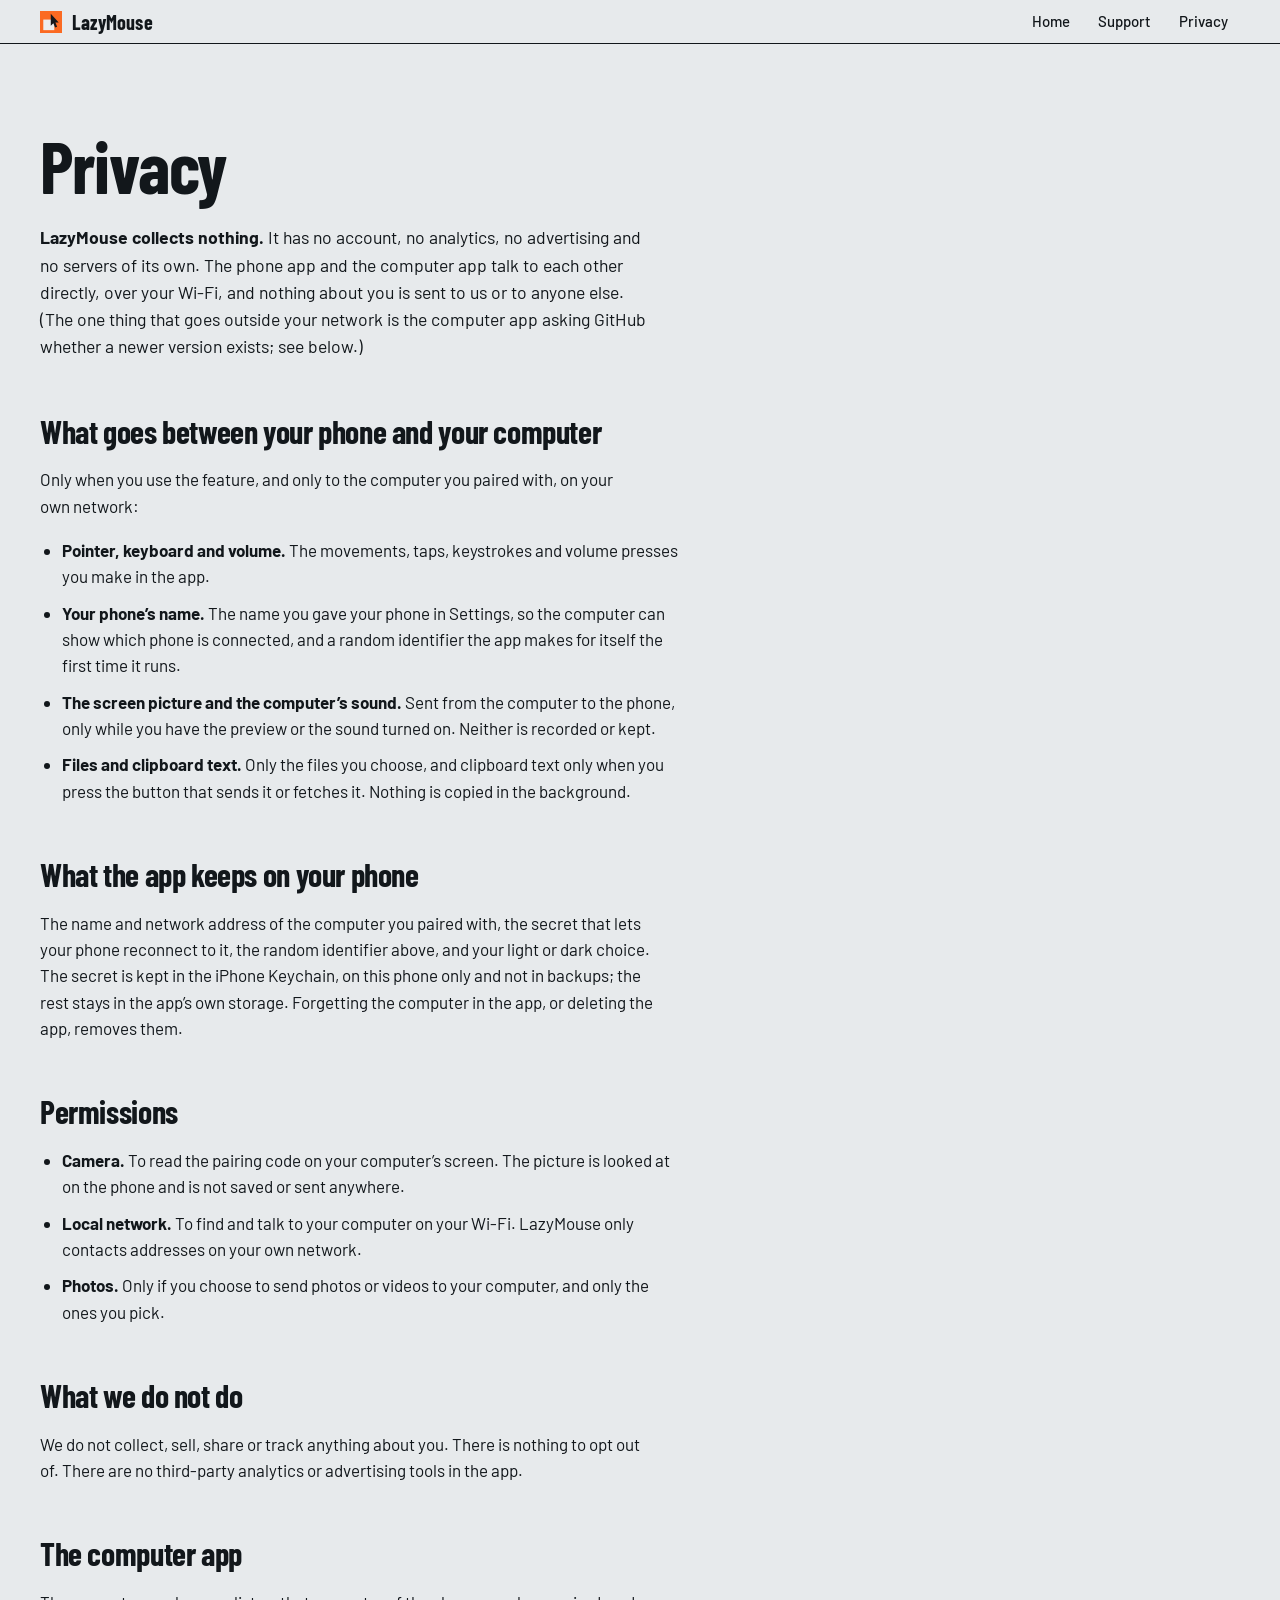
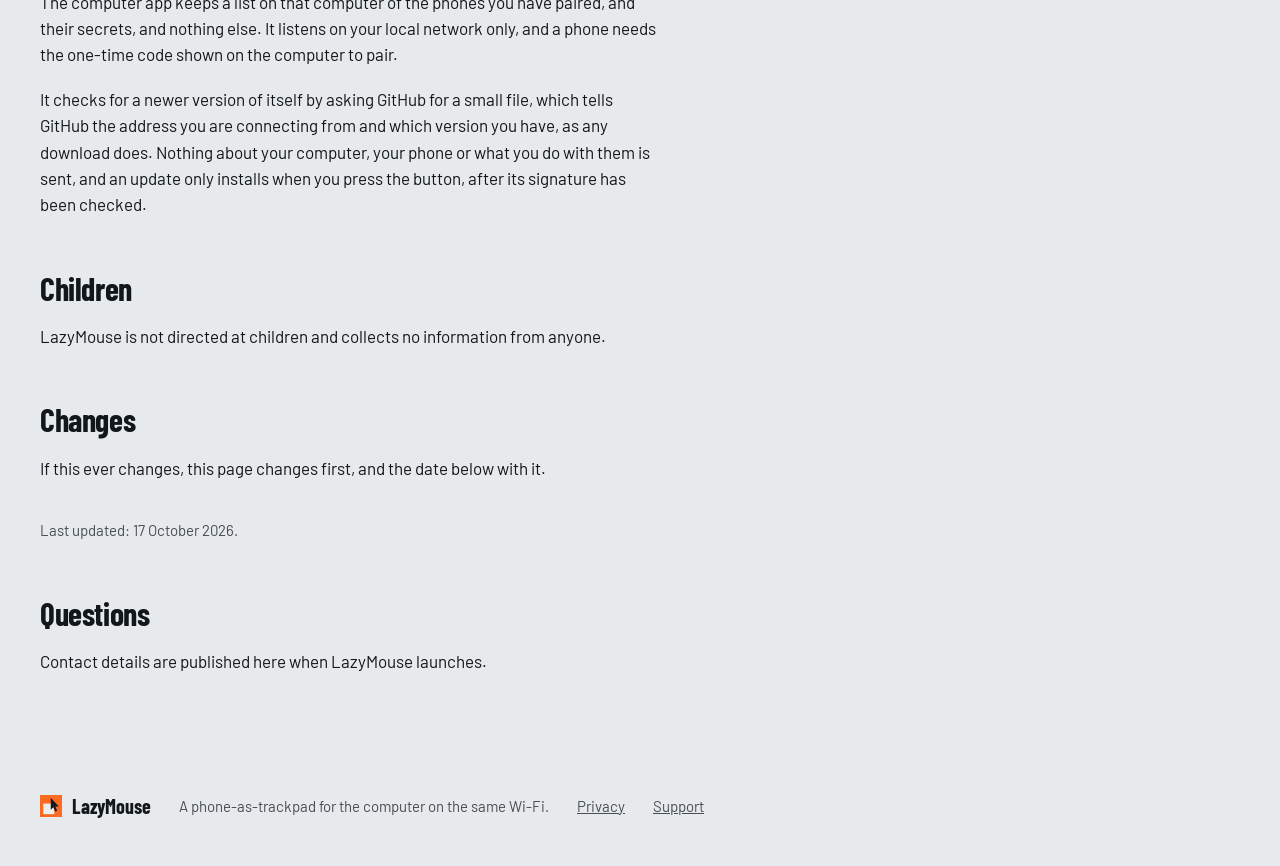
==== privacy.html @ 5359638d "lazymouse" ====
<!doctype html>
<html lang="en">
<head>
  <meta charset="utf-8">
  <meta name="viewport" content="width=device-width, initial-scale=1">
  <title>Privacy — LazyMouse</title>
  <meta name="description" content="LazyMouse collects nothing. What it sends, where it goes, and what it keeps on your phone.">
  <meta name="theme-color" content="#ecedee" media="(prefers-color-scheme: light)">
  <meta name="theme-color" content="#16181b" media="(prefers-color-scheme: dark)">
  <script>try{var t=new URLSearchParams(location.search).get("theme");if(t==="light")document.documentElement.dataset.theme="light"}catch(e){}</script>
  <link rel="icon" href="assets/logo.svg" type="image/svg+xml">
  <link rel="preconnect" href="https://fonts.googleapis.com">
  <link rel="preconnect" href="https://fonts.gstatic.com" crossorigin>
  <link rel="stylesheet" href="https://fonts.googleapis.com/css2?family=Barlow:wght@400;500;600&family=Barlow+Condensed:wght@600;700&display=swap">
  <link rel="stylesheet" href="styles.css">
</head>
<body id="top">
  <a class="skip" href="#main">Skip to content</a>
  <header class="strip" data-state="idle">
    <a class="brand" href="index.html"><img src="assets/logo.svg" alt="" width="22" height="22"><span>LazyMouse</span></a>
    <nav aria-label="Pages">
      <a href="index.html">Home</a>
      <a href="support.html">Support</a>
      <a href="privacy.html">Privacy</a>
    </nav>
  </header>
  <main id="main">
    <article class="sec wrap doc">
      <h1>Privacy</h1>
      <p class="honest"><b>LazyMouse collects nothing.</b> It has no account, no analytics, no advertising and no servers of its own. The phone app and the computer app talk to each other directly, over your Wi-Fi, and nothing about you is sent to us or to anyone else. (The one thing that goes outside your network is the computer app asking GitHub whether a newer version exists; see below.)</p>

      <h2>What goes between your phone and your computer</h2>
      <p>Only when you use the feature, and only to the computer you paired with, on your own network:</p>
      <ul>
        <li><b>Pointer, keyboard and volume.</b> The movements, taps, keystrokes and volume presses you make in the app.</li>
        <li><b>Your phone&rsquo;s name.</b> The name you gave your phone in Settings, so the computer can show which phone is connected, and a random identifier the app makes for itself the first time it runs.</li>
        <li><b>The screen picture and the computer&rsquo;s sound.</b> Sent from the computer to the phone, only while you have the preview or the sound turned on. Neither is recorded or kept.</li>
        <li><b>Files and clipboard text.</b> Only the files you choose, and clipboard text only when you press the button that sends it or fetches it. Nothing is copied in the background.</li>
      </ul>

      <h2>What the app keeps on your phone</h2>
      <p>The name and network address of the computer you paired with, the secret that lets your phone reconnect to it, the random identifier above, and your light or dark choice. The secret is kept in the iPhone Keychain, on this phone only and not in backups; the rest stays in the app&rsquo;s own storage. Forgetting the computer in the app, or deleting the app, removes them.</p>

      <h2>Permissions</h2>
      <ul>
        <li><b>Camera.</b> To read the pairing code on your computer&rsquo;s screen. The picture is looked at on the phone and is not saved or sent anywhere.</li>
        <li><b>Local network.</b> To find and talk to your computer on your Wi-Fi. LazyMouse only contacts addresses on your own network.</li>
        <li><b>Photos.</b> Only if you choose to send photos or videos to your computer, and only the ones you pick.</li>
      </ul>

      <h2>What we do not do</h2>
      <p>We do not collect, sell, share or track anything about you. There is nothing to opt out of. There are no third-party analytics or advertising tools in the app.</p>

      <h2>The computer app</h2>
      <p>The computer app keeps a list on that computer of the phones you have paired, and their secrets, and nothing else. It listens on your local network only, and a phone needs the one-time code shown on the computer to pair.</p>
      <p>It checks for a newer version of itself by asking GitHub for a small file, which tells GitHub the address you are connecting from and which version you have, as any download does. Nothing about your computer, your phone or what you do with them is sent, and an update only installs when you press the button, after its signature has been checked.</p>

      <h2>Children</h2>
      <p>LazyMouse is not directed at children and collects no information from anyone.</p>

      <h2>Changes</h2>
      <p>If this ever changes, this page changes first, and the date below with it.</p>
      <p class="reqs">Last updated: 17 October 2026.</p>

      <h2>Questions</h2>
      <p data-contact>Contact details are published here when LazyMouse launches.</p>
    </article>
  </main>
  <footer class="foot wrap">
    <a class="brand" href="index.html"><img src="assets/logo.svg" alt="" width="22" height="22"><span>LazyMouse</span></a>
    <p>A phone-as-trackpad for the computer on the same Wi-Fi.</p>
    <a href="privacy.html">Privacy</a>
    <a href="support.html">Support</a>
  </footer>
  <script src="config.js"></script>
  <script src="legal.js"></script>
</body>
</html>
---- styles.css ----
/* LazyMouse website.
 *
 * The same instrument plate as the apps: flat paper, black ink, hairline rules,
 * square corners, and one vermilion that means "the link is live". The top strip
 * is the status strip from the desktop app, and it does the same job here: its
 * fill reports the link state of the demo below it.
 *
 * Scene: someone on a laptop, deciding in half a minute whether this is a real
 * tool. So the page is built around things that can be touched (a pad that moves
 * a cursor, gestures that play, a modifier that cycles), each with a readout that
 * says what just happened, and a plain statement of what is and is not finished.
 *
 * Contrast against paper: ink 15:1, muted 7.6:1. Vermilion is never text on
 * paper (2.9:1); ink sits on top of it (6.4:1).
 */

:root {
  --paper: oklch(0.935 0.004 250);
  --plate: oklch(0.975 0.003 250);
  --ink: oklch(0.2 0.012 250);
  --muted: oklch(0.42 0.012 250);
  --rule: oklch(0.2 0.012 250);
  --rule-soft: oklch(0.8 0.006 250);
  --signal: oklch(0.7 0.19 45);
  --signal-deep: oklch(0.55 0.19 40);
  --on-signal: oklch(0.2 0.012 250);

  --inv-bg: oklch(0.2 0.012 250);
  --inv-fg: oklch(0.935 0.004 250);
  --inv-muted: oklch(0.76 0.008 250);
  --inv-rule: oklch(0.42 0.012 250);

  --gutter: clamp(16px, 4vw, 40px);
  --max: 1240px;
  --strip-h: 44px;
  --ease: cubic-bezier(0.25, 1, 0.5, 1);

  --display: "Barlow Condensed", Bahnschrift, "DIN Alternate", "Arial Narrow", sans-serif;
  --sans: Barlow, Bahnschrift, "DIN Alternate", system-ui, sans-serif;
  --mono: "Cascadia Mono", Consolas, ui-monospace, "SF Mono", Menlo, monospace;

  color-scheme: light dark;
}

@media (prefers-color-scheme: dark) {
  :root:not([data-theme="light"]) {
    --paper: oklch(0.2 0.012 250);
    --plate: oklch(0.245 0.012 250);
    --ink: oklch(0.935 0.004 250);
    --muted: oklch(0.76 0.008 250);
    --rule: oklch(0.935 0.004 250);
    --rule-soft: oklch(0.36 0.012 250);
    --signal-deep: oklch(0.75 0.17 45);

    --inv-bg: oklch(0.14 0.012 250);
    --inv-fg: oklch(0.935 0.004 250);
    --inv-muted: oklch(0.76 0.008 250);
    --inv-rule: oklch(0.36 0.012 250);
  }
}

* { box-sizing: border-box; }
html { scroll-behavior: smooth; scroll-padding-top: calc(var(--strip-h) + 16px); }
@media (prefers-reduced-motion: reduce) { html { scroll-behavior: auto; } }

body {
  margin: 0;
  overflow-x: clip;
  background: var(--paper);
  color: var(--ink);
  font: 400 17px/1.55 var(--sans);
  -webkit-font-smoothing: antialiased;
  text-rendering: optimizeLegibility;
}

a { color: inherit; }
img { display: block; }
code, pre, .code { font-family: var(--mono); }
code { font-size: 0.88em; background: var(--plate); border: 1px solid var(--rule-soft); padding: 0 0.3em; }
:focus-visible { outline: 2px solid var(--ink); outline-offset: 3px; }
.inverse :focus-visible { outline-color: var(--signal); }

.skip {
  position: absolute; left: 8px; top: -60px; z-index: 100;
  background: var(--ink); color: var(--paper); padding: 8px 12px;
}
.skip:focus { top: 8px; }

.wrap { width: 100%; max-width: calc(var(--max) + 2 * var(--gutter)); margin-inline: auto; padding-inline: var(--gutter); }

/* ---- the strip ---------------------------------------------------------- */

.strip {
  position: sticky; top: 0; z-index: 50;
  height: var(--strip-h);
  display: flex; align-items: center; gap: 24px;
  padding-inline: var(--gutter);
  background: var(--paper); color: var(--ink);
  border-bottom: 1px solid var(--rule);
  transition: background-color 0.25s var(--ease), color 0.25s var(--ease);
}
.strip[data-state="live"] { background: var(--signal); color: var(--on-signal); }
.strip .brand { display: flex; align-items: center; gap: 10px; font: 700 20px/1 var(--display); letter-spacing: 0.01em; text-decoration: none; }
.strip nav { display: flex; gap: 4px; margin-left: auto; }
.strip nav a { padding: 8px 12px; text-decoration: none; font-weight: 500; font-size: 15px; }
.strip nav a:hover { text-decoration: underline; text-underline-offset: 4px; }
.state { display: flex; align-items: center; gap: 8px; font: 500 13px/1 var(--sans); min-width: 6.2em; justify-content: flex-end; white-space: nowrap; }
@media (max-width: 480px) { .state { min-width: 0; } .strip .brand span { font-size: 18px; } }
.marker .m-fill { opacity: 0; }
.strip[data-state="live"] .m-fill { opacity: 1; }
.strip[data-state="live"] .m-ring { opacity: 0; }

@media (max-width: 720px) {
  .strip nav a:not(.nav-install) { display: none; }
  .strip { gap: 12px; }
}

/* ---- type --------------------------------------------------------------- */

h1, h2, h3 { margin: 0; font-family: var(--display); font-weight: 700; text-wrap: balance; }
h1 { font-size: clamp(3rem, 9.2vw, 6rem); line-height: 0.92; letter-spacing: -0.015em; }
h2 { font-size: clamp(2.25rem, 6vw, 4.25rem); line-height: 0.96; letter-spacing: -0.012em; }
h3 { font-size: 1.5rem; line-height: 1.1; letter-spacing: 0; font-weight: 600; }
.line { display: block; overflow: hidden; padding-bottom: 0.08em; margin-bottom: -0.08em; }
.line-in { display: block; }
p { margin: 0; }
.sec p, .sec li { max-width: 62ch; text-wrap: pretty; }

.btn {
  display: inline-flex; align-items: center; min-height: 48px; padding: 0 22px;
  border: 1px solid var(--rule); border-radius: 2px;
  font: 600 16px/1 var(--sans); text-decoration: none; color: var(--ink);
  transition: background-color 0.15s var(--ease), color 0.15s var(--ease), transform 0.15s var(--ease);
}
.btn:hover { background: var(--ink); color: var(--paper); }
.btn:active { transform: translateY(1px); }
.btn.primary { background: var(--signal); color: var(--on-signal); border-color: var(--on-signal); }
.btn.primary:hover { background: var(--ink); color: var(--paper); }

/* ---- hero --------------------------------------------------------------- */

.hero { padding-top: clamp(32px, 5vw, 64px); padding-bottom: clamp(48px, 8vw, 96px); }
.hero-head { display: grid; grid-template-columns: minmax(0, 1.5fr) minmax(0, 1fr); gap: clamp(24px, 5vw, 64px); align-items: end; }
.hero-side { padding-bottom: 0.5em; }
.lede { font-size: clamp(1.1rem, 1.6vw, 1.3rem); line-height: 1.45; max-width: 34ch; }
.actions { display: flex; flex-wrap: wrap; gap: 12px; margin-top: 24px; }
@media (max-width: 860px) { .hero-head { grid-template-columns: minmax(0, 1fr); } }

/* The rig: a pad and a screen, joined by the idea this product is about. */
.rig { margin: clamp(32px, 5vw, 56px) 0 0; border: 1px solid var(--rule); background: var(--plate); }
.rig-grid { display: grid; grid-template-columns: minmax(0, 1fr) minmax(0, 2fr); }
@media (max-width: 760px) { .rig-grid { grid-template-columns: minmax(0, 1fr); } }

.plate-label {
  position: absolute; left: 14px; top: 12px; z-index: 3;
  font: 500 12px/1 var(--sans); letter-spacing: 0.04em; text-transform: uppercase; color: var(--muted);
  pointer-events: none;
}

.pad {
  position: relative; min-height: 220px;
  border-right: 1px solid var(--rule); cursor: crosshair; touch-action: none;
  background: var(--paper);
  transition: background-color 0.12s var(--ease);
  outline-offset: -4px;
}
@media (max-width: 760px) { .pad { height: 150px; min-height: 0; border-right: 0; border-bottom: 1px solid var(--rule); } }
.pad.down { background: var(--plate); }
.rulers { position: absolute; inset: 0; width: 100%; height: 100%; pointer-events: none; color: var(--ink); }
.finger {
  position: absolute; left: 0; top: 0; width: 28px; height: 28px; margin: -14px 0 0 -14px;
  border: 2px solid var(--signal-deep); border-radius: 50%;
  background: color-mix(in oklch, var(--signal) 22%, transparent);
  pointer-events: none; opacity: 0; will-change: transform;
}

.screen { position: relative; aspect-ratio: 16 / 7.8; overflow: hidden; background: var(--paper); }
@media (max-width: 760px) { .screen { aspect-ratio: 16 / 10; } }
.win { position: absolute; border: 1px solid var(--rule); background: var(--plate); padding: 8px; display: grid; gap: 6px; align-content: start; }
.win i { display: block; height: 7px; width: 34%; background: var(--ink); }
.win b { display: block; height: 5px; background: var(--rule-soft); }
.win b.s { width: 60%; }
.win.w1 { left: 7%; top: 18%; width: 40%; height: 46%; }
.win.w2 { left: 52%; top: 13%; width: 38%; height: 36%; }
.win.w3 { left: 30%; top: 58%; width: 48%; height: 30%; }
#trail { position: absolute; inset: 0; width: 100%; height: 100%; pointer-events: none; }
.cursor { position: absolute; left: 0; top: 0; fill: var(--ink); stroke: var(--paper); stroke-width: 2.4; paint-order: stroke; pointer-events: none; will-change: transform; z-index: 4; }
.ghost { position: absolute; left: 0; top: 0; width: 18px; height: 18px; margin: -9px 0 0 -9px; border: 2px solid var(--signal-deep); border-radius: 50%; pointer-events: none; opacity: 0; will-change: transform; z-index: 3; }

.rig-bar { display: flex; flex-wrap: wrap; align-items: center; gap: 12px 28px; padding: 14px 16px; border-top: 1px solid var(--rule); }
.ctl { display: flex; align-items: center; }
.ctl-name { font: 500 12px/1 var(--sans); letter-spacing: 0.04em; text-transform: uppercase; color: var(--muted); margin-right: 10px; }
.ctl button {
  min-height: 40px; padding: 0 14px; background: transparent; color: var(--ink);
  border: 1px solid var(--rule); margin-left: -1px; border-radius: 0; cursor: pointer;
  font: 500 14px/1 var(--sans);
  transition: background-color 0.15s var(--ease), color 0.15s var(--ease);
}
.ctl button:first-of-type { margin-left: 0; border-radius: 2px 0 0 2px; }
.ctl button:last-of-type { border-radius: 0 2px 2px 0; }
.ctl button[aria-checked="true"] { background: var(--ink); color: var(--paper); }
.ctl button:hover:not([aria-checked="true"]) { background: var(--paper); }
.meter { display: flex; gap: 24px; margin: 0 0 0 auto; }
@media (max-width: 560px) { .meter { margin-left: 0; flex-basis: 100%; } .meter dd { min-width: 0 !important; } }
.meter div { display: flex; flex-direction: column-reverse; }
.meter dt { font: 500 12px/1.2 var(--sans); letter-spacing: 0.04em; text-transform: uppercase; color: var(--muted); }
.meter dd { margin: 0; font: 500 22px/1.1 var(--mono); font-variant-numeric: tabular-nums; min-width: 4.6em; }
.meter div:last-child dd { min-width: 2em; }
.rig-note { flex-basis: 100%; font-size: 14px; color: var(--muted); max-width: none; display: flex; flex-wrap: wrap; align-items: center; gap: 4px 8px; }
.key-finger, .key-cursor { display: inline-block; width: 12px; height: 12px; }
.key-finger { border: 2px solid var(--signal-deep); border-radius: 50%; }
.key-cursor { background: var(--ink); clip-path: polygon(0 0, 0 100%, 32% 78%, 100% 78%); }

/* ---- sections ----------------------------------------------------------- */

.sec { padding-block: clamp(64px, 10vw, 128px); }
.sec > h2, .sec .wrap > h2 { margin-bottom: clamp(28px, 4vw, 56px); }
#gestures, #kit, #install, #private, #pairing { position: relative; }
#gestures::before, #pairing::before, #kit::before, #private::before, #install::before {
  content: ""; position: absolute; left: var(--gutter); right: var(--gutter); top: 0; border-top: 1px solid var(--rule);
}

/* gestures */
.gest { border: 1px solid var(--rule); background: var(--plate); display: grid; grid-template-columns: minmax(0, 0.8fr) minmax(0, 2fr); }
@media (max-width: 900px) { .gest { grid-template-columns: minmax(0, 1fr); } }
.tabs { display: flex; flex-direction: column; border-right: 1px solid var(--rule); }
@media (max-width: 900px) { .tabs { flex-direction: row; overflow-x: auto; border-right: 0; border-bottom: 1px solid var(--rule); scrollbar-width: none; } .tabs::-webkit-scrollbar { display: none; } }
.tabs button {
  text-align: left; padding: 16px 18px; background: transparent; color: var(--ink); border: 0; border-bottom: 1px solid var(--rule-soft);
  font: 600 18px/1.15 var(--display); letter-spacing: 0.01em; cursor: pointer; min-height: 64px; flex: 1;
  display: flex; flex-direction: column; justify-content: center; gap: 4px;
  transition: background-color 0.15s var(--ease), color 0.15s var(--ease);
}
.tabs button:last-child { border-bottom: 0; }
.tabs button span { font: 400 14px/1.2 var(--sans); color: var(--muted); }
.tabs button[aria-selected="true"] { background: var(--signal); color: var(--on-signal); }
.tabs button[aria-selected="true"] span { color: var(--on-signal); }
.tabs button:hover:not([aria-selected="true"]) { background: var(--paper); }
@media (max-width: 900px) { .tabs { mask-image: linear-gradient(90deg, #000 85%, transparent); } .tabs button { flex: 0 0 auto; min-width: 150px; border-bottom: 0; border-right: 1px solid var(--rule-soft); } }
.gest-body { display: grid; grid-template-columns: minmax(0, 0.9fr) minmax(0, 1.1fr); }
@media (max-width: 640px) { .gest-body { grid-template-columns: minmax(0, 1fr); } }
.pad.mini { aspect-ratio: 4 / 3.4; cursor: default; border-right: 1px solid var(--rule); }
@media (max-width: 640px) { .pad.mini { aspect-ratio: auto; height: 170px; border-right: 0; border-bottom: 1px solid var(--rule); } }
.pad.mini .finger { opacity: 0; }
.ring { position: absolute; inset: 6px; border: 2px solid var(--signal-deep); opacity: 0; pointer-events: none; transition: opacity 0.12s var(--ease); }
.pad.mini.held .ring { opacity: 1; }
.gest-text { padding: clamp(18px, 3vw, 32px); display: flex; flex-direction: column; gap: 14px; min-width: 0; }
.gest-text p { color: var(--muted); }
.code { margin: 0; font-size: 14px; line-height: 1.6; background: var(--paper); border: 1px solid var(--rule); padding: 14px 16px; overflow-x: auto; max-width: 100%; white-space: pre; }
.code .c { color: var(--muted); }
.code .k { color: var(--ink); font-weight: 600; }
.log { min-height: 7.6em; margin-top: auto; }
.log.short { min-height: 0; margin-top: 4px; }
.log .row { display: block; }
.log .row.new { background: var(--signal); color: var(--on-signal); }
.log .row.old { color: var(--muted); }

/* pairing */
.pair { display: grid; grid-template-columns: minmax(0, 1.3fr) minmax(0, 1fr); gap: clamp(28px, 6vw, 80px); align-items: start; }
@media (max-width: 900px) { .pair { grid-template-columns: minmax(0, 1fr); } }
.steps { list-style: none; margin: 0; padding: 0 0 0 44px; position: relative; counter-reset: s; }
.steps::before, .steps::after { content: ""; position: absolute; left: 14px; top: 8px; bottom: 8px; width: 2px; }
.steps::before { background: var(--rule-soft); }
.steps::after { background: var(--signal-deep); transform-origin: top; transform: scaleY(var(--p, 0)); }
.steps li { position: relative; padding-bottom: 40px; counter-increment: s; }
.steps li:last-child { padding-bottom: 0; }
.steps li::before {
  content: counter(s); position: absolute; left: -44px; top: -2px; z-index: 1;
  width: 30px; height: 30px; display: grid; place-items: center;
  background: var(--paper); border: 2px solid var(--rule); border-radius: 2px;
  font: 600 16px/1 var(--mono); transition: background-color 0.25s var(--ease);
}
.steps li.reached::before { background: var(--signal); color: var(--on-signal); }
.steps h3 { margin-bottom: 8px; }
.steps p { color: var(--muted); }
.qr { font-size: 15px; background: var(--plate); position: sticky; top: calc(var(--strip-h) + 24px); }

/* smoothness: inverted */
.inverse { background: var(--inv-bg); color: var(--inv-fg); }
.inverse h2 { color: var(--inv-fg); }
.inverse code { background: transparent; border-color: var(--inv-rule); }
.smooth { display: grid; grid-template-columns: minmax(0, 1fr) minmax(0, 1.1fr); gap: clamp(28px, 6vw, 80px); align-items: start; }
@media (max-width: 900px) { .smooth { grid-template-columns: minmax(0, 1fr); } }
.smooth-copy { display: grid; gap: 18px; color: var(--inv-muted); }
.smooth-copy p { max-width: 54ch; }
.smooth-copy .cost { color: var(--inv-fg); }
.bars { border: 1px solid var(--inv-rule); padding: clamp(16px, 3vw, 28px); display: grid; gap: 14px; }
.bars-title { font: 500 14px/1.3 var(--sans); color: var(--inv-muted); max-width: none; }
.bar { display: grid; grid-template-columns: 9.5em minmax(0, 1fr) 5.4em; gap: 14px; align-items: center; font-size: 15px; }
@media (max-width: 560px) { .bar { grid-template-columns: 1fr 4.2em; } .bar .track { grid-column: 1 / -1; order: 3; } }
.track { position: relative; height: 22px; border-left: 1px solid var(--inv-fg); background: repeating-linear-gradient(90deg, transparent 0 calc(100% / 8 - 1px), var(--inv-rule) calc(100% / 8 - 1px) calc(100% / 8)); }
.track i { position: absolute; left: calc(var(--from, 0) / 8 * 100%); top: 4px; bottom: 4px; width: calc((var(--to) - var(--from, 0)) / 8 * 100%); background: var(--signal); transform-origin: left; }
.bar.before .track i { background: transparent; border: 2px solid var(--signal); top: 3px; bottom: 3px; }
.bar-val { white-space: nowrap; font: 500 16px/1 var(--mono); font-variant-numeric: tabular-nums; text-align: right; }
.bars-foot { font-size: 14px; color: var(--inv-muted); max-width: none; margin-top: 6px; }
.limit { margin-top: clamp(32px, 5vw, 56px); padding-top: 20px; border-top: 1px solid var(--inv-rule); color: var(--inv-muted); max-width: 78ch; }
.limit b { color: var(--inv-fg); }

/* kit */
.kit { display: grid; grid-template-columns: repeat(12, minmax(0, 1fr)); gap: 0; border: 1px solid var(--rule); background: var(--plate); }
.kit article { padding: clamp(18px, 3vw, 32px); display: flex; flex-direction: column; gap: 14px; min-width: 0; }
.kit article p { color: var(--muted); }
.kit-a { grid-column: span 7; border-right: 1px solid var(--rule); }
.kit-b { grid-column: span 5; }
.kit .kit-c { grid-column: 1 / -1; border-top: 1px solid var(--rule); display: grid; flex-direction: row; grid-template-columns: minmax(0, 1fr) minmax(0, 260px); gap: clamp(20px, 4vw, 56px); align-items: center; }
.kit-c p { max-width: 62ch; margin-top: 12px; }
.kit-c .app { margin: 0; justify-self: end; }
.phone { position: relative; width: 100%; max-width: 260px; padding: 9px; border-radius: 38px; background: oklch(0.16 0.01 250); outline: 1px solid var(--rule-soft); }
.phone img { display: block; width: 100%; height: auto; border-radius: 30px; }
.phone .island { position: absolute; left: 50%; top: 19px; width: 64px; height: 18px; margin-left: -32px; border-radius: 9px; background: oklch(0.16 0.01 250); z-index: 1; }
.kit-c .app figcaption { font-size: 13px; color: var(--muted); margin-top: 10px; max-width: 260px; }
@media (max-width: 700px) { .kit .kit-c { grid-template-columns: minmax(0, 1fr); } .kit-c .app { justify-self: start; } }
@media (max-width: 900px) { .kit-a, .kit-b { grid-column: 1 / -1; border-right: 0; } .kit-b { border-top: 1px solid var(--rule); } }
.mods { display: flex; flex-wrap: wrap; align-items: center; gap: 0; }
.mods button {
  min-width: 84px; min-height: 52px; padding: 0 16px; margin-right: -1px; background: var(--paper); color: var(--ink);
  border: 1px solid var(--rule); border-radius: 0; cursor: pointer; font: 500 16px/1 var(--mono);
  transition: background-color 0.15s var(--ease), color 0.15s var(--ease), transform 0.15s var(--ease);
}
.mods button:active { transform: translateY(1px); }
.mods button[data-s="armed"] { background: var(--paper); box-shadow: inset 0 0 0 2px var(--signal-deep); }
.mods button[data-s="held"] { background: var(--signal); color: var(--on-signal); }
.mod-state { margin-left: 20px; color: var(--muted); font-size: 15px; }
.zoom { display: grid; gap: 12px; }
.zoom-screen { position: relative; aspect-ratio: 16 / 10; overflow: hidden; border: 1px solid var(--rule); background: var(--paper); }
.zoom-scene { position: absolute; inset: 0; transform-origin: var(--ox, 50%) var(--oy, 50%); will-change: transform; }
.zoom-scene .cursor { left: 52%; top: 36%; }
.zoom-ctl { display: flex; align-items: center; gap: 12px; font: 500 14px/1 var(--sans); }
.zoom-ctl input { flex: 1; accent-color: var(--signal-deep); min-height: 32px; }
.zoom-ctl output { font: 500 15px/1 var(--mono); min-width: 3em; text-align: right; }

/* facts */
.facts { display: grid; grid-template-columns: repeat(3, minmax(0, 1fr)); margin: 0; border: 1px solid var(--rule); background: var(--plate); }
@media (max-width: 720px) { .facts { grid-template-columns: minmax(0, 1fr); } .facts div { border-right: 0 !important; border-bottom: 1px solid var(--rule); } .facts div:last-child { border-bottom: 0; } }
.facts div { padding: clamp(16px, 2.5vw, 28px); border-right: 1px solid var(--rule); display: flex; flex-direction: column; gap: 8px; }
.facts div:last-child { border-right: 0; }
.facts dt { font: 500 13px/1.2 var(--sans); letter-spacing: 0.04em; text-transform: uppercase; color: var(--muted); }
.facts dd { margin: 0; font: 700 clamp(3rem, 6vw, 4.5rem)/0.9 var(--display); }
.facts dd small { font-size: 0.4em; font-weight: 600; margin-left: 2px; }
.facts p { font-size: 15px; color: var(--muted); }

/* install */
.honest { margin-bottom: 28px; font-size: 1.1rem; }
.two { display: grid; grid-template-columns: repeat(2, minmax(0, 1fr)); gap: 0; border: 1px solid var(--rule); background: var(--plate); }
@media (max-width: 760px) { .two { grid-template-columns: minmax(0, 1fr); } }
.card { padding: clamp(18px, 3vw, 32px); display: flex; flex-direction: column; gap: 14px; min-width: 0; }
.card + .card { border-left: 1px solid var(--rule); }
@media (max-width: 760px) { .card + .card { border-left: 0; border-top: 1px solid var(--rule); } }
.card .meta { color: var(--muted); font-size: 15px; margin-top: -8px; }
.card h3 { font-size: 2rem; }
.cmd { position: relative; }
.cmd .code { padding-right: 84px; min-height: 5.6em; }
.copy {
  position: absolute; top: 6px; right: 6px; min-height: 44px; min-width: 64px; padding: 0 12px; background: var(--plate); color: var(--ink);
  border: 1px solid var(--rule); border-radius: 2px; font: 500 13px/1 var(--sans); cursor: pointer;
}
.copy:hover { background: var(--ink); color: var(--paper); }

.foot { display: flex; flex-wrap: wrap; align-items: center; gap: 12px 28px; padding-block: 32px 48px; font-size: 15px; color: var(--muted); }
.foot .brand { display: flex; align-items: center; gap: 10px; font: 700 20px/1 var(--display); color: var(--ink); text-decoration: none; }
.foot p { max-width: none; }
.to-top { margin-left: auto; }

@media (prefers-reduced-motion: reduce) {
  * { transition-duration: 0.01ms !important; }
}

.hint {
  position: absolute; left: 50%; top: 50%; transform: translate(-50%, -50%); z-index: 2;
  font: 600 22px/1 var(--display); letter-spacing: 0.02em; color: var(--muted); pointer-events: none;
  padding: 10px 14px; border: 1px dashed var(--rule-soft);
  transition: opacity 0.3s var(--ease);
}
.pad.touched .hint { opacity: 0; }

.pause { margin-left: auto; min-height: 40px; padding: 0 14px; background: transparent; color: var(--ink); border: 1px solid var(--rule); border-radius: 2px; font: 500 14px/1 var(--sans); cursor: pointer; }
.pause:hover { background: var(--ink); color: var(--paper); }
.reqs { margin: 20px 0 0; color: var(--muted); font-size: 15px; }

.close { background: var(--signal); color: var(--on-signal); padding-block: clamp(72px, 12vw, 160px); border-block: 1px solid var(--on-signal); }
.close .wrap { display: grid; gap: clamp(24px, 4vw, 40px); }
.close h2 { font-size: clamp(3.5rem, 13vw, 10rem); line-height: 0.88; letter-spacing: -0.02em; margin: 0; }
.close p { max-width: 46ch; font-size: 1.15rem; }
.close .btn { background: var(--on-signal); color: var(--signal); border-color: var(--on-signal); justify-self: start; }
.close .btn:hover { background: transparent; color: var(--on-signal); }
.close :focus-visible { outline-color: var(--on-signal); }

/* install */
.dl { align-self: flex-start; font-size: 17px; min-height: 52px; padding: 0 26px; }
.dl-note { color: var(--muted); font-size: 15px; }
.beta-note { color: var(--muted); font-size: 15px; max-width: 44ch; }
/* Which computers it runs on, and which are coming: three ruled rows, the one
   that exists marked in the signal colour and the others said plainly. */
.platforms { list-style: none; margin: 0; padding: 0; border: 1px solid var(--rule); }
.platforms li { display: flex; justify-content: space-between; align-items: center; gap: 12px; padding: 10px 14px; font: 600 16px/1.2 var(--sans); }
.platforms li + li { border-top: 1px solid var(--rule-soft); }
.platforms .state { font: 500 12px/1 var(--mono); letter-spacing: 0.04em; text-transform: uppercase; color: var(--muted); }
.platforms .state.now { background: var(--signal); color: var(--on-signal); padding: 4px 8px; }
.card .build { border-top: 1px solid var(--rule-soft); padding-top: 14px; margin-top: auto; }
.card .build summary { cursor: pointer; font: 600 15px/1.3 var(--sans); min-height: 32px; display: flex; align-items: center; }
.card .build[open] summary { margin-bottom: 12px; }
.card .build p { margin-top: 12px; font-size: 15px; color: var(--muted); }

.btn.soon { cursor: default; background: transparent; color: var(--muted); border-style: dashed; }
.btn.soon:hover { background: transparent; color: var(--muted); }
.card .after { color: var(--muted); font-size: 15px; margin-top: auto; padding-top: 14px; border-top: 1px solid var(--rule-soft); }

/* store buttons: a plate with the mark in a vermilion tile, the label in two lines */
.store {
  display: grid; grid-template-columns: auto minmax(0, 1fr) auto; align-items: center; gap: 16px;
  width: 100%; max-width: 380px; min-height: 76px; padding: 8px 18px 8px 8px;
  background: var(--ink); color: var(--paper); border: 1px solid var(--ink); border-radius: 2px;
  text-decoration: none; transition: transform 0.15s var(--ease), background-color 0.15s var(--ease);
}
.store-ico { display: grid; place-items: center; width: 58px; height: 58px; background: var(--signal); color: var(--on-signal); }
.store-txt { display: flex; flex-direction: column; gap: 2px; min-width: 0; }
.store-txt small { font: 500 13px/1.1 var(--sans); letter-spacing: 0.02em; opacity: 0.85; }
.store-txt b { font: 700 26px/1 var(--display); letter-spacing: 0.005em; }
.store-go { display: flex; align-items: center; gap: 8px; }
.store-go svg { transition: transform 0.2s var(--ease); }
a.store:not(.soon):hover svg { transform: translateX(4px); }
a.store:not(.soon):active { transform: translateY(1px); }
.store.soon { background: transparent; color: var(--muted); border: 1px dashed var(--muted); cursor: default; }
.store.soon .store-ico { background: transparent; color: var(--muted); border: 1px dashed var(--muted); }
.store.soon .store-go svg { display: none; }
.store .tag { font: 600 12px/1 var(--sans); letter-spacing: 0.06em; text-transform: uppercase; padding: 6px 8px; border: 1px solid currentColor; }
.store:not(.soon) .tag { display: none; }
.card .store { align-self: flex-start; }
@media (max-width: 420px) { .store { gap: 12px; padding-right: 12px; } .store-txt b { font-size: 22px; } }

/* app icons in the install cards */
.card-head { display: flex; align-items: center; gap: 18px; }
.card-head h3 { margin: 0; }
.card-head .meta { margin-top: 2px !important; }
.app-ico, .glass { width: 84px; height: 84px; flex: none; }
.app-ico.flat { border-radius: 6%; }
.store-ico img { display: block; width: 100%; height: 100%; }
.store-ico:has(img) { background: transparent; border: 0; overflow: hidden; }
.store-ico:has(img[src$=".svg"]) { border-radius: 6%; }
.store.soon .store-ico:has(img) { opacity: 0.55; filter: grayscale(0.6); border: 0; }
.store-ico.glass-mini { border-radius: 22.37%; }

/* Liquid glass, as a hint only: the icon is untouched, and its edge catches the
   light -- a thin bright rim, a faint inner glow just inside it, and a darker
   lower lip. Nothing is laid over the artwork. */
.glass { position: relative; display: block; border-radius: 22.37%; overflow: hidden; isolation: isolate; }
.glass img { display: block; width: 100%; height: 100%; }
.glass::after, .glass-mini::after {
  content: ""; position: absolute; inset: 0; z-index: 1; pointer-events: none; border-radius: inherit;
  box-shadow:
    inset 0 0 0 1px rgb(255 255 255 / 0.42),
    inset 0 1.5px 2.5px rgb(255 255 255 / 0.4),
    inset 0 -1.5px 2px rgb(0 0 0 / 0.22);
}
.glass-mini { position: relative; }

/* Plain pages (privacy, support): one column of text, with the headings brought
   down from the hero scale so a policy reads as a document and not a poster. */
.doc { padding-block: clamp(40px, 7vw, 88px); display: grid; gap: 18px; justify-items: start; }
.doc h1 { font-size: clamp(2.6rem, 7vw, 4.5rem); margin-bottom: 8px; }
.doc h2 { font-size: clamp(1.5rem, 3vw, 2rem); line-height: 1.05; margin-top: clamp(20px, 3vw, 36px); margin-bottom: 0; }
.doc ul, .doc ol { margin: 0; padding-left: 1.3em; display: grid; gap: 10px; }
.doc p, .doc li { max-width: 62ch; }
.doc a { color: var(--ink); text-underline-offset: 3px; }
.doc .honest { margin-bottom: 0; }

/* The row of jumps at the top of a long plain page. */
.doc .jump { display: flex; flex-wrap: wrap; gap: 8px 10px; max-width: 70ch; }
.doc .jump a { display: inline-block; padding: 8px 12px; border: 1px solid var(--rule); text-decoration: none; font: 500 15px/1.1 var(--sans); background: var(--plate); }
.doc .jump a:hover { background: var(--signal); color: var(--on-signal); }
.doc h2[id] { scroll-margin-top: 80px; }
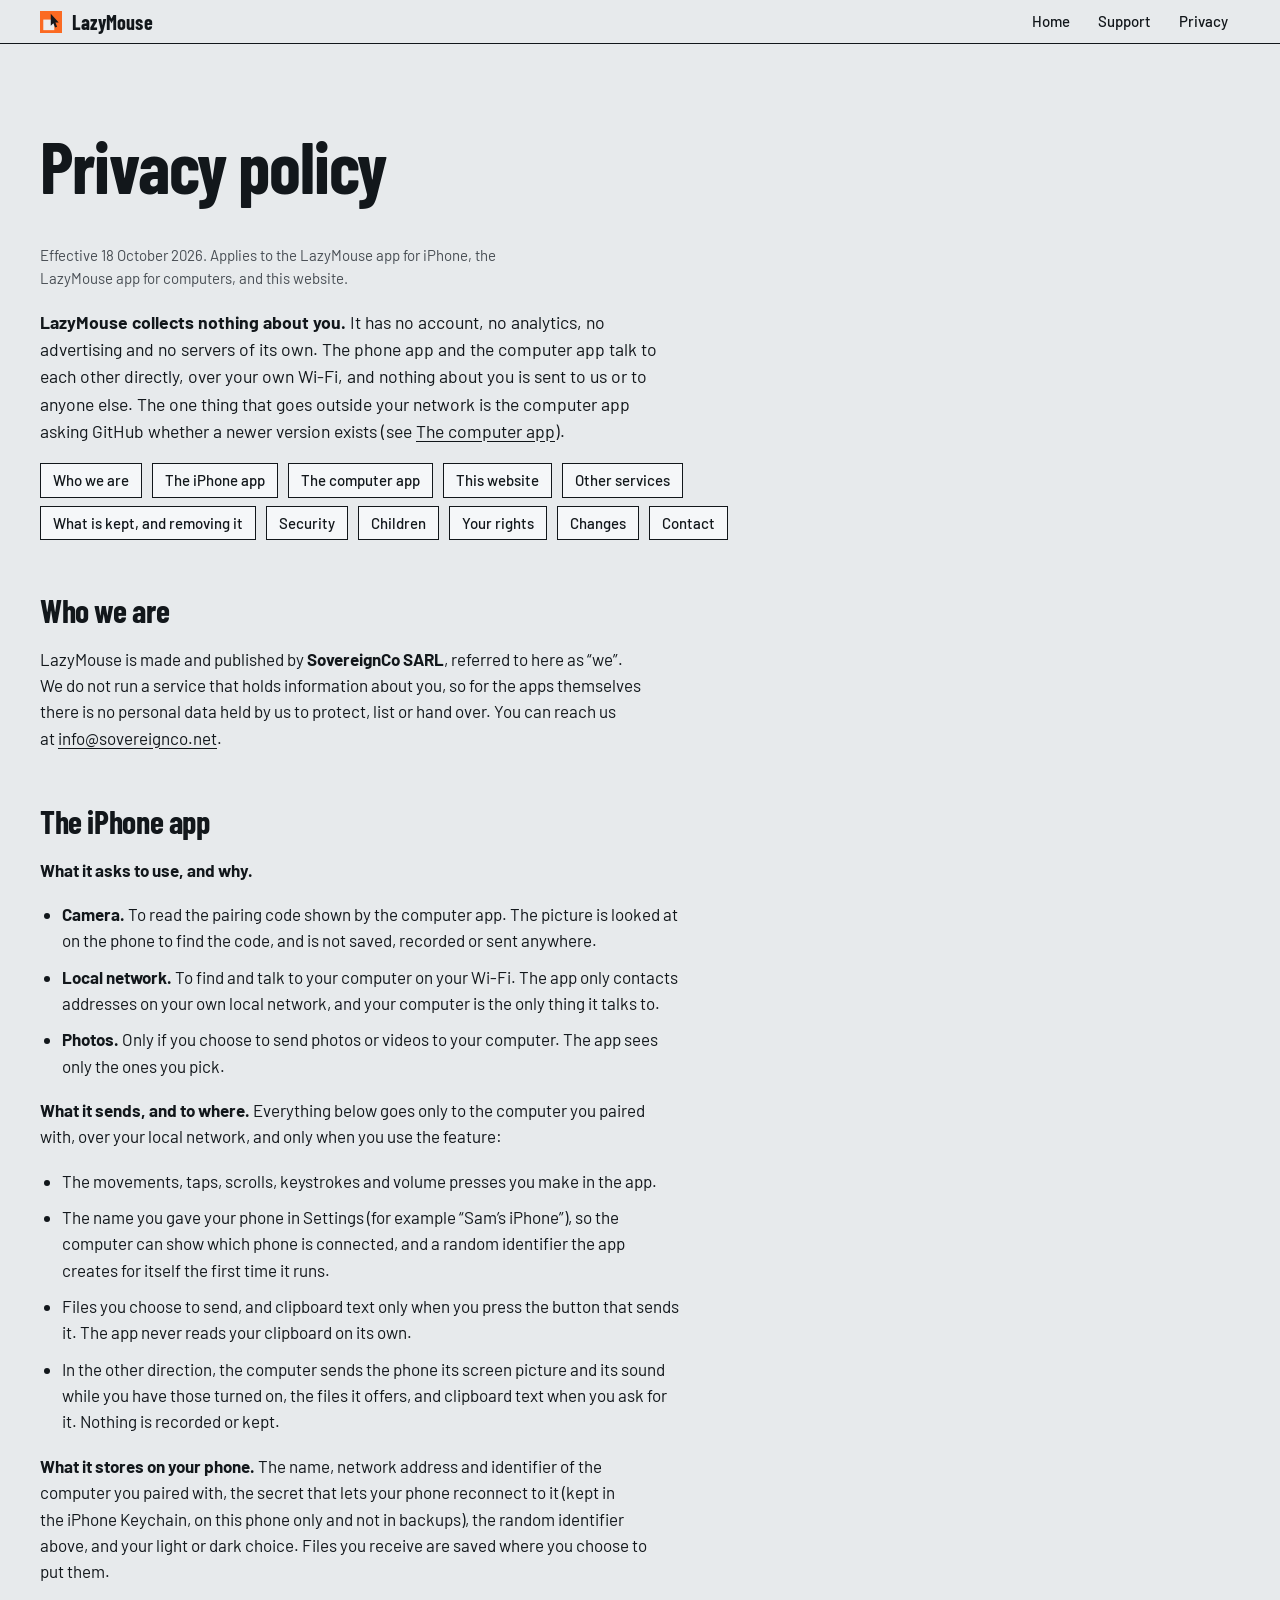
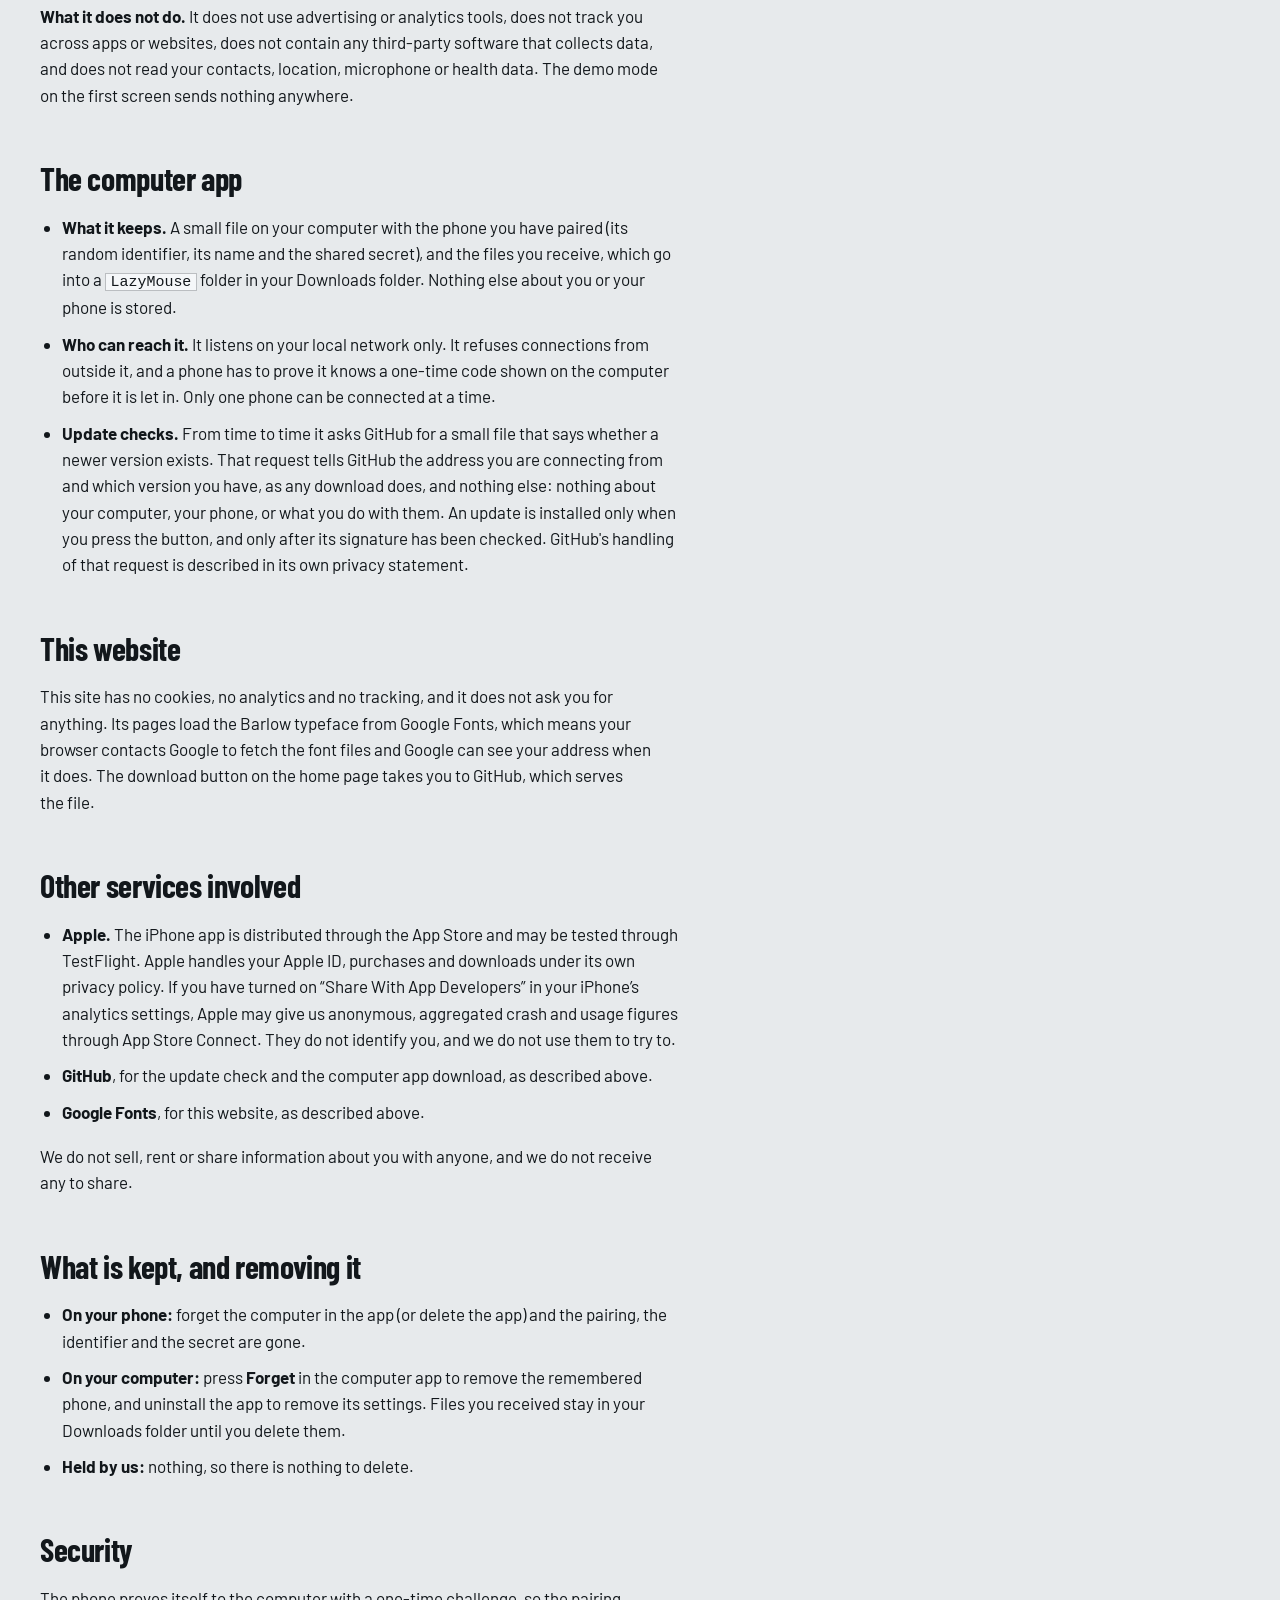
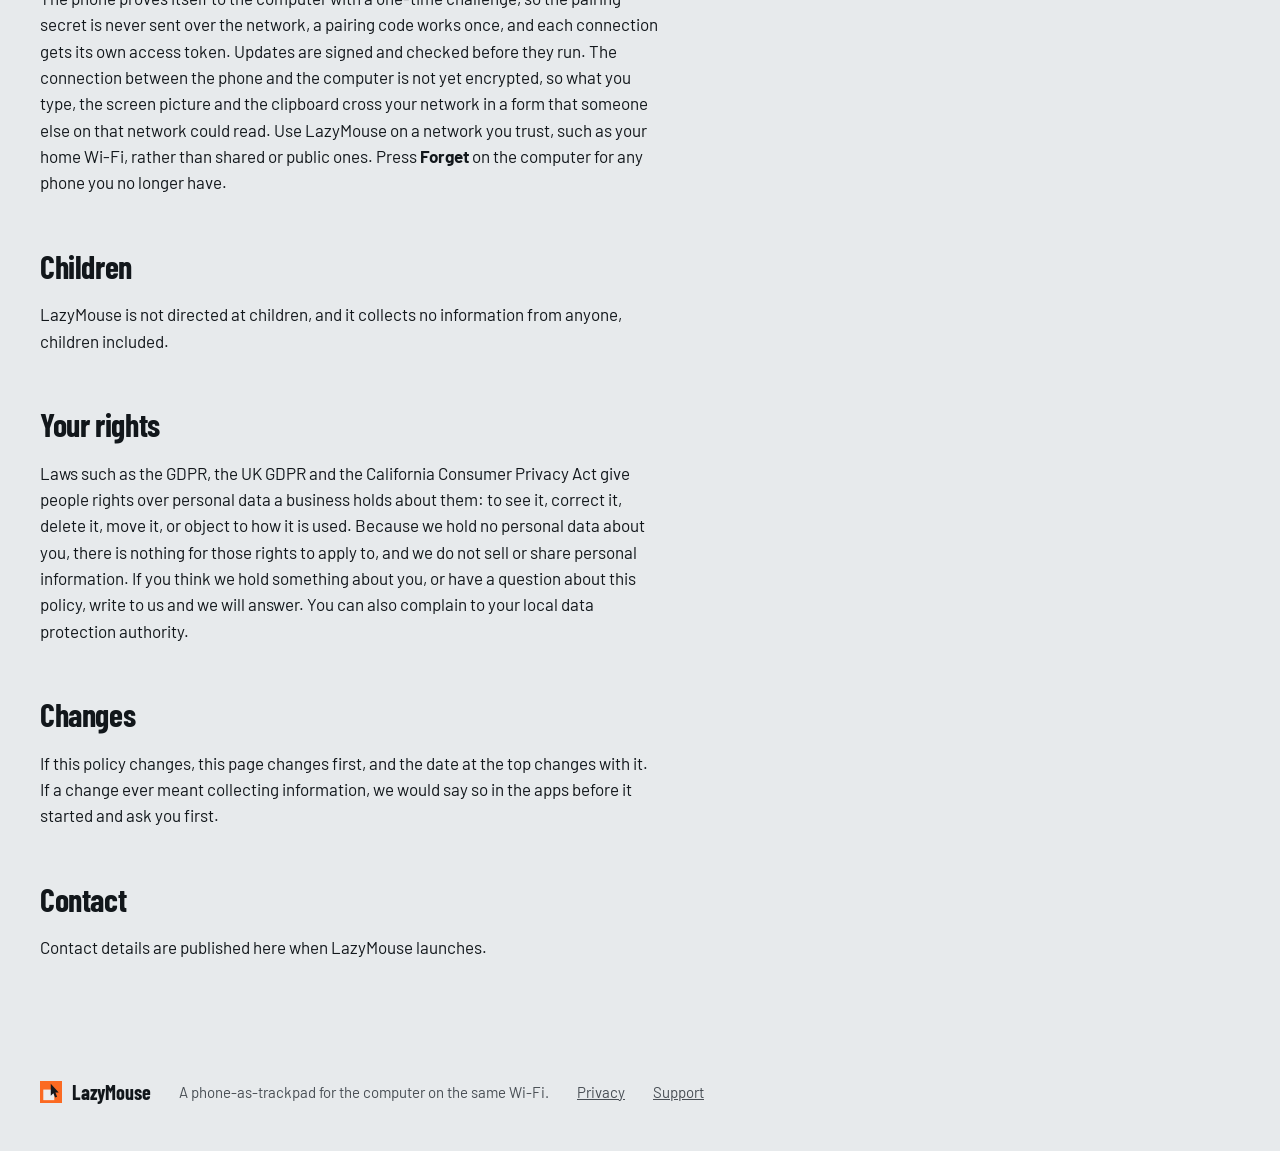
==== commit 999efa0b: "lazymouse" ====
--- a/privacy.html
+++ b/privacy.html
@@ -26,43 +26,82 @@
   </header>
   <main id="main">
     <article class="sec wrap doc">
-      <h1>Privacy</h1>
-      <p class="honest"><b>LazyMouse collects nothing.</b> It has no account, no analytics, no advertising and no servers of its own. The phone app and the computer app talk to each other directly, over your Wi-Fi, and nothing about you is sent to us or to anyone else. (The one thing that goes outside your network is the computer app asking GitHub whether a newer version exists; see below.)</p>
+      <h1>Privacy policy</h1>
+      <p class="reqs">Effective 18 October 2026. Applies to the LazyMouse app for iPhone, the LazyMouse app for computers, and this website.</p>
+      <p class="honest"><b>LazyMouse collects nothing about you.</b> It has no account, no analytics, no advertising and no servers of its own. The phone app and the computer app talk to each other directly, over your own Wi-Fi, and nothing about you is sent to us or to anyone else. The one thing that goes outside your network is the computer app asking GitHub whether a newer version exists (see <a href="#computer">The computer app</a>).</p>
 
-      <h2>What goes between your phone and your computer</h2>
-      <p>Only when you use the feature, and only to the computer you paired with, on your own network:</p>
+      <nav class="jump" aria-label="On this page">
+        <a href="#who">Who we are</a>
+        <a href="#phone">The iPhone app</a>
+        <a href="#computer">The computer app</a>
+        <a href="#website">This website</a>
+        <a href="#others">Other services</a>
+        <a href="#keep">What is kept, and removing it</a>
+        <a href="#security">Security</a>
+        <a href="#children">Children</a>
+        <a href="#rights">Your rights</a>
+        <a href="#changes">Changes</a>
+        <a href="#contact">Contact</a>
+      </nav>
+
+      <h2 id="who">Who we are</h2>
+      <p>LazyMouse is made and published by <b>SovereignCo SARL</b>, referred to here as &ldquo;we&rdquo;. We do not run a service that holds information about you, so for the apps themselves there is no personal data held by us to protect, list or hand over. You can reach us at <a href="mailto:info@sovereignco.net">info@sovereignco.net</a>.</p>
+
+      <h2 id="phone">The iPhone app</h2>
+      <p><b>What it asks to use, and why.</b></p>
       <ul>
-        <li><b>Pointer, keyboard and volume.</b> The movements, taps, keystrokes and volume presses you make in the app.</li>
-        <li><b>Your phone&rsquo;s name.</b> The name you gave your phone in Settings, so the computer can show which phone is connected, and a random identifier the app makes for itself the first time it runs.</li>
-        <li><b>The screen picture and the computer&rsquo;s sound.</b> Sent from the computer to the phone, only while you have the preview or the sound turned on. Neither is recorded or kept.</li>
-        <li><b>Files and clipboard text.</b> Only the files you choose, and clipboard text only when you press the button that sends it or fetches it. Nothing is copied in the background.</li>
+        <li><b>Camera.</b> To read the pairing code shown by the computer app. The picture is looked at on the phone to find the code, and is not saved, recorded or sent anywhere.</li>
+        <li><b>Local network.</b> To find and talk to your computer on your Wi-Fi. The app only contacts addresses on your own local network, and your computer is the only thing it talks to.</li>
+        <li><b>Photos.</b> Only if you choose to send photos or videos to your computer. The app sees only the ones you pick.</li>
+      </ul>
+      <p><b>What it sends, and to where.</b> Everything below goes only to the computer you paired with, over your local network, and only when you use the feature:</p>
+      <ul>
+        <li>The movements, taps, scrolls, keystrokes and volume presses you make in the app.</li>
+        <li>The name you gave your phone in Settings (for example &ldquo;Sam&rsquo;s iPhone&rdquo;), so the computer can show which phone is connected, and a random identifier the app creates for itself the first time it runs.</li>
+        <li>Files you choose to send, and clipboard text only when you press the button that sends it. The app never reads your clipboard on its own.</li>
+        <li>In the other direction, the computer sends the phone its screen picture and its sound while you have those turned on, the files it offers, and clipboard text when you ask for it. Nothing is recorded or kept.</li>
+      </ul>
+      <p><b>What it stores on your phone.</b> The name, network address and identifier of the computer you paired with, the secret that lets your phone reconnect to it (kept in the iPhone Keychain, on this phone only and not in backups), the random identifier above, and your light or dark choice. Files you receive are saved where you choose to put them.</p>
+      <p><b>What it does not do.</b> It does not use advertising or analytics tools, does not track you across apps or websites, does not contain any third-party software that collects data, and does not read your contacts, location, microphone or health data. The demo mode on the first screen sends nothing anywhere.</p>
+
+      <h2 id="computer">The computer app</h2>
+      <ul>
+        <li><b>What it keeps.</b> A small file on your computer with the phone you have paired (its random identifier, its name and the shared secret), and the files you receive, which go into a <code>LazyMouse</code> folder in your Downloads folder. Nothing else about you or your phone is stored.</li>
+        <li><b>Who can reach it.</b> It listens on your local network only. It refuses connections from outside it, and a phone has to prove it knows a one-time code shown on the computer before it is let in. Only one phone can be connected at a time.</li>
+        <li><b>Update checks.</b> From time to time it asks GitHub for a small file that says whether a newer version exists. That request tells GitHub the address you are connecting from and which version you have, as any download does, and nothing else: nothing about your computer, your phone, or what you do with them. An update is installed only when you press the button, and only after its signature has been checked. GitHub's handling of that request is described in its own privacy statement.</li>
       </ul>
 
-      <h2>What the app keeps on your phone</h2>
-      <p>The name and network address of the computer you paired with, the secret that lets your phone reconnect to it, the random identifier above, and your light or dark choice. The secret is kept in the iPhone Keychain, on this phone only and not in backups; the rest stays in the app&rsquo;s own storage. Forgetting the computer in the app, or deleting the app, removes them.</p>
+      <h2 id="website">This website</h2>
+      <p>This site has no cookies, no analytics and no tracking, and it does not ask you for anything. Its pages load the Barlow typeface from Google Fonts, which means your browser contacts Google to fetch the font files and Google can see your address when it does. The download button on the home page takes you to GitHub, which serves the file.</p>
 
-      <h2>Permissions</h2>
+      <h2 id="others">Other services involved</h2>
       <ul>
-        <li><b>Camera.</b> To read the pairing code on your computer&rsquo;s screen. The picture is looked at on the phone and is not saved or sent anywhere.</li>
-        <li><b>Local network.</b> To find and talk to your computer on your Wi-Fi. LazyMouse only contacts addresses on your own network.</li>
-        <li><b>Photos.</b> Only if you choose to send photos or videos to your computer, and only the ones you pick.</li>
+        <li><b>Apple.</b> The iPhone app is distributed through the App Store and may be tested through TestFlight. Apple handles your Apple ID, purchases and downloads under its own privacy policy. If you have turned on &ldquo;Share With App Developers&rdquo; in your iPhone&rsquo;s analytics settings, Apple may give us anonymous, aggregated crash and usage figures through App Store Connect. They do not identify you, and we do not use them to try to.</li>
+        <li><b>GitHub</b>, for the update check and the computer app download, as described above.</li>
+        <li><b>Google Fonts</b>, for this website, as described above.</li>
+      </ul>
+      <p>We do not sell, rent or share information about you with anyone, and we do not receive any to share.</p>
+
+      <h2 id="keep">What is kept, and removing it</h2>
+      <ul>
+        <li><b>On your phone:</b> forget the computer in the app (or delete the app) and the pairing, the identifier and the secret are gone.</li>
+        <li><b>On your computer:</b> press <b>Forget</b> in the computer app to remove the remembered phone, and uninstall the app to remove its settings. Files you received stay in your Downloads folder until you delete them.</li>
+        <li><b>Held by us:</b> nothing, so there is nothing to delete.</li>
       </ul>
 
-      <h2>What we do not do</h2>
-      <p>We do not collect, sell, share or track anything about you. There is nothing to opt out of. There are no third-party analytics or advertising tools in the app.</p>
+      <h2 id="security">Security</h2>
+      <p>The phone proves itself to the computer with a one-time challenge, so the pairing secret is never sent over the network, a pairing code works once, and each connection gets its own access token. Updates are signed and checked before they run. The connection between the phone and the computer is not yet encrypted, so what you type, the screen picture and the clipboard cross your network in a form that someone else on that network could read. Use LazyMouse on a network you trust, such as your home Wi-Fi, rather than shared or public ones. Press <b>Forget</b> on the computer for any phone you no longer have.</p>
 
-      <h2>The computer app</h2>
-      <p>The computer app keeps a list on that computer of the phones you have paired, and their secrets, and nothing else. It listens on your local network only, and a phone needs the one-time code shown on the computer to pair.</p>
-      <p>It checks for a newer version of itself by asking GitHub for a small file, which tells GitHub the address you are connecting from and which version you have, as any download does. Nothing about your computer, your phone or what you do with them is sent, and an update only installs when you press the button, after its signature has been checked.</p>
+      <h2 id="children">Children</h2>
+      <p>LazyMouse is not directed at children, and it collects no information from anyone, children included.</p>
 
-      <h2>Children</h2>
-      <p>LazyMouse is not directed at children and collects no information from anyone.</p>
+      <h2 id="rights">Your rights</h2>
+      <p>Laws such as the GDPR, the UK GDPR and the California Consumer Privacy Act give people rights over personal data a business holds about them: to see it, correct it, delete it, move it, or object to how it is used. Because we hold no personal data about you, there is nothing for those rights to apply to, and we do not sell or share personal information. If you think we hold something about you, or have a question about this policy, write to us and we will answer. You can also complain to your local data protection authority.</p>
 
-      <h2>Changes</h2>
-      <p>If this ever changes, this page changes first, and the date below with it.</p>
-      <p class="reqs">Last updated: 17 October 2026.</p>
+      <h2 id="changes">Changes</h2>
+      <p>If this policy changes, this page changes first, and the date at the top changes with it. If a change ever meant collecting information, we would say so in the apps before it started and ask you first.</p>
 
-      <h2>Questions</h2>
+      <h2 id="contact">Contact</h2>
       <p data-contact>Contact details are published here when LazyMouse launches.</p>
     </article>
   </main>
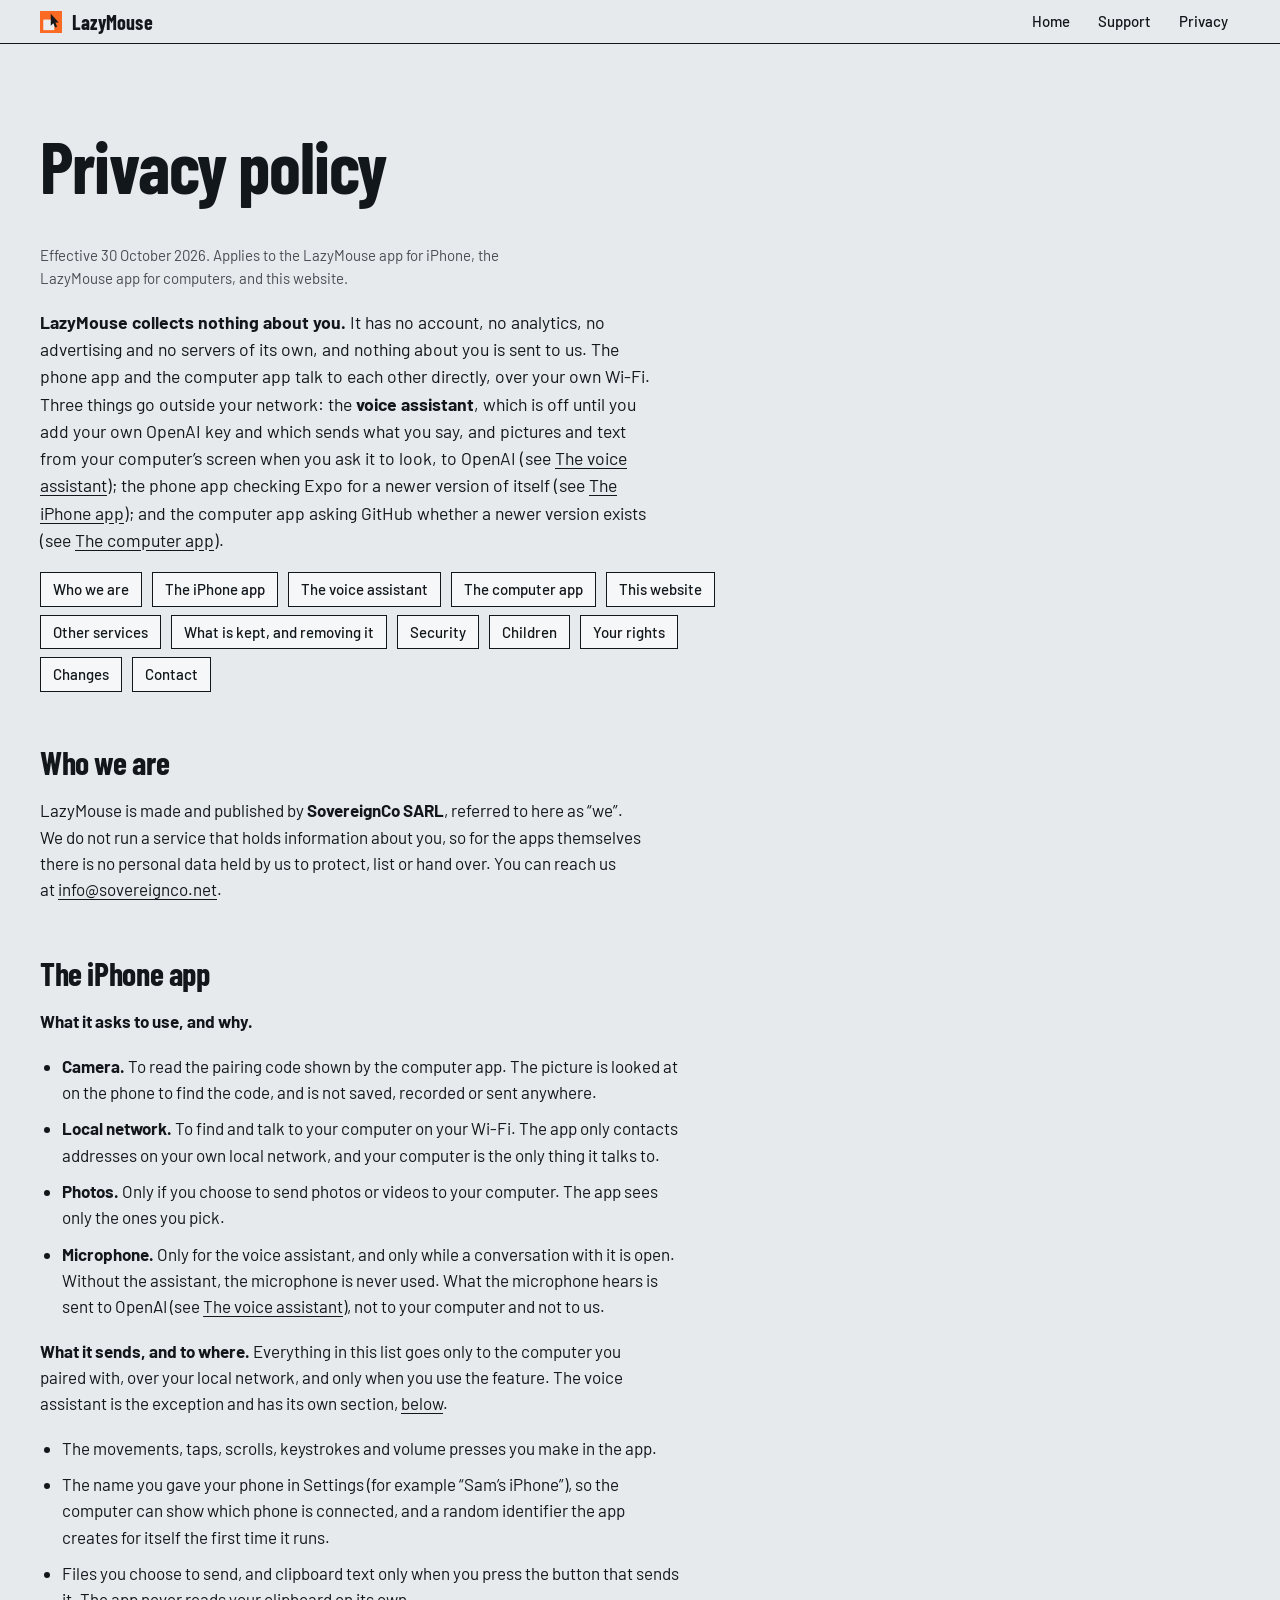
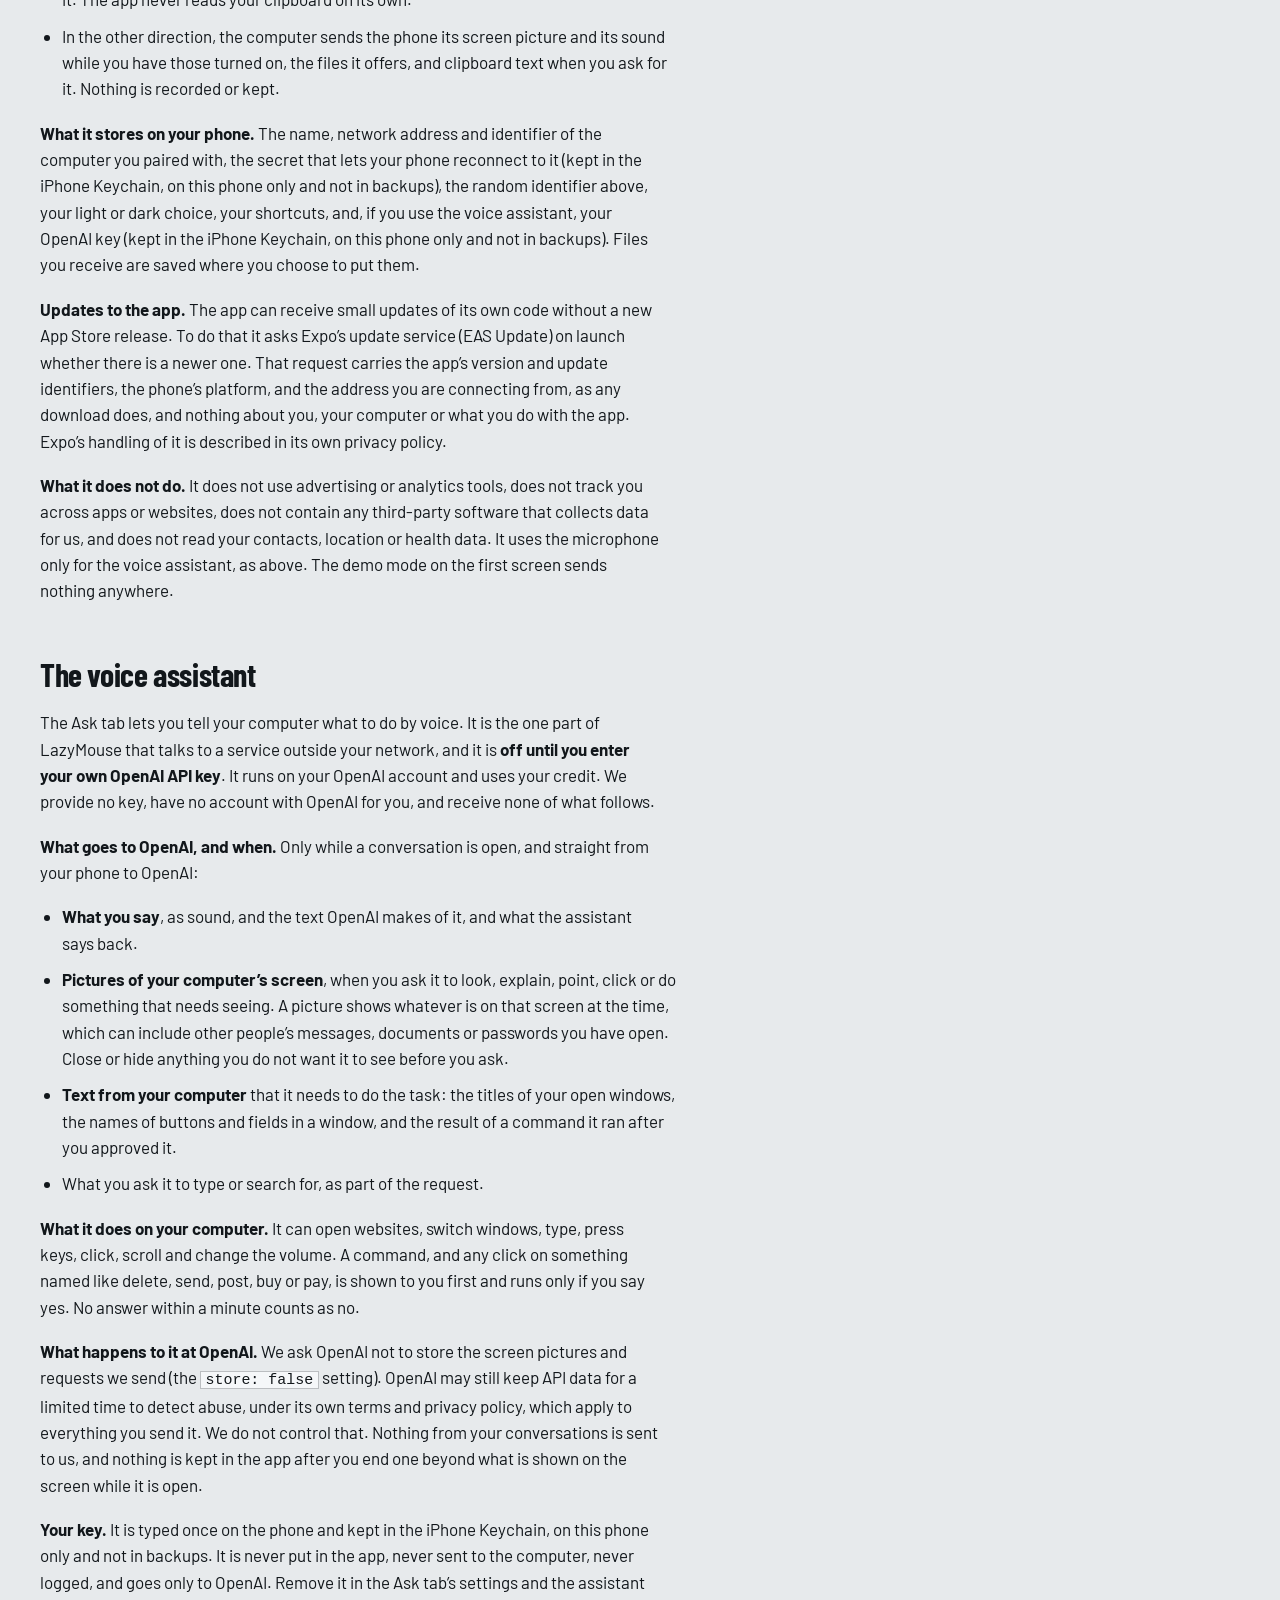
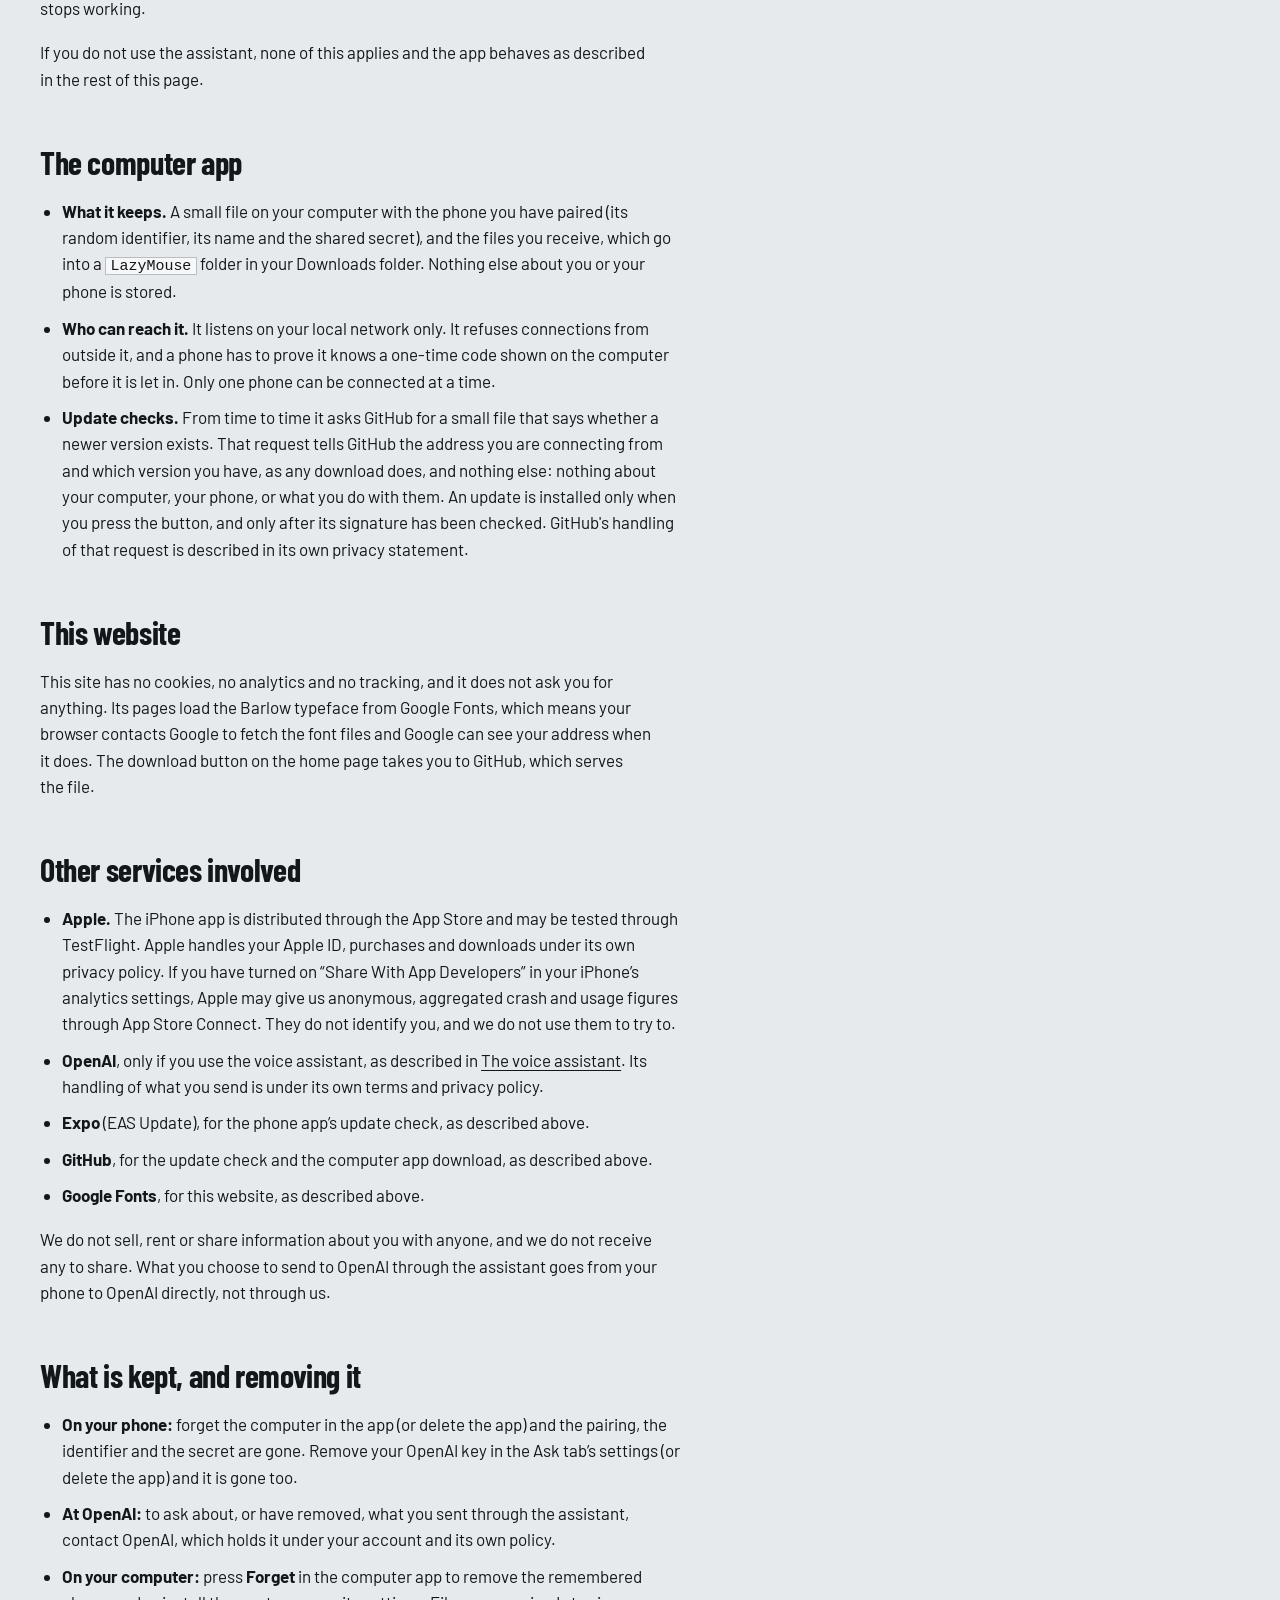
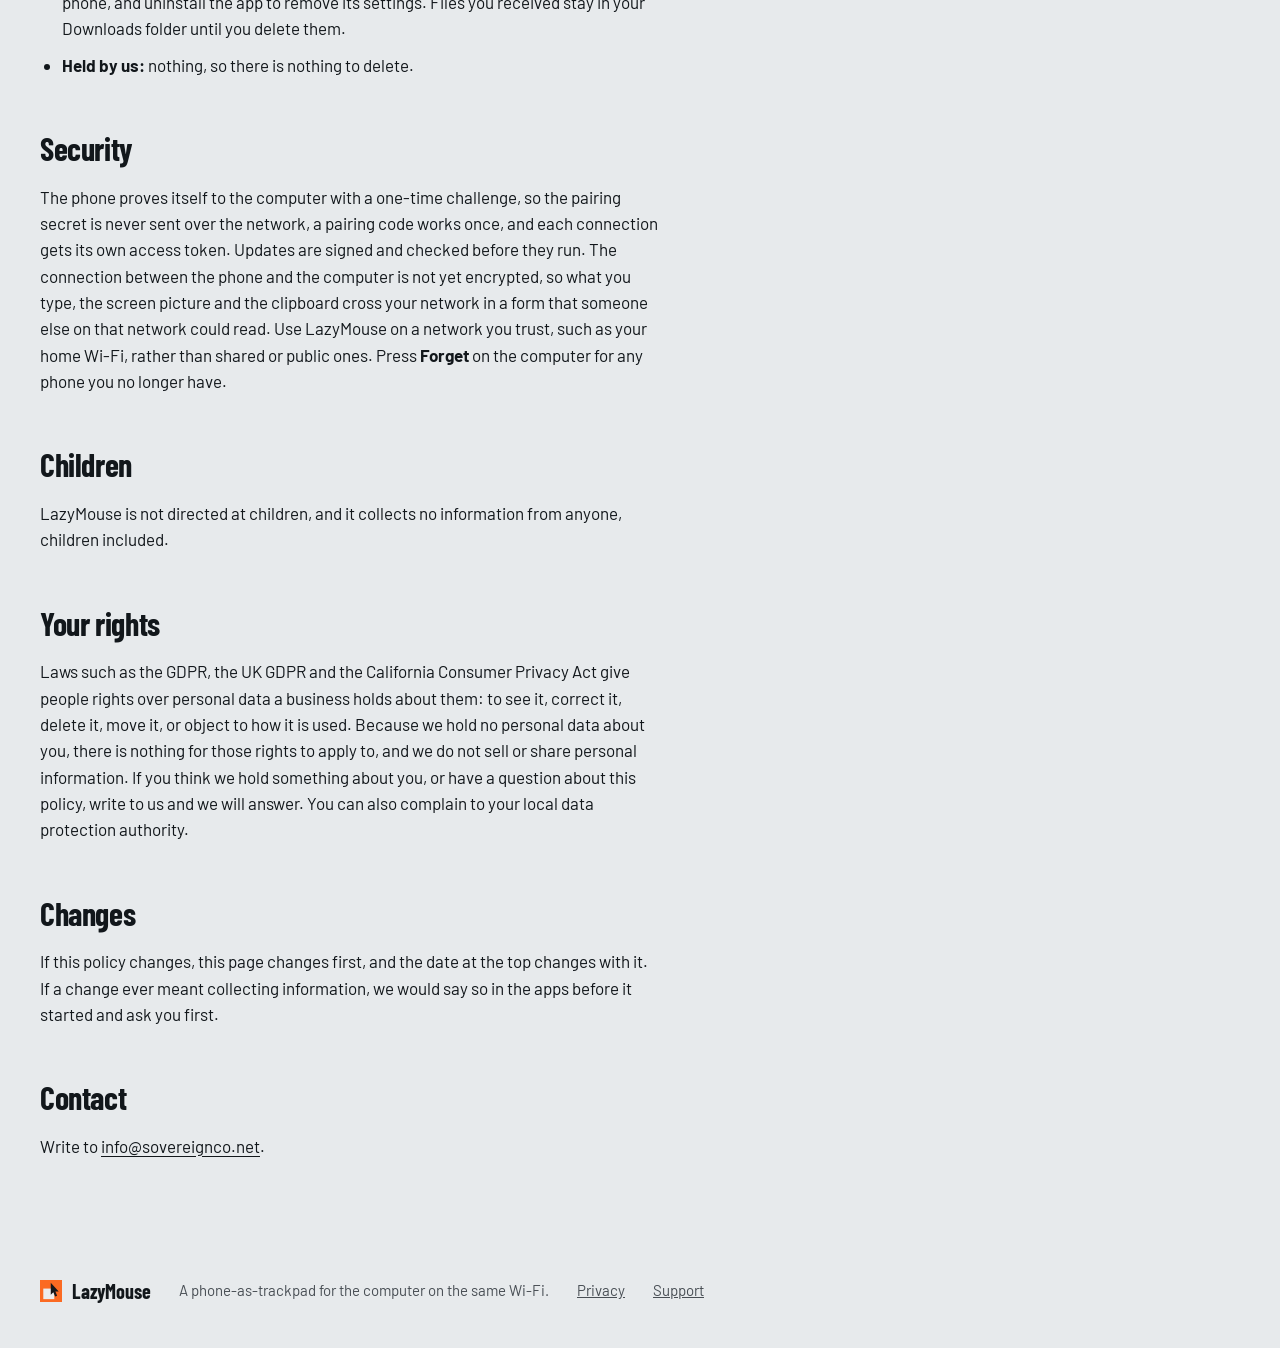
==== commit 20bb499c: "lazymouse" ====
--- a/privacy.html
+++ b/privacy.html
@@ -4,7 +4,7 @@
   <meta charset="utf-8">
   <meta name="viewport" content="width=device-width, initial-scale=1">
   <title>Privacy — LazyMouse</title>
-  <meta name="description" content="LazyMouse collects nothing. What it sends, where it goes, and what it keeps on your phone.">
+  <meta name="description" content="LazyMouse collects nothing about you. What it sends, where it goes (including to OpenAI if you use the voice assistant), and what it keeps on your phone.">
   <meta name="theme-color" content="#ecedee" media="(prefers-color-scheme: light)">
   <meta name="theme-color" content="#16181b" media="(prefers-color-scheme: dark)">
   <script>try{var t=new URLSearchParams(location.search).get("theme");if(t==="light")document.documentElement.dataset.theme="light"}catch(e){}</script>
@@ -27,12 +27,13 @@
   <main id="main">
     <article class="sec wrap doc">
       <h1>Privacy policy</h1>
-      <p class="reqs">Effective 18 October 2026. Applies to the LazyMouse app for iPhone, the LazyMouse app for computers, and this website.</p>
-      <p class="honest"><b>LazyMouse collects nothing about you.</b> It has no account, no analytics, no advertising and no servers of its own. The phone app and the computer app talk to each other directly, over your own Wi-Fi, and nothing about you is sent to us or to anyone else. The one thing that goes outside your network is the computer app asking GitHub whether a newer version exists (see <a href="#computer">The computer app</a>).</p>
+      <p class="reqs">Effective 30 October 2026. Applies to the LazyMouse app for iPhone, the LazyMouse app for computers, and this website.</p>
+      <p class="honest"><b>LazyMouse collects nothing about you.</b> It has no account, no analytics, no advertising and no servers of its own, and nothing about you is sent to us. The phone app and the computer app talk to each other directly, over your own Wi-Fi. Three things go outside your network: the <b>voice assistant</b>, which is off until you add your own OpenAI key and which sends what you say, and pictures and text from your computer&rsquo;s screen when you ask it to look, to OpenAI (see <a href="#assistant">The voice assistant</a>); the phone app checking Expo for a newer version of itself (see <a href="#phone">The iPhone app</a>); and the computer app asking GitHub whether a newer version exists (see <a href="#computer">The computer app</a>).</p>
 
       <nav class="jump" aria-label="On this page">
         <a href="#who">Who we are</a>
         <a href="#phone">The iPhone app</a>
+        <a href="#assistant">The voice assistant</a>
         <a href="#computer">The computer app</a>
         <a href="#website">This website</a>
         <a href="#others">Other services</a>
@@ -53,16 +54,32 @@
         <li><b>Camera.</b> To read the pairing code shown by the computer app. The picture is looked at on the phone to find the code, and is not saved, recorded or sent anywhere.</li>
         <li><b>Local network.</b> To find and talk to your computer on your Wi-Fi. The app only contacts addresses on your own local network, and your computer is the only thing it talks to.</li>
         <li><b>Photos.</b> Only if you choose to send photos or videos to your computer. The app sees only the ones you pick.</li>
+        <li><b>Microphone.</b> Only for the voice assistant, and only while a conversation with it is open. Without the assistant, the microphone is never used. What the microphone hears is sent to OpenAI (see <a href="#assistant">The voice assistant</a>), not to your computer and not to us.</li>
       </ul>
-      <p><b>What it sends, and to where.</b> Everything below goes only to the computer you paired with, over your local network, and only when you use the feature:</p>
+      <p><b>What it sends, and to where.</b> Everything in this list goes only to the computer you paired with, over your local network, and only when you use the feature. The voice assistant is the exception and has its own section, <a href="#assistant">below</a>.</p>
       <ul>
         <li>The movements, taps, scrolls, keystrokes and volume presses you make in the app.</li>
         <li>The name you gave your phone in Settings (for example &ldquo;Sam&rsquo;s iPhone&rdquo;), so the computer can show which phone is connected, and a random identifier the app creates for itself the first time it runs.</li>
         <li>Files you choose to send, and clipboard text only when you press the button that sends it. The app never reads your clipboard on its own.</li>
         <li>In the other direction, the computer sends the phone its screen picture and its sound while you have those turned on, the files it offers, and clipboard text when you ask for it. Nothing is recorded or kept.</li>
       </ul>
-      <p><b>What it stores on your phone.</b> The name, network address and identifier of the computer you paired with, the secret that lets your phone reconnect to it (kept in the iPhone Keychain, on this phone only and not in backups), the random identifier above, and your light or dark choice. Files you receive are saved where you choose to put them.</p>
-      <p><b>What it does not do.</b> It does not use advertising or analytics tools, does not track you across apps or websites, does not contain any third-party software that collects data, and does not read your contacts, location, microphone or health data. The demo mode on the first screen sends nothing anywhere.</p>
+      <p><b>What it stores on your phone.</b> The name, network address and identifier of the computer you paired with, the secret that lets your phone reconnect to it (kept in the iPhone Keychain, on this phone only and not in backups), the random identifier above, your light or dark choice, your shortcuts, and, if you use the voice assistant, your OpenAI key (kept in the iPhone Keychain, on this phone only and not in backups). Files you receive are saved where you choose to put them.</p>
+      <p><b>Updates to the app.</b> The app can receive small updates of its own code without a new App Store release. To do that it asks Expo&rsquo;s update service (EAS Update) on launch whether there is a newer one. That request carries the app&rsquo;s version and update identifiers, the phone&rsquo;s platform, and the address you are connecting from, as any download does, and nothing about you, your computer or what you do with the app. Expo&rsquo;s handling of it is described in its own privacy policy.</p>
+      <p><b>What it does not do.</b> It does not use advertising or analytics tools, does not track you across apps or websites, does not contain any third-party software that collects data for us, and does not read your contacts, location or health data. It uses the microphone only for the voice assistant, as above. The demo mode on the first screen sends nothing anywhere.</p>
+
+      <h2 id="assistant">The voice assistant</h2>
+      <p>The Ask tab lets you tell your computer what to do by voice. It is the one part of LazyMouse that talks to a service outside your network, and it is <b>off until you enter your own OpenAI API key</b>. It runs on your OpenAI account and uses your credit. We provide no key, have no account with OpenAI for you, and receive none of what follows.</p>
+      <p><b>What goes to OpenAI, and when.</b> Only while a conversation is open, and straight from your phone to OpenAI:</p>
+      <ul>
+        <li><b>What you say</b>, as sound, and the text OpenAI makes of it, and what the assistant says back.</li>
+        <li><b>Pictures of your computer&rsquo;s screen</b>, when you ask it to look, explain, point, click or do something that needs seeing. A picture shows whatever is on that screen at the time, which can include other people&rsquo;s messages, documents or passwords you have open. Close or hide anything you do not want it to see before you ask.</li>
+        <li><b>Text from your computer</b> that it needs to do the task: the titles of your open windows, the names of buttons and fields in a window, and the result of a command it ran after you approved it.</li>
+        <li>What you ask it to type or search for, as part of the request.</li>
+      </ul>
+      <p><b>What it does on your computer.</b> It can open websites, switch windows, type, press keys, click, scroll and change the volume. A command, and any click on something named like delete, send, post, buy or pay, is shown to you first and runs only if you say yes. No answer within a minute counts as no.</p>
+      <p><b>What happens to it at OpenAI.</b> We ask OpenAI not to store the screen pictures and requests we send (the <code>store: false</code> setting). OpenAI may still keep API data for a limited time to detect abuse, under its own terms and privacy policy, which apply to everything you send it. We do not control that. Nothing from your conversations is sent to us, and nothing is kept in the app after you end one beyond what is shown on the screen while it is open.</p>
+      <p><b>Your key.</b> It is typed once on the phone and kept in the iPhone Keychain, on this phone only and not in backups. It is never put in the app, never sent to the computer, never logged, and goes only to OpenAI. Remove it in the Ask tab&rsquo;s settings and the assistant stops working.</p>
+      <p>If you do not use the assistant, none of this applies and the app behaves as described in the rest of this page.</p>
 
       <h2 id="computer">The computer app</h2>
       <ul>
@@ -77,14 +94,17 @@
       <h2 id="others">Other services involved</h2>
       <ul>
         <li><b>Apple.</b> The iPhone app is distributed through the App Store and may be tested through TestFlight. Apple handles your Apple ID, purchases and downloads under its own privacy policy. If you have turned on &ldquo;Share With App Developers&rdquo; in your iPhone&rsquo;s analytics settings, Apple may give us anonymous, aggregated crash and usage figures through App Store Connect. They do not identify you, and we do not use them to try to.</li>
+        <li><b>OpenAI</b>, only if you use the voice assistant, as described in <a href="#assistant">The voice assistant</a>. Its handling of what you send is under its own terms and privacy policy.</li>
+        <li><b>Expo</b> (EAS Update), for the phone app&rsquo;s update check, as described above.</li>
         <li><b>GitHub</b>, for the update check and the computer app download, as described above.</li>
         <li><b>Google Fonts</b>, for this website, as described above.</li>
       </ul>
-      <p>We do not sell, rent or share information about you with anyone, and we do not receive any to share.</p>
+      <p>We do not sell, rent or share information about you with anyone, and we do not receive any to share. What you choose to send to OpenAI through the assistant goes from your phone to OpenAI directly, not through us.</p>
 
       <h2 id="keep">What is kept, and removing it</h2>
       <ul>
-        <li><b>On your phone:</b> forget the computer in the app (or delete the app) and the pairing, the identifier and the secret are gone.</li>
+        <li><b>On your phone:</b> forget the computer in the app (or delete the app) and the pairing, the identifier and the secret are gone. Remove your OpenAI key in the Ask tab&rsquo;s settings (or delete the app) and it is gone too.</li>
+        <li><b>At OpenAI:</b> to ask about, or have removed, what you sent through the assistant, contact OpenAI, which holds it under your account and its own policy.</li>
         <li><b>On your computer:</b> press <b>Forget</b> in the computer app to remove the remembered phone, and uninstall the app to remove its settings. Files you received stay in your Downloads folder until you delete them.</li>
         <li><b>Held by us:</b> nothing, so there is nothing to delete.</li>
       </ul>
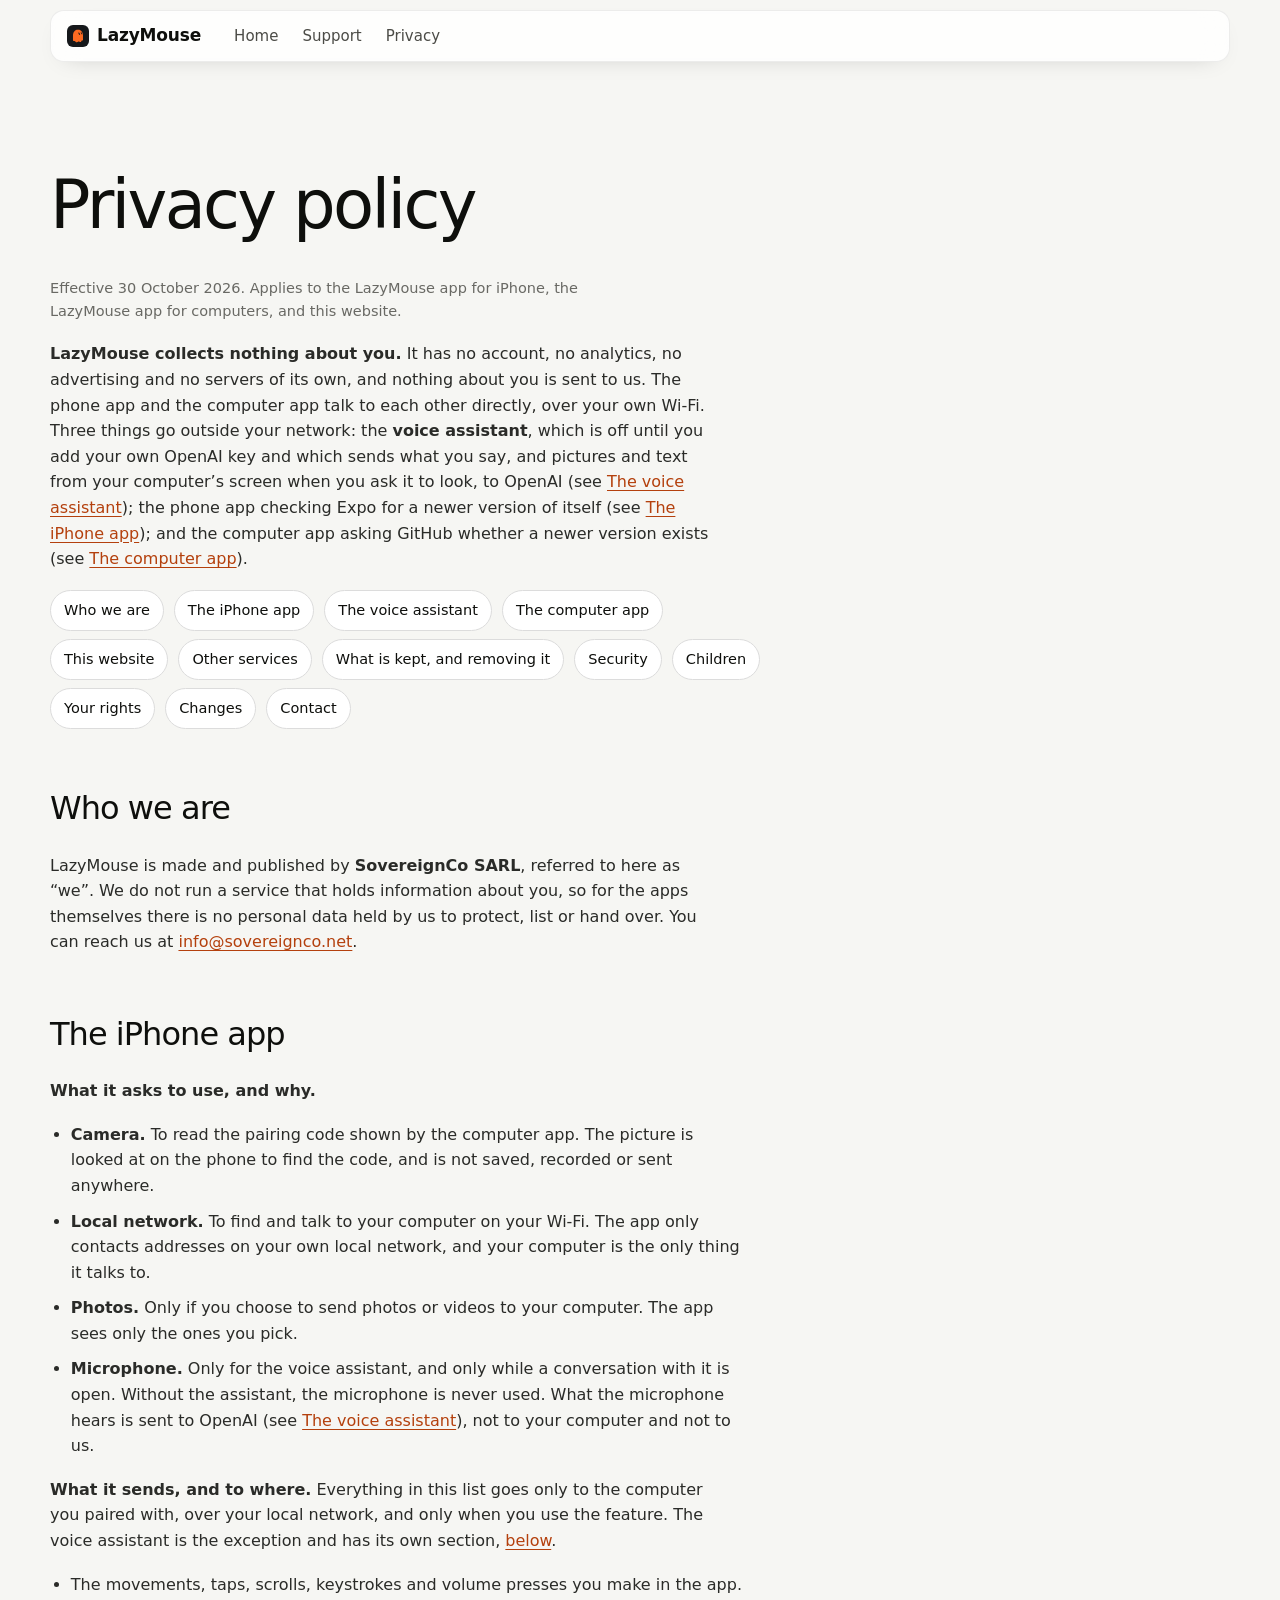
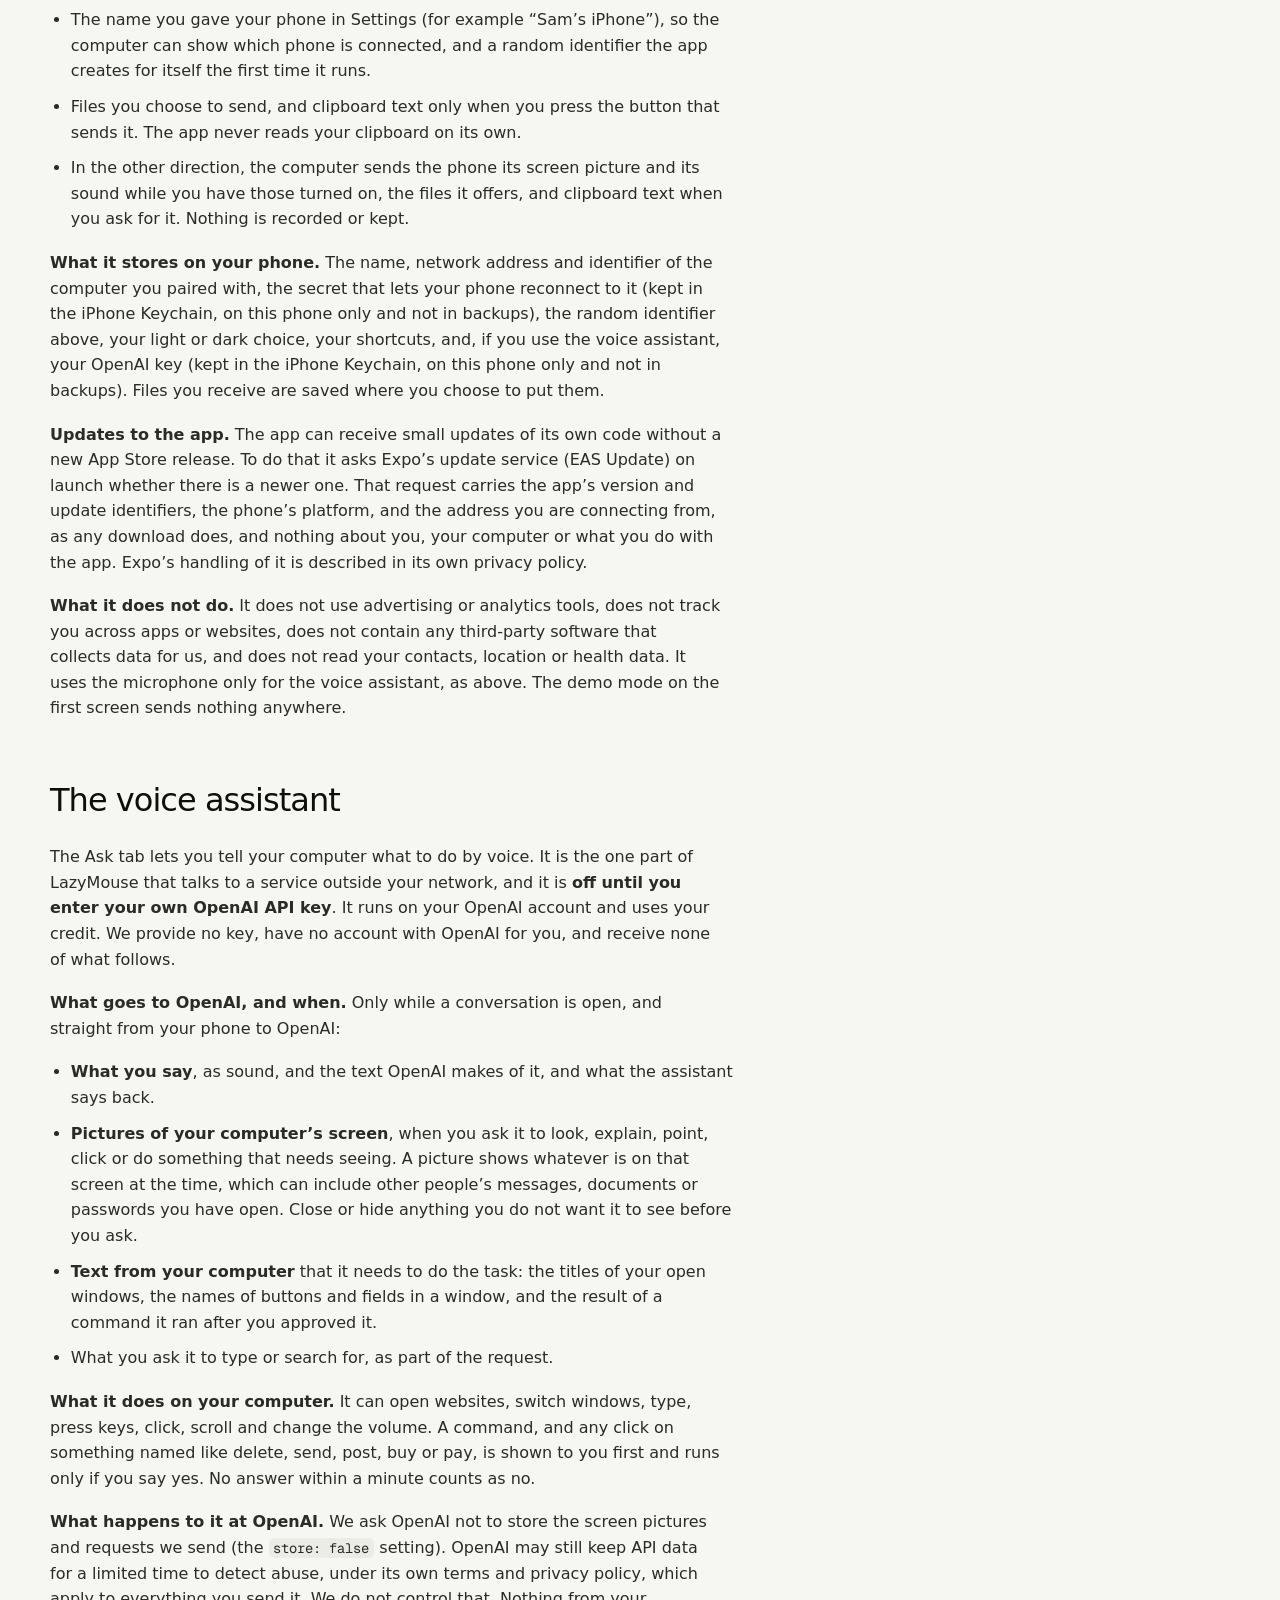
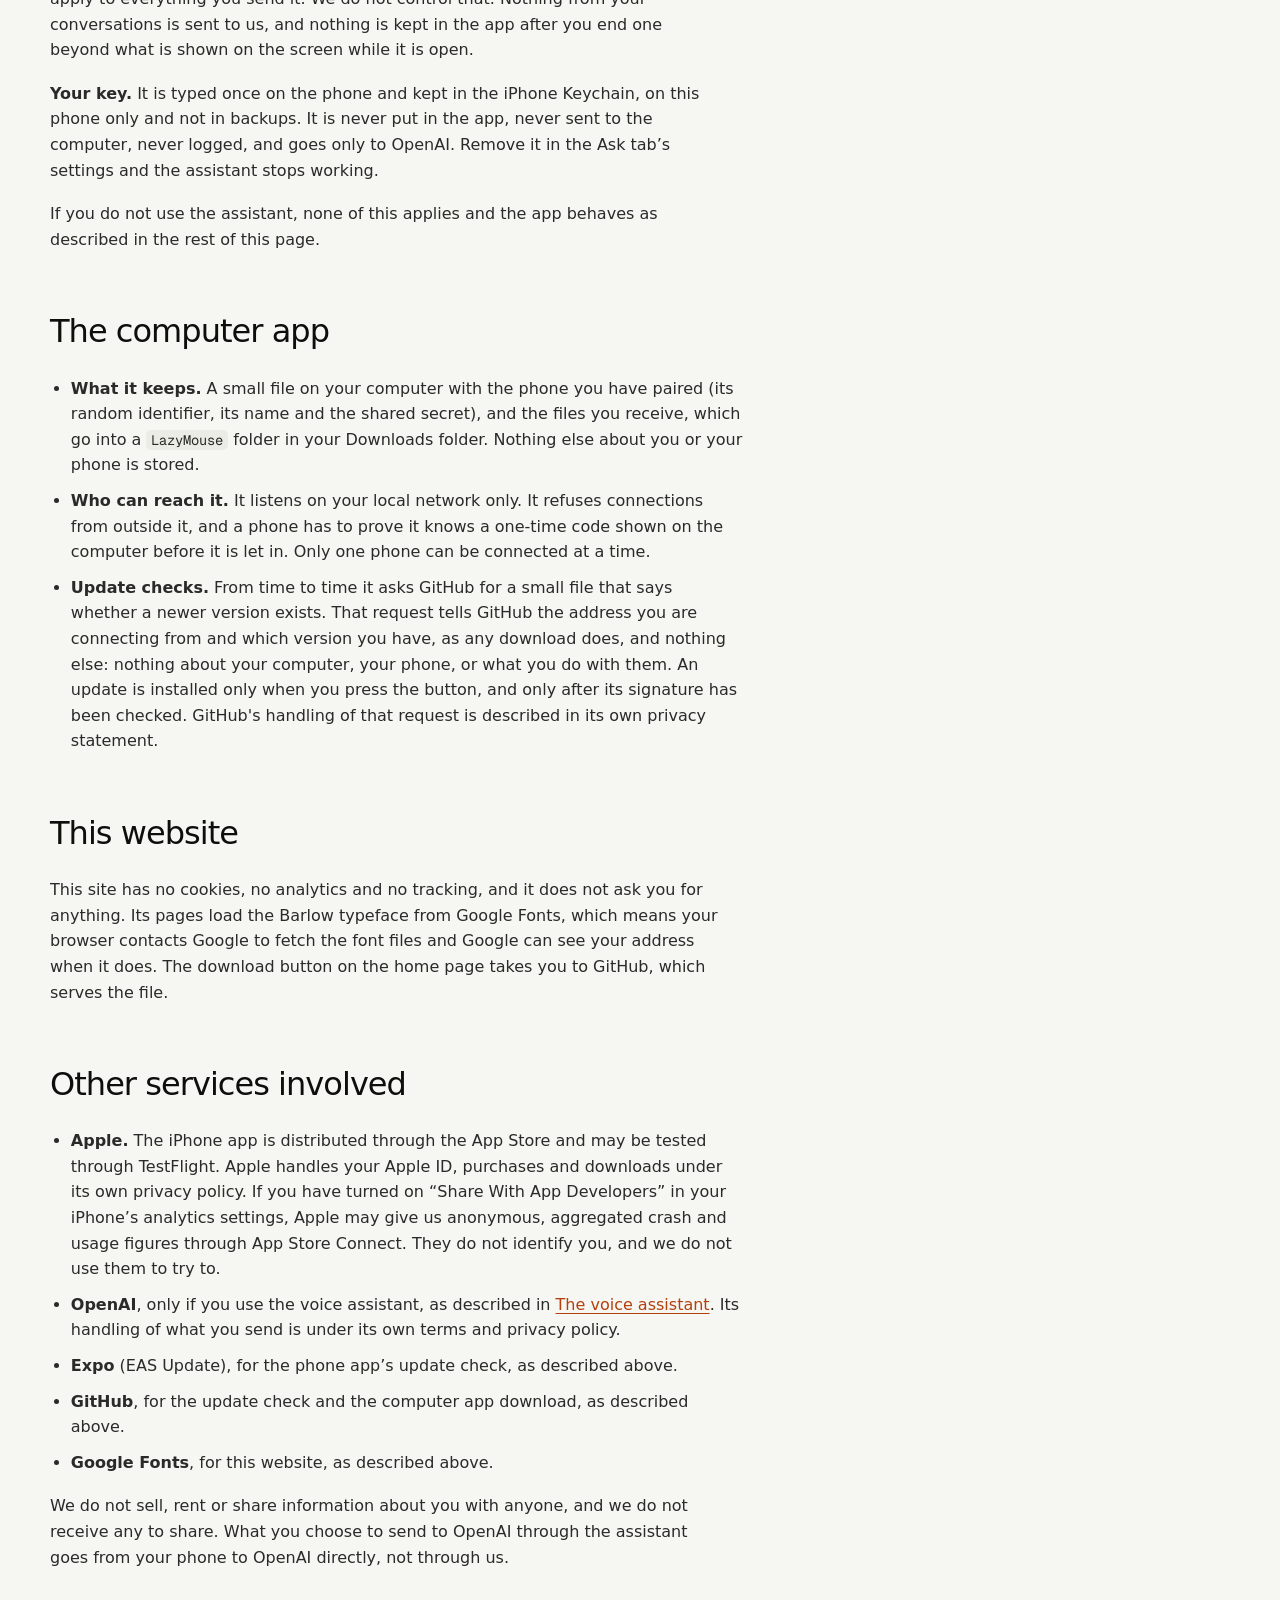
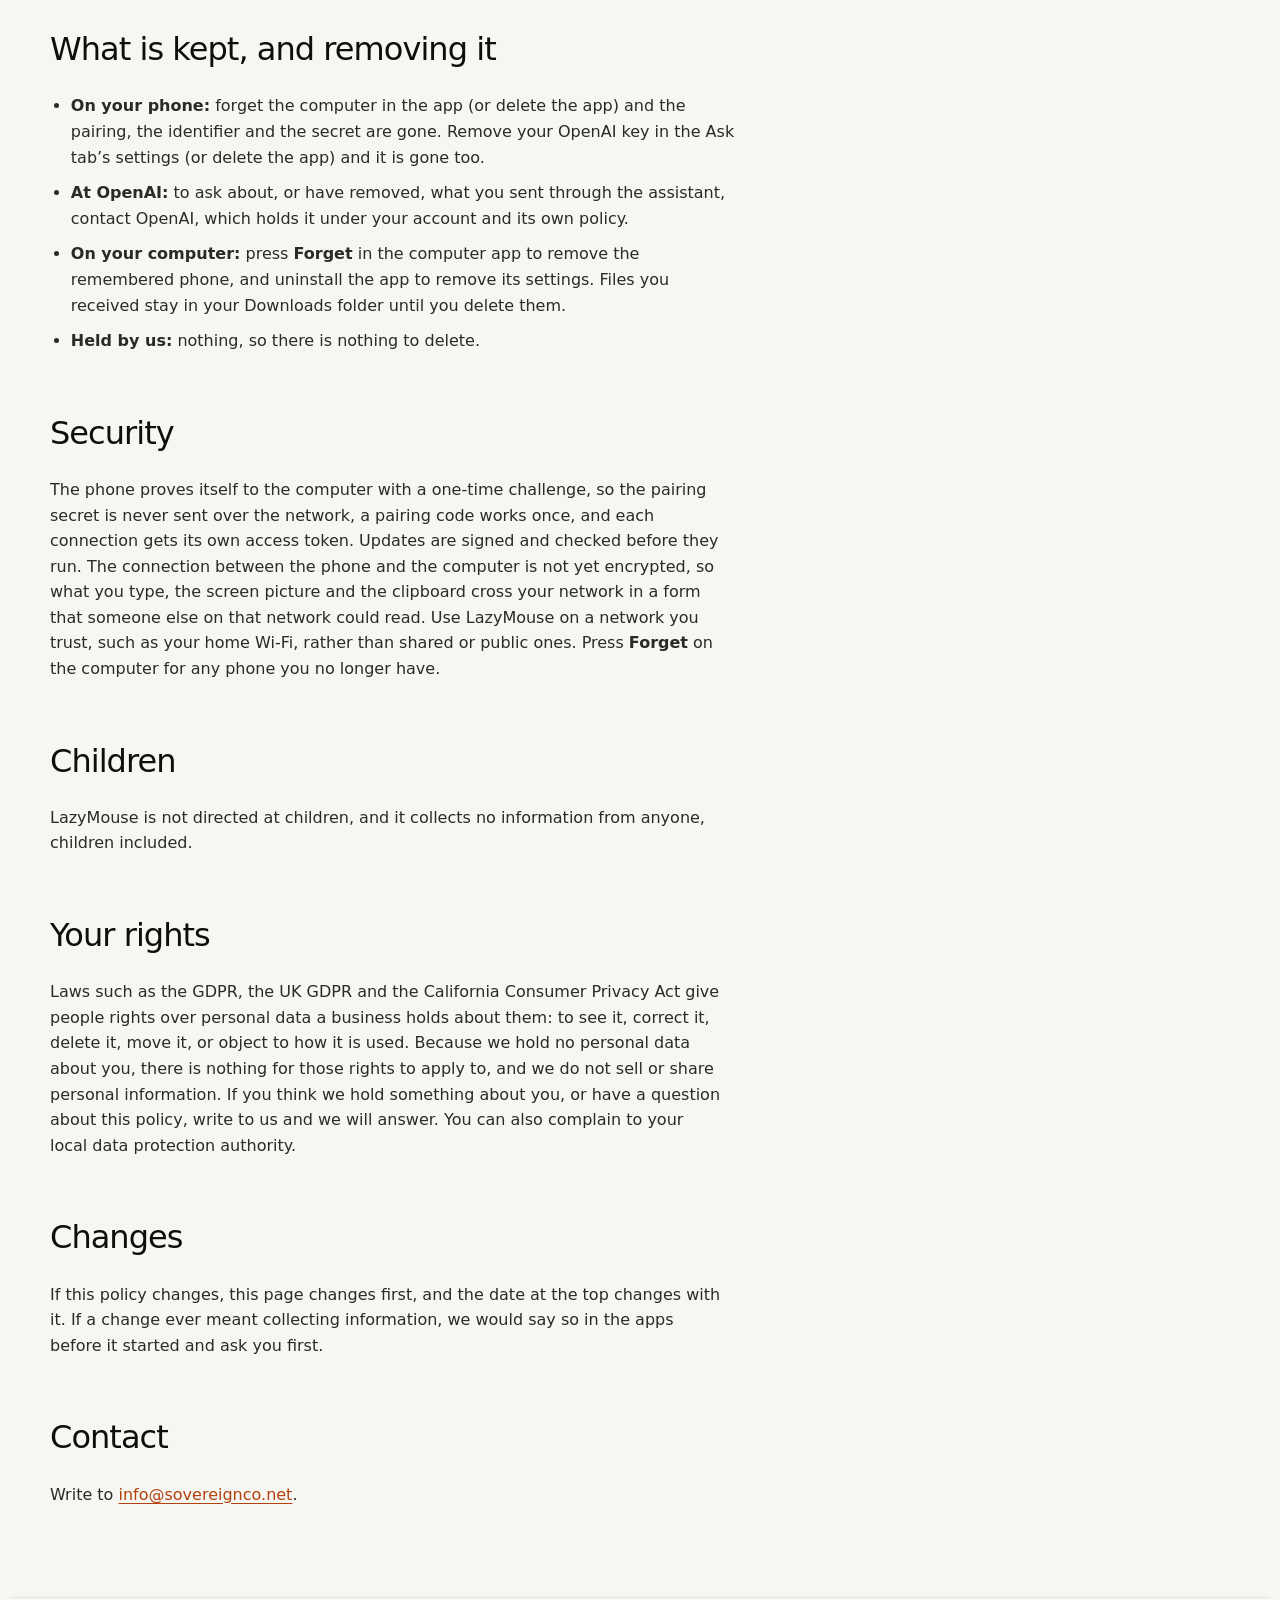
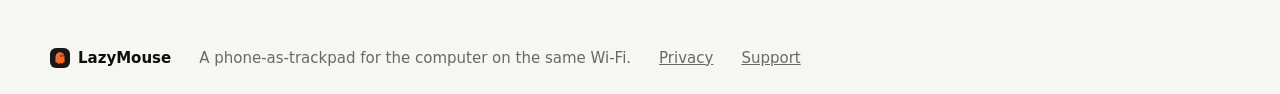
==== commit eac12188: "Old site: its last version before the redesign The local edits never pushed: the Linux support line," ====
--- a/privacy.html
+++ b/privacy.html
@@ -11,7 +11,7 @@
   <link rel="icon" href="assets/logo.svg" type="image/svg+xml">
   <link rel="preconnect" href="https://fonts.googleapis.com">
   <link rel="preconnect" href="https://fonts.gstatic.com" crossorigin>
-  <link rel="stylesheet" href="https://fonts.googleapis.com/css2?family=Barlow:wght@400;500;600&family=Barlow+Condensed:wght@600;700&display=swap">
+  <link rel="stylesheet" href="https://fonts.googleapis.com/css2?family=Geist:wght@400..700&family=Geist+Mono:wght@400;500&display=swap">
   <link rel="stylesheet" href="styles.css">
 </head>
 <body id="top">
--- a/styles.css
+++ b/styles.css
@@ -1,471 +1,839 @@
-/* LazyMouse website.
+/* LazyMouse website, v3.
  *
- * The same instrument plate as the apps: flat paper, black ink, hairline rules,
- * square corners, and one vermilion that means "the link is live". The top strip
- * is the status strip from the desktop app, and it does the same job here: its
- * fill reports the link state of the demo below it.
- *
- * Scene: someone on a laptop, deciding in half a minute whether this is a real
- * tool. So the page is built around things that can be touched (a pad that moves
- * a cursor, gestures that play, a modifier that cycles), each with a readout that
- * says what just happened, and a plain statement of what is and is not finished.
- *
- * Contrast against paper: ink 15:1, muted 7.6:1. Vermilion is never text on
- * paper (2.9:1); ink sits on top of it (6.4:1).
+ * From the references extracted with skillui (C:\Users\irealycode\design-refs):
+ *  - cap.so: Instrument Sans + Source Serif 4, the centred hero inside a rounded sky panel,
+ *    a "New" announcement pill, the product window rising out of the panel, pill badges over
+ *    section headings, the small icon grid with a bold lead-in sentence.
+ *  - granola.ai: oat neutrals, big serif display lines, the heading-left / text-right split row,
+ *    the logo row, the giant name in the footer.
+ *  - cluely.com: two feature cards side by side (one warm, one light), the keycap close.
+ *  - heyclicky.com: product shown in windows with traffic lights.
+ *  - LazyMouse: the ghost and its orange.
  */
 
 :root {
-  --paper: oklch(0.935 0.004 250);
-  --plate: oklch(0.975 0.003 250);
-  --ink: oklch(0.2 0.012 250);
-  --muted: oklch(0.42 0.012 250);
-  --rule: oklch(0.2 0.012 250);
-  --rule-soft: oklch(0.8 0.006 250);
-  --signal: oklch(0.7 0.19 45);
-  --signal-deep: oklch(0.55 0.19 40);
-  --on-signal: oklch(0.2 0.012 250);
-
-  --inv-bg: oklch(0.2 0.012 250);
-  --inv-fg: oklch(0.935 0.004 250);
-  --inv-muted: oklch(0.76 0.008 250);
-  --inv-rule: oklch(0.42 0.012 250);
-
+  --bg: #f6f6f3;
+  --white: #ffffff;
+  --ink: #0e0f0c;
+  --text: #2a2b28;
+  --muted: #696964;
+  --faint: #8e8e88;
+  --line: #e4e4de;
+  --grey-tone: #9a9a94;
+  --accent: #fb6a22;
+  --accent-deep: #e4560f;
+  --accent-text: #b4400d;
+  --blue: #4785ff;
+  --signal: var(--accent);
+  --signal-deep: var(--accent-deep);
+  --on-signal: #1a0a02;
+
+  /* the Ask scene's own styles */
+  --rule: #d9d9d4;
+  --plate: #ffffff;
+  --paper: #f6f6f3;
+
+  --nav-h: 64px;
   --gutter: clamp(16px, 4vw, 40px);
-  --max: 1240px;
-  --strip-h: 44px;
-  --ease: cubic-bezier(0.25, 1, 0.5, 1);
-
-  --display: "Barlow Condensed", Bahnschrift, "DIN Alternate", "Arial Narrow", sans-serif;
-  --sans: Barlow, Bahnschrift, "DIN Alternate", system-ui, sans-serif;
-  --mono: "Cascadia Mono", Consolas, ui-monospace, "SF Mono", Menlo, monospace;
-
-  color-scheme: light dark;
-}
-
-@media (prefers-color-scheme: dark) {
-  :root:not([data-theme="light"]) {
-    --paper: oklch(0.2 0.012 250);
-    --plate: oklch(0.245 0.012 250);
-    --ink: oklch(0.935 0.004 250);
-    --muted: oklch(0.76 0.008 250);
-    --rule: oklch(0.935 0.004 250);
-    --rule-soft: oklch(0.36 0.012 250);
-    --signal-deep: oklch(0.75 0.17 45);
-
-    --inv-bg: oklch(0.14 0.012 250);
-    --inv-fg: oklch(0.935 0.004 250);
-    --inv-muted: oklch(0.76 0.008 250);
-    --inv-rule: oklch(0.36 0.012 250);
-  }
+  --max: 1180px;
+  --ease: cubic-bezier(0.22, 1, 0.36, 1);
+  --sans: "Instrument Sans", "Segoe UI", system-ui, sans-serif;
+  --serif: "Source Serif 4", Georgia, serif;
+  --mono: "Geist Mono", "Cascadia Mono", Consolas, ui-monospace, monospace;
+  --win-shadow: 0 1px 0 rgb(255 255 255 / 0.9) inset, 0 24px 48px -24px rgb(20 20 10 / 0.35), 0 3px 8px rgb(0 0 0 / 0.06);
+  color-scheme: light;
 }
 
 * { box-sizing: border-box; }
-html { scroll-behavior: smooth; scroll-padding-top: calc(var(--strip-h) + 16px); }
+html { scroll-behavior: smooth; scroll-padding-top: calc(var(--nav-h) + 16px); }
 @media (prefers-reduced-motion: reduce) { html { scroll-behavior: auto; } }
-
-body {
-  margin: 0;
-  overflow-x: clip;
-  background: var(--paper);
-  color: var(--ink);
-  font: 400 17px/1.55 var(--sans);
-  -webkit-font-smoothing: antialiased;
-  text-rendering: optimizeLegibility;
-}
-
+body { margin: 0; overflow-x: clip; background: var(--bg); color: var(--text); font: 400 16px/1.6 var(--sans); -webkit-font-smoothing: antialiased; }
 a { color: inherit; }
-img { display: block; }
-code, pre, .code { font-family: var(--mono); }
-code { font-size: 0.88em; background: var(--plate); border: 1px solid var(--rule-soft); padding: 0 0.3em; }
-:focus-visible { outline: 2px solid var(--ink); outline-offset: 3px; }
-.inverse :focus-visible { outline-color: var(--signal); }
-
-.skip {
-  position: absolute; left: 8px; top: -60px; z-index: 100;
-  background: var(--ink); color: var(--paper); padding: 8px 12px;
-}
+img { display: block; max-width: 100%; }
+p { margin: 0; }
+h1, h2, h3 { margin: 0; color: var(--ink); font-weight: 500; text-wrap: balance; }
+code { font: 0.86em var(--mono); background: #ececE6; border-radius: 5px; padding: 0.05em 0.35em; }
+:focus-visible { outline: 2px solid var(--accent); outline-offset: 3px; border-radius: 8px; }
+.skip { position: absolute; left: 8px; top: -60px; z-index: 100; background: var(--ink); color: #fff; padding: 10px 14px; border-radius: 8px; }
 .skip:focus { top: 8px; }
-
-.wrap { width: 100%; max-width: calc(var(--max) + 2 * var(--gutter)); margin-inline: auto; padding-inline: var(--gutter); }
-
-/* ---- the strip ---------------------------------------------------------- */
+.center { text-align: center; margin-inline: auto; }
+.line { display: block; overflow: hidden; padding-bottom: 0.1em; margin-bottom: -0.1em; }
+.line-in { display: block; }
+em { font-style: italic; }
+em.grey { color: var(--grey-tone); }
+
+/* ---- nav: a floating bar, as Cap's and Granola's ---------------------------- */
 
 .strip {
-  position: sticky; top: 0; z-index: 50;
-  height: var(--strip-h);
-  display: flex; align-items: center; gap: 24px;
-  padding-inline: var(--gutter);
-  background: var(--paper); color: var(--ink);
-  border-bottom: 1px solid var(--rule);
-  transition: background-color 0.25s var(--ease), color 0.25s var(--ease);
-}
-.strip[data-state="live"] { background: var(--signal); color: var(--on-signal); }
-.strip .brand { display: flex; align-items: center; gap: 10px; font: 700 20px/1 var(--display); letter-spacing: 0.01em; text-decoration: none; }
-.strip nav { display: flex; gap: 4px; margin-left: auto; }
-.strip nav a { padding: 8px 12px; text-decoration: none; font-weight: 500; font-size: 15px; }
-.strip nav a:hover { text-decoration: underline; text-underline-offset: 4px; }
-.state { display: flex; align-items: center; gap: 8px; font: 500 13px/1 var(--sans); min-width: 6.2em; justify-content: flex-end; white-space: nowrap; }
-@media (max-width: 480px) { .state { min-width: 0; } .strip .brand span { font-size: 18px; } }
-.marker .m-fill { opacity: 0; }
-.strip[data-state="live"] .m-fill { opacity: 1; }
-.strip[data-state="live"] .m-ring { opacity: 0; }
-
-@media (max-width: 720px) {
-  .strip nav a:not(.nav-install) { display: none; }
-  .strip { gap: 12px; }
-}
-
-/* ---- type --------------------------------------------------------------- */
-
-h1, h2, h3 { margin: 0; font-family: var(--display); font-weight: 700; text-wrap: balance; }
-h1 { font-size: clamp(3rem, 9.2vw, 6rem); line-height: 0.92; letter-spacing: -0.015em; }
-h2 { font-size: clamp(2.25rem, 6vw, 4.25rem); line-height: 0.96; letter-spacing: -0.012em; }
-h3 { font-size: 1.5rem; line-height: 1.1; letter-spacing: 0; font-weight: 600; }
-.line { display: block; overflow: hidden; padding-bottom: 0.08em; margin-bottom: -0.08em; }
-.line-in { display: block; }
-p { margin: 0; }
-.sec p, .sec li { max-width: 62ch; text-wrap: pretty; }
+  position: sticky; top: 10px; z-index: 50; margin: 10px auto 0; width: min(var(--max), calc(100% - 2 * var(--gutter)));
+  height: 52px; display: flex; align-items: center; gap: 22px; padding: 0 8px 0 16px; border-radius: 14px;
+  background: rgb(255 255 255 / 0.82); -webkit-backdrop-filter: blur(14px) saturate(1.4); backdrop-filter: blur(14px) saturate(1.4);
+  border: 1px solid rgb(0 0 0 / 0.07); box-shadow: 0 8px 24px -16px rgb(0 0 0 / 0.25);
+}
+.strip .brand { display: flex; align-items: center; gap: 8px; text-decoration: none; font-weight: 600; font-size: 17px; color: var(--ink); letter-spacing: -0.01em; }
+.strip .brand img { width: 22px; height: 22px; border-radius: 6px; }
+.brand-ghost { width: 20px; height: 25px; }
+.brand-ghost .g-body { fill: var(--accent); }
+.brand-ghost .g-eyes { fill: var(--ink); }
+.strip nav { display: flex; gap: 2px; }
+.strip nav a { padding: 7px 11px; border-radius: 8px; text-decoration: none; font-size: 15px; color: #4b4b46; }
+.strip nav a:hover { background: rgb(0 0 0 / 0.05); color: var(--ink); }
+.state { margin-left: auto; display: inline-flex; align-items: center; gap: 7px; font: 500 12.5px/1 var(--mono); color: var(--muted); }
+.state .dot { width: 8px; height: 8px; border-radius: 50%; border: 1.6px solid #a3a39c; transition: background 0.2s, border-color 0.2s, box-shadow 0.2s; }
+.strip[data-state="live"] .state { color: var(--ink); }
+.strip[data-state="live"] .state .dot { background: var(--accent); border-color: var(--accent); box-shadow: 0 0 8px rgb(251 106 34 / 0.7); }
+@media (max-width: 900px) { .strip nav { display: none; } }
+@media (max-width: 480px) { .state { display: none; } .strip .btn { margin-left: auto; } }
+/* the plain pages' bar */
+.strip .wrap { display: contents; }
+
+/* ---- buttons ------------------------------------------------------------------ */
 
 .btn {
-  display: inline-flex; align-items: center; min-height: 48px; padding: 0 22px;
-  border: 1px solid var(--rule); border-radius: 2px;
-  font: 600 16px/1 var(--sans); text-decoration: none; color: var(--ink);
-  transition: background-color 0.15s var(--ease), color 0.15s var(--ease), transform 0.15s var(--ease);
-}
-.btn:hover { background: var(--ink); color: var(--paper); }
+  display: inline-flex; align-items: center; justify-content: center; gap: 9px; min-height: 46px; padding: 0 18px;
+  border-radius: 12px; text-decoration: none; font: 500 15.5px/1 var(--sans); color: var(--ink); white-space: nowrap;
+  background: var(--white); border: 1px solid #dcdcd5; box-shadow: 0 1px 2px rgb(0 0 0 / 0.06), inset 0 -1px 0 rgb(0 0 0 / 0.04);
+  transition: transform 0.15s var(--ease), box-shadow 0.2s var(--ease), background 0.2s;
+}
+.btn svg { width: 18px; height: 18px; flex: none; }
+.btn:hover { box-shadow: 0 6px 14px -8px rgb(0 0 0 / 0.3); }
 .btn:active { transform: translateY(1px); }
-.btn.primary { background: var(--signal); color: var(--on-signal); border-color: var(--on-signal); }
-.btn.primary:hover { background: var(--ink); color: var(--paper); }
-
-/* ---- hero --------------------------------------------------------------- */
-
-.hero { padding-top: clamp(32px, 5vw, 64px); padding-bottom: clamp(48px, 8vw, 96px); }
-.hero-head { display: grid; grid-template-columns: minmax(0, 1.5fr) minmax(0, 1fr); gap: clamp(24px, 5vw, 64px); align-items: end; }
-.hero-side { padding-bottom: 0.5em; }
-.lede { font-size: clamp(1.1rem, 1.6vw, 1.3rem); line-height: 1.45; max-width: 34ch; }
-.actions { display: flex; flex-wrap: wrap; gap: 12px; margin-top: 24px; }
-@media (max-width: 860px) { .hero-head { grid-template-columns: minmax(0, 1fr); } }
-
-/* The rig: a pad and a screen, joined by the idea this product is about. */
-.rig { margin: clamp(32px, 5vw, 56px) 0 0; border: 1px solid var(--rule); background: var(--plate); }
+.btn.primary { color: #fff; background: linear-gradient(#ff8546, var(--accent-deep)); border-color: #cf4e0e; box-shadow: inset 0 1px 0 rgb(255 255 255 / 0.35), 0 8px 18px -10px rgb(228 86 15 / 0.9); }
+.btn.primary svg path { stroke: rgb(255 255 255 / 0.7); stroke-width: 0.8; }
+.btn.dark { color: #fff; background: var(--ink); border-color: var(--ink); }
+.btn.dark svg { fill: #fff; }
+.btn.small { min-height: 38px; padding: 0 14px; border-radius: 10px; font-size: 14.5px; }
+.btn.ghostly { background: rgb(255 255 255 / 0.65); }
+.btn.ghostly svg { fill: none; stroke: currentColor; stroke-width: 2; }
+.btn .tag { font: 500 10.5px/1 var(--mono); text-transform: uppercase; letter-spacing: 0.06em; padding: 4px 6px; border-radius: 6px; border: 1px solid currentColor; opacity: 0.75; }
+.btn[aria-disabled="true"] { cursor: default; }
+
+/* ---- the hero: Cap's sky ---------------------------------------------------------- */
+
+.hero { position: relative; padding: 12px var(--gutter) 0; margin-top: calc(-52px - 10px); }
+.sky {
+  position: absolute; left: var(--gutter); right: var(--gutter); top: 12px; height: calc(100svh - 24px); min-height: 640px;
+  border-radius: 28px; overflow: hidden; z-index: 0;
+  background: linear-gradient(180deg, rgb(255 250 240 / 0.62) 0%, rgb(255 250 240 / 0.25) 34%, rgb(255 250 240 / 0) 55%), url(assets/wallpapers/hills.jpg) center 62% / cover no-repeat, #d9c79a;
+}
+.hero-in { position: relative; z-index: 1; min-height: calc(100svh - 24px); display: grid; justify-items: center; align-content: center; gap: 22px; text-align: center; padding: calc(var(--nav-h) + 40px) 0 clamp(150px, 22vh, 230px); }
+.news { display: inline-flex; align-items: center; gap: 10px; padding: 5px 12px 5px 5px; border-radius: 999px; background: rgb(14 15 12 / 0.88); color: #fff; text-decoration: none; font-size: 13.5px; box-shadow: 0 8px 20px -10px rgb(0 0 0 / 0.5); }
+.news .new { padding: 3px 9px; border-radius: 999px; background: var(--accent); color: #1a0a02; font-weight: 600; font-size: 12px; }
+.news svg { width: 14px; height: 14px; fill: none; stroke: currentColor; stroke-width: 2; transition: transform 0.2s var(--ease); }
+.news:hover svg { transform: translateX(3px); }
+.hero h1 { font-family: var(--sans); font-weight: 400; font-size: clamp(2.5rem, 6.2vw, 5.4rem); line-height: 1.02; letter-spacing: -0.035em; color: var(--ink); }
+.hero h1 em { font-family: var(--serif); font-weight: 400; letter-spacing: -0.02em; }
+.hero-side { display: grid; justify-items: center; gap: 22px; }
+.lede { font-family: var(--serif); font-size: clamp(1.05rem, 1.5vw, 1.25rem); line-height: 1.5; color: #3c4150; max-width: 36ch; }
+.cta { display: flex; flex-wrap: wrap; justify-content: center; gap: 10px; }
+.also { display: flex; align-items: center; gap: 10px; font-size: 13px; color: #4f5566; }
+.also svg { width: 16px; height: 16px; fill: #3f4452; }
+/* ---- the apps row (Granola's logo row) -------------------------------------------- */
+
+.apps { padding: clamp(56px, 7vw, 88px) var(--gutter) 0; text-align: center; }
+.apps p { font-size: 14px; color: var(--muted); }
+.apps ul { list-style: none; margin: 22px auto 0; padding: 0; display: flex; flex-wrap: wrap; justify-content: center; gap: 14px clamp(22px, 4vw, 52px); max-width: 980px; }
+.apps li { display: flex; align-items: center; gap: 9px; font-weight: 600; font-size: 17px; letter-spacing: -0.01em; color: #3b3b37; }
+.app-ico { width: 26px; height: 26px; display: grid; place-items: center; }
+.app-ico svg { width: 100%; height: 100%; }
+
+/* ---- sections ---------------------------------------------------------------------- */
+
+.sec { padding: clamp(88px, 11vw, 150px) var(--gutter) 0; max-width: calc(var(--max) + 2 * var(--gutter)); margin-inline: auto; }
+.display { font-family: var(--serif); font-weight: 400; font-size: clamp(2.4rem, 5.4vw, 4.6rem); line-height: 1.02; letter-spacing: -0.03em; color: var(--ink); }
+.display em { font-style: italic; }
+.badge { display: inline-flex; align-items: center; gap: 7px; margin-bottom: 18px; padding: 4px 11px 4px 8px; border-radius: 999px; font-size: 13px; font-weight: 600; }
+.badge i { width: 8px; height: 8px; border-radius: 50%; }
+.badge.orange { background: #ffe8db; color: var(--accent-text); }
+.badge.orange i { background: var(--accent); box-shadow: 0 0 0 3px rgb(251 106 34 / 0.2); }
+.badge.blue { background: #e3ecff; color: #2554c7; }
+.badge.blue i { background: var(--blue); box-shadow: 0 0 0 3px rgb(71 133 255 / 0.2); }
+#ask { text-align: center; }
+#ask .badge { margin-inline: auto; }
+.sub { margin-top: 22px; max-width: 54ch; color: var(--muted); font-size: 17.5px; }
+/* Granola's row: a short heading on the left, the paragraph on the right, a rule above */
+.split { display: grid; grid-template-columns: minmax(0, 1fr) minmax(0, 1fr); gap: 24px 48px; margin-top: clamp(36px, 5vw, 56px); padding-top: 20px; border-top: 1px solid var(--line); }
+.split-h { font-family: var(--serif); font-size: clamp(1.3rem, 2vw, 1.6rem); color: var(--ink); letter-spacing: -0.01em; }
+.split p:last-child { color: var(--muted); font-size: 17px; max-width: 52ch; }
+@media (max-width: 760px) { .split { grid-template-columns: minmax(0, 1fr); } }
+
+/* ---- remote: a landscape, a phone, a computer, the link between ------------------------ */
+
+.remote-scene { position: relative; margin: clamp(28px, 4vw, 44px) 0 0; height: clamp(440px, 46vw, 560px); border-radius: 24px; overflow: hidden;
+  background: url(assets/wallpapers/sunset.jpg) center 60% / cover no-repeat, #c9a98a; }
+.rs-phone { position: absolute; left: clamp(16px, 7%, 90px); bottom: 28px; z-index: 2; }
+.rs-title { font-family: var(--serif); font-size: 21px; color: var(--ink); margin: 6px 4px 12px; }
+.pc-list { list-style: none; margin: 0; padding: 0; display: grid; gap: 6px; }
+.pc-list li { display: grid; grid-template-columns: 26px minmax(0, 1fr) auto; align-items: center; gap: 9px; padding: 9px; border-radius: 12px; background: var(--white); border: 1px solid #ecece6; }
+.pc-list b { display: block; font-size: 13.5px; font-weight: 600; color: var(--ink); line-height: 1.2; }
+.pc-list small { font-size: 11.5px; color: var(--faint); }
+.pc-ico { width: 26px; height: 20px; border-radius: 4px; border: 2px solid #b6b6af; position: relative; }
+.pc-ico::after { content: ""; position: absolute; left: 50%; bottom: -6px; translate: -50% 0; width: 10px; height: 3px; border-radius: 2px; background: #b6b6af; }
+.pc-list li.on .pc-ico { border-color: var(--accent); }
+.pc-list li.on .pc-ico::after { background: var(--accent); }
+.pc-list li:not(.on) { opacity: 0.6; }
+.go { font: 600 11.5px/1 var(--sans); font-style: normal; padding: 6px 8px; border-radius: 8px; background: var(--ink); color: #fff; }
+.pc-list li:first-child .go { background: var(--accent); color: #1a0a02; animation: tap 4s var(--ease) infinite; }
+@keyframes tap { 0%, 40%, 60%, 100% { transform: none; } 50% { transform: scale(0.92); } }
+.rs-link { position: absolute; left: 22%; right: 26%; top: 22%; height: 40%; overflow: visible; z-index: 1; }
+.rs-link path { fill: none; stroke: #fff; stroke-width: 2.5; stroke-dasharray: 2 9; stroke-linecap: round; vector-effect: non-scaling-stroke; }
+.pkt { fill: var(--accent); filter: drop-shadow(0 0 6px rgb(251 106 34 / 0.9)); }
+.pkt.b { fill: #fff; filter: drop-shadow(0 0 6px rgb(255 255 255 / 0.9)); }
+.rs-lock { position: absolute; left: 50%; top: 14%; translate: -50% 0; z-index: 3; display: inline-flex; align-items: center; gap: 7px; padding: 8px 13px; border-radius: 999px; background: rgb(255 255 255 / 0.92); font-size: 13.5px; font-weight: 600; color: var(--ink); box-shadow: 0 10px 24px -14px rgb(0 0 0 / 0.5); white-space: nowrap; }
+.rs-lock svg { width: 16px; height: 16px; fill: none; stroke: var(--accent-deep); stroke-width: 2; }
+.rs-pc { position: absolute; right: clamp(16px, 6%, 80px); bottom: 70px; width: clamp(260px, 38vw, 470px); z-index: 2; }
+.rs-pc .mac { box-shadow: 0 30px 50px -24px rgb(30 20 0 / 0.55); }
+.rs-screen { position: relative; aspect-ratio: 16 / 10; background: url(assets/wallpapers/lake.jpg) center / cover; overflow: hidden; }
+.rs-win { position: absolute; left: 10%; top: 14%; width: 46%; height: 52%; border-radius: 8px; background: #fff; box-shadow: 0 12px 24px -14px rgb(30 20 60 / 0.5); }
+.rs-win.b { left: 44%; top: 34%; width: 46%; height: 50%; }
+.rs-win::before { content: ""; position: absolute; inset: 0 0 auto; height: 14px; border-radius: 8px 8px 0 0; background: radial-gradient(circle at 9px 7px, #ff5f57 2.4px, transparent 2.8px), radial-gradient(circle at 17px 7px, #febc2e 2.4px, transparent 2.8px), radial-gradient(circle at 25px 7px, #28c840 2.4px, transparent 2.8px), #ececE8; }
+.rs-cursor { position: absolute; left: 30%; top: 40%; fill: var(--ink); stroke: #fff; stroke-width: 1.6; paint-order: stroke; animation: roam 6s ease-in-out infinite; }
+@keyframes roam { 0%, 100% { left: 30%; top: 40%; } 30% { left: 62%; top: 56%; } 55% { left: 70%; top: 30%; } 80% { left: 40%; top: 66%; } }
+@media (max-width: 760px) {
+  .remote-scene { height: 600px; }
+  .rs-pc { left: 16px; right: 16px; width: auto; top: 70px; bottom: auto; }
+  .rs-phone { left: 50%; translate: -50% 0; bottom: 24px; }
+  .rs-link { left: 50%; width: 120px; translate: -50% 0; top: 35%; height: 20%; transform: rotate(90deg); }
+  .rs-lock { top: 16px; }
+}
+
+/* ---- ask ------------------------------------------------------------------------------- */
+
+.ask-win { margin-top: clamp(36px, 5vw, 56px); text-align: left; }
+
+/* ---- everything else: Cluely's two cards, Cap's grid ---------------------------------------- */
+
+.cards { display: grid; grid-template-columns: repeat(2, minmax(0, 1fr)); gap: 20px; margin-top: clamp(36px, 5vw, 56px); }
+@media (max-width: 860px) { .cards { grid-template-columns: minmax(0, 1fr); } }
+.card { display: flex; flex-direction: column; gap: 22px; padding: clamp(22px, 3vw, 32px); border-radius: 24px; min-width: 0; }
+.card.warm { background: linear-gradient(160deg, #ff9a5c 0%, #fb6a22 55%, #e4560f 100%); color: #2a0e00; }
+.card.cool { background: var(--white); border: 1px solid var(--line); }
+.card h3 { font-family: var(--serif); font-size: clamp(1.5rem, 2.4vw, 1.9rem); letter-spacing: -0.02em; font-weight: 400; }
+.card.warm h3 { color: #1a0a02; }
+.card-copy p { margin-top: 6px; max-width: 40ch; color: var(--muted); }
+.card.warm .card-copy p { color: #3b1404; }
+.card-play { margin-top: auto; display: grid; gap: 14px; }
+.card.warm .card-play { padding: 22px; border-radius: 16px; background: rgb(255 255 255 / 0.18); border: 1px solid rgb(255 255 255 / 0.3); }
+.card.warm .mods button[data-s="armed"] { box-shadow: 0 0 0 3px #fff, 0 0 18px rgb(255 255 255 / 0.6); }
+.card.warm .mods button[data-s="held"] { background: linear-gradient(20deg, #fff, #ffe3d1); color: #1a0a02; border-color: #fff; }
+.card.warm .mod-state { color: #3b1404; }
+.grid { list-style: none; margin: clamp(48px, 6vw, 72px) 0 0; padding: 0; display: grid; grid-template-columns: repeat(4, minmax(0, 1fr)); gap: 36px 32px; }
+@media (max-width: 1000px) { .grid { grid-template-columns: repeat(2, minmax(0, 1fr)); } }
+@media (max-width: 520px) { .grid { grid-template-columns: minmax(0, 1fr); gap: 26px; } }
+.gi { display: grid; place-items: center; width: 34px; height: 34px; margin-bottom: 12px; border-radius: 9px; background: #ffe8db; }
+.gi svg { width: 19px; height: 19px; fill: none; stroke: var(--accent-deep); stroke-width: 1.7; stroke-linecap: round; stroke-linejoin: round; }
+.grid p { font-size: 15px; color: var(--muted); }
+.grid b { font-weight: 600; color: var(--ink); }
+
+/* ---- download -------------------------------------------------------------------------------- */
+
+.dl-grid { display: grid; grid-template-columns: repeat(2, minmax(0, 1fr)); gap: 20px; margin-top: clamp(36px, 5vw, 56px); }
+@media (max-width: 760px) { .dl-grid { grid-template-columns: minmax(0, 1fr); } }
+.dl-card .mac-body { padding: clamp(22px, 3vw, 30px); display: grid; gap: 10px; }
+.dl-card h3 { font-family: var(--serif); font-size: 1.8rem; letter-spacing: -0.02em; font-weight: 400; }
+.dl-card p { color: var(--muted); }
+.dl-btns { display: flex; flex-wrap: wrap; gap: 10px; margin-top: 12px; }
+
+/* ---- the close: Cluely's keycaps ------------------------------------------------------------- */
+
+.close { display: grid; grid-template-columns: minmax(0, 1.25fr) minmax(0, 1fr); align-items: center; gap: 40px; max-width: calc(var(--max) + 2 * var(--gutter)); margin: 0 auto; padding: clamp(100px, 12vw, 170px) var(--gutter) clamp(60px, 8vw, 100px); }
+@media (max-width: 800px) { .close { grid-template-columns: minmax(0, 1fr); } }
+.close-copy { display: grid; gap: 30px; justify-items: start; }
+.close .display { font-size: clamp(2.1rem, 4.2vw, 3.6rem); }
+/* ---- footer: Granola's giant name --------------------------------------------------------------- */
+
+.foot { max-width: calc(var(--max) + 2 * var(--gutter)); margin: 0 auto; padding: 48px var(--gutter) 24px; border-top: 1px solid var(--line); overflow: hidden; }
+.foot-cols { display: grid; grid-template-columns: repeat(3, minmax(0, 1fr)); gap: 28px; max-width: 720px; }
+@media (max-width: 520px) { .foot-cols { grid-template-columns: repeat(2, minmax(0, 1fr)); } }
+.foot-cols div { display: grid; gap: 9px; align-content: start; }
+.foot-cols b { font-weight: 600; color: var(--ink); margin-bottom: 4px; font-size: 14.5px; }
+.foot-cols a { color: var(--muted); text-decoration: none; justify-self: start; font-size: 14.5px; }
+.foot-cols a:hover { color: var(--ink); }
+.legal { margin-top: 28px; font: 400 12.5px/1.4 var(--mono); color: var(--faint); }
+/* the plain pages' footer */
+.foot.wrap { display: flex; flex-wrap: wrap; align-items: center; gap: 12px 28px; font-size: 15px; color: var(--muted); }
+.foot .brand { display: flex; align-items: center; gap: 8px; color: var(--ink); text-decoration: none; font-weight: 600; }
+.foot .brand img { width: 20px; height: 20px; border-radius: 6px; }
+
+/* ---- the demo windows, re-tuned for this page --------------------------------------------------- */
+
+/* ==== v4: the ghost at work ============================================================ */
+
+/* ---- a computer's display: a bezel, the desktop with a real wallpaper, a menu bar ------- */
+
+.hero-screen { position: relative; z-index: 2; max-width: 1040px; margin: clamp(24px, 3.5vh, 40px) auto 0; }
+.monitor { padding: 9px; border-radius: 20px; background: linear-gradient(#2a2b2e, #111214); box-shadow: 0 0 0 1px #3a3b3e inset, 0 60px 100px -50px rgb(40 30 10 / 0.6), 0 6px 16px rgb(0 0 0 / 0.15); }
+.monitor.small { border-radius: 16px; padding: 7px; }
+.os-desk { position: relative; overflow: hidden; border-radius: 12px; aspect-ratio: 16 / 8.8; background: var(--wp) center / cover no-repeat, #5d7a96; isolation: isolate; }
+.monitor.small .os-desk { border-radius: 10px; aspect-ratio: 16 / 10.5; }
+.mini-mb { position: absolute; inset: 0 0 auto; z-index: 5; height: 24px; display: flex; align-items: center; gap: 14px; padding: 0 12px; background: rgb(255 255 255 / 0.32); -webkit-backdrop-filter: blur(12px); backdrop-filter: blur(12px); font-size: 12px; color: #111; }
+.mini-mb .apple svg { width: 12px; height: 12px; fill: #111; display: block; }
+.mini-mb b { font-weight: 700; }
+.mb-r { margin-left: auto; display: flex; align-items: center; gap: 10px; }
+.mb-wifi { width: 13px; height: 9px; border-radius: 13px 13px 0 0; border: 2px solid #111; border-bottom: 0; }
+@media (max-width: 560px) { .mini-mb span:not(.apple):not(.mb-r):nth-of-type(n+4) { display: none; } }
+
+/* ---- the hero's explanation ------------------------------------------------------------- */
+
+.pv { position: absolute; z-index: 2; left: 5%; top: 9%; width: 52%; border-radius: 12px; overflow: hidden; background: #fff; box-shadow: 0 30px 60px -28px rgb(0 0 0 / 0.55), 0 0 0 1px rgb(0 0 0 / 0.12); will-change: transform; }
+.pv .mac-bar { height: 26px; }
+.heart { display: block; width: 100%; height: auto; background: #fbfaf7; padding: 3% 1% 1%; }
+.heart .v, .heart .muscle { stroke: #5c2320; stroke-width: 2.4; stroke-linejoin: round; }
+.heart .v.blue { fill: #6f98e3; }
+.heart .tube { fill: none; stroke-linecap: round; }
+.heart .tube.blue { stroke: #6f98e3; stroke-width: 26; }
+.heart .tube.red { stroke: #e2605a; stroke-width: 30; }
+.heart .tube.thin { stroke-width: 16; }
+.heart .tube.fat { stroke-width: 32; }
+.heart .tube.twig { stroke-width: 9; }
+.heart .vessels { filter: drop-shadow(0 0 0 #5c2320) drop-shadow(0 1.5px 0 #5c2320) drop-shadow(0 -1.5px 0 #5c2320) drop-shadow(1.5px 0 0 #5c2320) drop-shadow(-1.5px 0 0 #5c2320); }
+.heart .muscle { fill: #e9a596; }
+.heart .ch { stroke: #8a3a33; stroke-width: 2; }
+.heart .ch.blue { fill: #8db0ee; }
+.heart .ch.red { fill: #f08f86; }
+.heart .valve { fill: none; stroke: #fff6e8; stroke-width: 5; stroke-dasharray: 10 7; stroke-linecap: round; }
+.heart .flow path { fill: none; stroke: #fff; stroke-width: 3.2; stroke-linecap: round; stroke-linejoin: round; opacity: 0.9; }
+/* what the ghost adds as it explains: a ring on the part, then its name */
+.mark-ring { fill: none; stroke: var(--accent); stroke-width: 4; filter: drop-shadow(0 0 5px rgb(251 106 34 / 0.7)); transform-box: fill-box; transform-origin: center; }
+.mark-ring.edge { stroke: #16181b; stroke-width: 7; filter: none; }
+.mark-tag rect { fill: #16181b; }
+.mark-tag text { fill: #fff; font: 600 15px/1 var(--sans); }
+.mark-tag line { stroke: #16181b; stroke-width: 1.6; }
+
+/* the conversation, as the phone shows it, floating on the desktop */
+.talk { position: absolute; z-index: 3; right: 3.5%; top: 13%; width: min(33%, 320px); display: grid; gap: 10px; }
+.talk p { padding: 12px 14px; border-radius: 16px; font-size: 14.5px; line-height: 1.45; box-shadow: 0 18px 40px -22px rgb(0 0 0 / 0.55); }
+.talk b { display: flex; align-items: center; gap: 6px; margin-bottom: 4px; font: 600 11.5px/1 var(--mono); text-transform: uppercase; letter-spacing: 0.05em; }
+.talk .you { justify-self: end; max-width: 88%; background: rgb(255 255 255 / 0.9); color: var(--ink); border-bottom-right-radius: 5px; }
+.talk .you b { color: var(--muted); justify-content: flex-end; }
+.talk .lm { background: rgb(22 24 27 / 0.9); color: #f3f3f0; border-bottom-left-radius: 5px; min-height: 6.4em; -webkit-backdrop-filter: blur(10px); backdrop-filter: blur(10px); }
+.talk .lm b { color: #ffb184; }
+.talk-ghost { width: 13px; height: 16px; }
+.talk-ghost .g-body { fill: var(--accent); }
+.talk-ghost .g-eyes { fill: #16181b; }
+.talk .lm span::after { content: ""; display: inline-block; width: 7px; height: 1em; margin-left: 2px; vertical-align: -2px; background: #ffb184; animation: caret 1s steps(1) infinite; }
+@keyframes caret { 50% { opacity: 0; } }
+@media (max-width: 760px) {
+  .os-desk#explain { aspect-ratio: 3 / 4; }
+  .pv { left: 5%; top: 9%; width: 90%; }
+  .talk { left: 5%; right: 5%; top: auto; bottom: 4%; width: auto; }
+  .talk .you { display: none; }
+  .talk .lm { min-height: 5.2em; font-size: 13.5px; }
+}
+
+/* ---- the carrier: the ghost, its arm, its hand on the pointer (as buddy.ts draws it) ---- */
+
+.stage { position: relative; }
+.carry { position: absolute; inset: 0; z-index: 20; pointer-events: none; overflow: visible; }
+.carry svg.armsvg { position: absolute; inset: 0; width: 100%; height: 100%; overflow: visible; }
+.carry .arm-edge { fill: none; stroke: #16181b; stroke-linecap: round; }
+.carry .arm-fill { fill: none; stroke: var(--accent); stroke-linecap: round; }
+.carry .hand { fill: var(--accent); stroke: #16181b; stroke-width: 1.4; }
+.carry .ripple { fill: none; stroke: var(--accent); stroke-width: 2.5; opacity: 0; }
+.carry .arrow { position: absolute; left: 0; top: 0; width: 15px; height: 21px; fill: #111; stroke: #fff; stroke-width: 1.6; paint-order: stroke; will-change: transform; display: none; }
+.carry.has-arrow .arrow { display: block; }
+.carry-ghost { position: absolute; left: 0; top: 0; width: var(--gw, 44px); height: calc(var(--gw, 44px) * 1.25); will-change: transform; filter: drop-shadow(0 8px 10px rgb(0 0 0 / 0.25)); }
+.carry-ghost .g-body { fill: var(--accent); stroke: #16181b; stroke-width: 6; }
+.carry-ghost .g-eyes { fill: #16181b; }
+
+/* ---- drag: the trackpad, smaller ---------------------------------------------------- */
+
+.drag-head { display: grid; grid-template-columns: minmax(0, 1.2fr) minmax(0, 1fr); gap: 24px 56px; align-items: end; }
+.drag-head p { color: var(--muted); font-size: 17px; max-width: 44ch; }
+@media (max-width: 860px) { .drag-head { grid-template-columns: minmax(0, 1fr); } }
+.drag-win { max-width: 880px; margin: clamp(32px, 4vw, 48px) auto 0; }
+.drag-win .screen { background: url(assets/wallpapers/lake.jpg) center / cover; }
+.drag-win .pad { min-height: 220px; }
+
+/* ---- takes over ------------------------------------------------------------------------ */
+
+.take-grid { display: grid; grid-template-columns: minmax(0, 0.8fr) minmax(0, 1.25fr); gap: clamp(32px, 6vw, 80px); align-items: center; }
+@media (max-width: 900px) { .take-grid { grid-template-columns: minmax(0, 1fr); } }
+.take-copy > p { margin-top: 22px; color: var(--muted); font-size: 17px; max-width: 42ch; }
+.take-steps { list-style: none; margin: 28px 0 0; padding: 0; display: grid; gap: 4px; counter-reset: t; max-width: 360px; }
+.take-steps li { counter-increment: t; display: flex; align-items: center; gap: 12px; padding: 10px 12px; border-radius: 12px; color: var(--faint); font-weight: 500; transition: background 0.3s, color 0.3s; }
+.take-steps li::before { content: counter(t); flex: none; width: 26px; height: 26px; display: grid; place-items: center; border-radius: 50%; border: 1.5px solid #d6d6cf; font: 500 12px/1 var(--mono); color: var(--faint); transition: all 0.3s; }
+.take-steps li.now { background: var(--white); color: var(--ink); box-shadow: 0 6px 16px -10px rgb(0 0 0 / 0.25); }
+.take-steps li.now::before { border-color: var(--accent); color: var(--accent-text); }
+.take-steps li.done { color: var(--text); }
+.take-steps li.done::before { content: "✓"; background: var(--accent); border-color: var(--accent); color: #1a0a02; }
+.desk-next { position: absolute; inset: 0; z-index: 0; background: center / cover no-repeat; opacity: 0; transition: opacity 0.9s var(--ease); }
+.desk-next.on { opacity: 1; }
+.dock { position: absolute; z-index: 4; left: 50%; bottom: 8px; translate: -50% 0; display: flex; gap: 8px; padding: 6px; border-radius: 16px; background: rgb(255 255 255 / 0.3); -webkit-backdrop-filter: blur(14px); backdrop-filter: blur(14px); border: 1px solid rgb(255 255 255 / 0.4); }
+.di { width: 38px; height: 38px; display: grid; place-items: center; padding: 7px; border-radius: 10px; background: linear-gradient(160deg, #fff, #ececec); box-shadow: 0 3px 6px rgb(0 0 0 / 0.18); transition: transform 0.25s var(--ease); }
+.di svg { width: 100%; height: 100%; }
+.di.dark { background: linear-gradient(20deg, #1f1f1f, #050505); }
+.di.finder i { width: 100%; height: 100%; border-radius: 5px; background: linear-gradient(90deg, #5ec2fa 50%, #e9f6ff 50%); }
+.di.settings { background: linear-gradient(160deg, #b9bcc2, #74777e); }
+.di.settings svg { fill: none; stroke: #fff; stroke-width: 2.2; stroke-linecap: round; }
+.di.hop { animation: dock-hop 0.6s var(--ease); }
+@keyframes dock-hop { 40% { transform: translateY(-12px); } }
+.set-win { position: absolute; z-index: 3; left: 12%; top: 14%; width: 62%; height: 64%; display: grid; grid-template-columns: 34% 1fr; border-radius: 12px; overflow: hidden; background: #f5f5f7; box-shadow: 0 30px 60px -26px rgb(0 0 0 / 0.6), 0 0 0 1px rgb(0 0 0 / 0.14); opacity: 0; transform: scale(0.88) translateY(14px); transform-origin: 50% 100%; transition: opacity 0.35s var(--ease), transform 0.45s var(--ease); }
+.set-win.open { opacity: 1; transform: none; }
+.set-side { display: grid; align-content: start; gap: 2px; padding: 10px 8px; background: #e8e8ec; font-size: 12px; color: #222; }
+.set-side .lights { display: flex; gap: 5px; margin: 0 4px 10px; }
+.set-side .lights b { width: 10px; height: 10px; }
+.si { display: flex; align-items: center; gap: 7px; padding: 5px 6px; border-radius: 6px; }
+.si i { width: 14px; height: 14px; border-radius: 4px; background: var(--c); }
+.si.sel { background: #2f7cf6; color: #fff; }
+.set-main { position: relative; padding: 12px 14px; }
+.set-h { display: block; font-size: 15px; margin-bottom: 10px; color: #111; }
+.set-general { display: grid; gap: 8px; }
+.set-general i { display: block; height: 30px; border-radius: 8px; background: #fff; border: 1px solid #e3e3e6; }
+.wp-grid { position: absolute; inset: 40px 14px 12px; display: grid; grid-template-columns: repeat(2, 1fr); gap: 8px; opacity: 0; transition: opacity 0.3s; }
+.wp-grid.on { opacity: 1; }
+.wp-grid.on ~ * { display: none; }
+.wp { border-radius: 8px; background: center / cover no-repeat; box-shadow: 0 0 0 1px rgb(0 0 0 / 0.1); transition: box-shadow 0.2s; }
+.wp.now { box-shadow: 0 0 0 2.5px #2f7cf6; }
+.ask-bubble, .done-bubble { position: absolute; z-index: 6; margin: 0; display: flex; align-items: center; gap: 8px; padding: 9px 13px; border-radius: 16px; font-size: 13.5px; font-weight: 500; box-shadow: 0 14px 30px -16px rgb(0 0 0 / 0.55); opacity: 0; transform: translateY(8px); transition: opacity 0.35s var(--ease), transform 0.35s var(--ease); }
+.ask-bubble { right: 4%; top: 12%; background: #2f7cf6; color: #fff; border-bottom-right-radius: 5px; }
+.done-bubble { right: 4%; top: 12%; background: rgb(22 24 27 / 0.92); color: #fff; border-bottom-left-radius: 5px; }
+.ask-bubble.on, .done-bubble.on { opacity: 1; transform: none; }
+
+/* ---- remote: a real phone shape --------------------------------------------------------- */
+
+.iphone { width: clamp(190px, 19vw, 232px); aspect-ratio: 9 / 19.5; padding: 8px; border-radius: 44px; background: linear-gradient(145deg, #3b3d42, #15161a 40%, #2b2d31); box-shadow: 0 0 0 1px #5a5c61 inset, 0 36px 60px -28px rgb(20 10 0 / 0.7); }
+.iphone-screen { position: relative; height: 100%; padding: 46px 12px 14px; border-radius: 36px; overflow: hidden; background: #f6f6f3; }
+.island { position: absolute; left: 50%; top: 10px; translate: -50% 0; width: 34%; height: 22px; border-radius: 12px; background: #000; }
+.remote-scene { height: clamp(500px, 50vw, 600px); }
+@media (max-width: 760px) { .remote-scene { height: 680px; } .rs-pc { top: 64px; } }
+
+/* ---- the close: the ghost, asleep --------------------------------------------------------- */
+
+.sleeper { position: relative; height: 300px; display: grid; place-items: center; }
+.sleep-ghost { position: relative; z-index: 2; width: 120px; height: 150px; margin-top: 40px; rotate: -8deg; animation: breathe 4.5s ease-in-out infinite; transform-origin: 50% 90%; }
+.sleep-ghost .g-body { fill: var(--accent); stroke: #16181b; stroke-width: 5; }
+.sleep-ghost .lid { fill: none; stroke: #16181b; stroke-width: 9; stroke-linecap: round; }
+@keyframes breathe { 0%, 100% { transform: scale(1, 1) translateY(0); } 50% { transform: scale(1.04, 0.96) translateY(3px); } }
+.pillow { position: absolute; z-index: 1; left: 50%; top: calc(50% + 62px); translate: -50% 0; width: 210px; height: 56px; border-radius: 40px; background: linear-gradient(#fff, #ece9e1); box-shadow: inset 0 -6px 10px rgb(0 0 0 / 0.06), 0 16px 26px -14px rgb(0 0 0 / 0.3); }
+.sleep-shadow { position: absolute; left: 50%; top: calc(50% + 116px); translate: -50% 0; width: 220px; height: 16px; border-radius: 50%; background: rgb(0 0 0 / 0.1); filter: blur(5px); }
+.zz { position: absolute; z-index: 3; left: calc(50% + 40px); top: 18%; width: 80px; height: 90px; }
+.zz i { position: absolute; left: 0; bottom: 0; font: italic 500 22px/1 var(--serif); color: var(--accent-text); opacity: 0; animation: zz 4.5s ease-out infinite; }
+.zz i:nth-child(2) { animation-delay: 1.5s; font-size: 28px; }
+.zz i:nth-child(3) { animation-delay: 3s; font-size: 36px; }
+@keyframes zz { 0% { opacity: 0; transform: translate(0, 10px) rotate(-10deg); } 20% { opacity: 1; } 100% { opacity: 0; transform: translate(46px, -70px) rotate(10deg); } }
+
+/* ---- the footer word: ghosts that lean and look at the cursor ---------------------------- */
+
+.ghost-word { --cell: min(calc((100vw - 2 * var(--gutter)) / var(--cols)), calc(var(--max) / var(--cols))); position: relative; margin: clamp(48px, 7vw, 90px) 0 0; width: calc(var(--cell) * var(--cols)); height: calc(var(--cell) * 8); }
+.ghost-word i { position: absolute; left: calc(var(--x) * var(--cell)); top: calc(var(--y) * var(--cell)); width: var(--cell); height: var(--cell); display: grid; place-items: center; }
+.ghost-word svg { width: 92%; height: 100%; overflow: visible; transform-origin: 50% 85%; will-change: transform; }
+.ghost-word .g-body { fill: var(--ink); }
+.ghost-word .g-eyes { fill: var(--bg); }
+
+@media (prefers-reduced-motion: reduce) {
+  .zz { display: none; }
+}
+
+/* the hero's text sits up top, and the screen right under it, inside the first screen */
+.hero-in { min-height: 0; align-content: start; gap: 18px; padding: calc(var(--nav-h) + clamp(28px, 6vh, 64px)) 0 0; }
+.hero h1 { font-size: clamp(2.3rem, 4.9vw, 4.3rem); }
+
+.pc-list li { padding: 8px; gap: 8px; grid-template-columns: 22px minmax(0, 1fr) auto; }
+.pc-list b { font-size: 12.5px; white-space: nowrap; overflow: hidden; text-overflow: ellipsis; }
+.pc-list small { font-size: 10.5px; white-space: nowrap; }
+.pc-ico { width: 22px; height: 17px; }
+.go { padding: 5px 7px; font-size: 10.5px; }
+@media (min-width: 901px) { .take-grid { grid-template-columns: minmax(0, 0.9fr) minmax(0, 1.2fr); } }
+#h-take { font-size: clamp(2.2rem, 4.2vw, 3.8rem); }
+@media (max-width: 560px) {
+  .monitor.small #takeover-stage { aspect-ratio: 4 / 3.7; }
+  .set-win { left: 5%; width: 90%; top: 12%; height: 60%; }
+}
+/* ---- windows ------------------------------------------------------------------ */
+
+.mac { position: relative; border-radius: 12px; background: var(--white); border: 1px solid #c9c9c9; box-shadow: var(--win-shadow); overflow: hidden; text-align: left; }
+.mac-bar { position: relative; display: flex; align-items: center; height: 28px; padding: 0 10px; background: linear-gradient(#f0f0f0, #dedede); border-bottom: 1px solid #c4c4c4; }
+.lights { display: flex; gap: 6px; }
+.lights b { width: 11px; height: 11px; border-radius: 50%; background: #ff5f57; box-shadow: inset 0 0 0 0.5px rgb(0 0 0 / 0.2); }
+.lights b:nth-child(2) { background: #febc2e; }
+.lights b:nth-child(3) { background: #28c840; }
+.mac-title { position: absolute; left: 50%; translate: -50% 0; max-width: 60%; overflow: hidden; white-space: nowrap; text-overflow: ellipsis; font: 500 12px/1 var(--mono); color: #6a6a6a; }
+.mac-x { margin-left: auto; font: 400 15px/1 var(--mono); color: #9a9a9a; }
+.mac-body { position: relative; }
+.win-cap { margin-top: 10px; text-align: center; font: 400 12.5px/1.3 var(--mono); color: var(--faint); }
+
+
+/* ---- the trackpad demo ---- */
+.rig { margin: 0; }
 .rig-grid { display: grid; grid-template-columns: minmax(0, 1fr) minmax(0, 2fr); }
 @media (max-width: 760px) { .rig-grid { grid-template-columns: minmax(0, 1fr); } }
-
-.plate-label {
-  position: absolute; left: 14px; top: 12px; z-index: 3;
-  font: 500 12px/1 var(--sans); letter-spacing: 0.04em; text-transform: uppercase; color: var(--muted);
-  pointer-events: none;
-}
-
-.pad {
-  position: relative; min-height: 220px;
-  border-right: 1px solid var(--rule); cursor: crosshair; touch-action: none;
-  background: var(--paper);
-  transition: background-color 0.12s var(--ease);
-  outline-offset: -4px;
-}
-@media (max-width: 760px) { .pad { height: 150px; min-height: 0; border-right: 0; border-bottom: 1px solid var(--rule); } }
-.pad.down { background: var(--plate); }
-.rulers { position: absolute; inset: 0; width: 100%; height: 100%; pointer-events: none; color: var(--ink); }
-.finger {
-  position: absolute; left: 0; top: 0; width: 28px; height: 28px; margin: -14px 0 0 -14px;
-  border: 2px solid var(--signal-deep); border-radius: 50%;
-  background: color-mix(in oklch, var(--signal) 22%, transparent);
-  pointer-events: none; opacity: 0; will-change: transform;
-}
-
-.screen { position: relative; aspect-ratio: 16 / 7.8; overflow: hidden; background: var(--paper); }
+.plate-label { position: absolute; left: 14px; top: 12px; z-index: 3; font: 500 12px/1 var(--mono); color: #8a8a8a; pointer-events: none; }
+.pad { position: relative; min-height: 250px; cursor: crosshair; touch-action: none; background: linear-gradient(#202226, #15171a); color: #fff; outline-offset: -4px; }
+.pad .plate-label { color: #9aa0a8; }
+@media (max-width: 760px) { .pad { height: 170px; min-height: 0; } }
+.pad.down { background: linear-gradient(#26282d, #1a1c20); }
+.rulers { position: absolute; inset: 0; width: 100%; height: 100%; pointer-events: none; color: #fff; }
+.finger { position: absolute; left: 0; top: 0; width: 30px; height: 30px; margin: -15px 0 0 -15px; border: 2px solid var(--accent); border-radius: 50%; background: rgb(251 106 34 / 0.22); box-shadow: 0 0 16px rgb(251 106 34 / 0.55); pointer-events: none; opacity: 0; will-change: transform; }
+.hint { position: absolute; left: 50%; top: 50%; transform: translate(-50%, -50%); z-index: 2; padding: 8px 14px; border-radius: 999px; background: rgb(255 255 255 / 0.1); border: 1px solid rgb(255 255 255 / 0.18); font: 500 14px/1 var(--mono); color: #d9dce1; pointer-events: none; transition: opacity 0.3s; }
+.pad.touched .hint { opacity: 0; }
+.screen { position: relative; aspect-ratio: 16 / 8.4; overflow: hidden; background: radial-gradient(70% 90% at 20% 110%, #ffb37a 0%, transparent 60%), radial-gradient(60% 80% at 90% -10%, #7c8cff 0%, transparent 60%), linear-gradient(160deg, #a8c6ff 0%, #f6b6c8 55%, #ffcf9e 100%); }
 @media (max-width: 760px) { .screen { aspect-ratio: 16 / 10; } }
-.win { position: absolute; border: 1px solid var(--rule); background: var(--plate); padding: 8px; display: grid; gap: 6px; align-content: start; }
-.win i { display: block; height: 7px; width: 34%; background: var(--ink); }
-.win b { display: block; height: 5px; background: var(--rule-soft); }
+.screen .plate-label { color: rgb(255 255 255 / 0.9); }
+.win { position: absolute; border-radius: 9px; background: #fff; padding: 24px 10px 10px; display: grid; gap: 7px; align-content: start; overflow: hidden; border: 1px solid rgb(0 0 0 / 0.12); box-shadow: 0 14px 30px -16px rgb(30 20 60 / 0.5); }
+.win::before { content: ""; position: absolute; left: 0; right: 0; top: 0; height: 15px; background: radial-gradient(circle at 9px 7.5px, #ff5f57 2.6px, transparent 3px), radial-gradient(circle at 17px 7.5px, #febc2e 2.6px, transparent 3px), radial-gradient(circle at 25px 7.5px, #28c840 2.6px, transparent 3px), linear-gradient(#f2f2f2, #e2e2e2); border-bottom: 1px solid #d0d0d0; }
+.win i { display: block; height: 7px; width: 36%; border-radius: 4px; background: #1c1c1c; }
+.win b { display: block; height: 5px; border-radius: 3px; background: #e6e6e6; }
 .win b.s { width: 60%; }
 .win.w1 { left: 7%; top: 18%; width: 40%; height: 46%; }
 .win.w2 { left: 52%; top: 13%; width: 38%; height: 36%; }
 .win.w3 { left: 30%; top: 58%; width: 48%; height: 30%; }
 #trail { position: absolute; inset: 0; width: 100%; height: 100%; pointer-events: none; }
-.cursor { position: absolute; left: 0; top: 0; fill: var(--ink); stroke: var(--paper); stroke-width: 2.4; paint-order: stroke; pointer-events: none; will-change: transform; z-index: 4; }
-.ghost { position: absolute; left: 0; top: 0; width: 18px; height: 18px; margin: -9px 0 0 -9px; border: 2px solid var(--signal-deep); border-radius: 50%; pointer-events: none; opacity: 0; will-change: transform; z-index: 3; }
-
-.rig-bar { display: flex; flex-wrap: wrap; align-items: center; gap: 12px 28px; padding: 14px 16px; border-top: 1px solid var(--rule); }
-.ctl { display: flex; align-items: center; }
-.ctl-name { font: 500 12px/1 var(--sans); letter-spacing: 0.04em; text-transform: uppercase; color: var(--muted); margin-right: 10px; }
-.ctl button {
-  min-height: 40px; padding: 0 14px; background: transparent; color: var(--ink);
-  border: 1px solid var(--rule); margin-left: -1px; border-radius: 0; cursor: pointer;
-  font: 500 14px/1 var(--sans);
-  transition: background-color 0.15s var(--ease), color 0.15s var(--ease);
-}
-.ctl button:first-of-type { margin-left: 0; border-radius: 2px 0 0 2px; }
-.ctl button:last-of-type { border-radius: 0 2px 2px 0; }
-.ctl button[aria-checked="true"] { background: var(--ink); color: var(--paper); }
-.ctl button:hover:not([aria-checked="true"]) { background: var(--paper); }
-.meter { display: flex; gap: 24px; margin: 0 0 0 auto; }
+.cursor { position: absolute; left: 0; top: 0; fill: var(--ink); stroke: #fff; stroke-width: 2.4; paint-order: stroke; pointer-events: none; will-change: transform; z-index: 4; }
+.ghost { position: absolute; left: 0; top: 0; width: 18px; height: 18px; margin: -9px 0 0 -9px; border: 2px solid var(--accent); border-radius: 50%; pointer-events: none; opacity: 0; will-change: transform; z-index: 3; }
+.rig-bar { display: flex; flex-wrap: wrap; align-items: center; gap: 12px 22px; padding: 12px 16px; border-top: 1px solid var(--line); background: #fafafa; font-size: 14px; }
+.ctl { display: flex; align-items: center; gap: 3px; padding: 3px; border-radius: 999px; background: #ececec; }
+.ctl-name { font: 500 12px/1 var(--mono); color: #6a6a6a; margin: 0 6px 0 8px; }
+.ctl button { min-height: 32px; padding: 0 13px; border: 0; border-radius: 999px; background: transparent; color: #4a4a4a; font: 500 13.5px/1 var(--sans); cursor: pointer; }
+.ctl button[aria-checked="true"] { background: #fff; color: var(--ink); box-shadow: 0 1px 3px rgb(0 0 0 / 0.18); }
+.meter { display: flex; gap: 22px; margin: 0 0 0 auto; }
+.meter div { display: flex; flex-direction: column-reverse; }
+.meter dt { font: 500 11.5px/1.2 var(--mono); color: #6a6a6a; }
+.meter dd { margin: 0; font: 500 21px/1.1 var(--sans); font-variant-numeric: tabular-nums; min-width: 4em; letter-spacing: -0.02em; }
+.meter div:last-child dd { min-width: 2em; }
 @media (max-width: 560px) { .meter { margin-left: 0; flex-basis: 100%; } .meter dd { min-width: 0 !important; } }
-.meter div { display: flex; flex-direction: column-reverse; }
-.meter dt { font: 500 12px/1.2 var(--sans); letter-spacing: 0.04em; text-transform: uppercase; color: var(--muted); }
-.meter dd { margin: 0; font: 500 22px/1.1 var(--mono); font-variant-numeric: tabular-nums; min-width: 4.6em; }
-.meter div:last-child dd { min-width: 2em; }
-.rig-note { flex-basis: 100%; font-size: 14px; color: var(--muted); max-width: none; display: flex; flex-wrap: wrap; align-items: center; gap: 4px 8px; }
+.pause { min-height: 32px; padding: 0 13px; border-radius: 999px; background: #fff; border: 1px solid #cfcfcf; font: 500 13.5px/1 var(--sans); cursor: pointer; }
+.rig-note { flex-basis: 100%; font-size: 13px; color: #6a6a6a; display: flex; flex-wrap: wrap; align-items: center; gap: 4px 8px; }
 .key-finger, .key-cursor { display: inline-block; width: 12px; height: 12px; }
-.key-finger { border: 2px solid var(--signal-deep); border-radius: 50%; }
+.key-finger { border: 2px solid var(--accent); border-radius: 50%; }
 .key-cursor { background: var(--ink); clip-path: polygon(0 0, 0 100%, 32% 78%, 100% 78%); }
-
-/* ---- sections ----------------------------------------------------------- */
-
-.sec { padding-block: clamp(64px, 10vw, 128px); }
-.sec > h2, .sec .wrap > h2 { margin-bottom: clamp(28px, 4vw, 56px); }
-#gestures, #kit, #install, #private, #pairing { position: relative; }
-#gestures::before, #pairing::before, #kit::before, #private::before, #install::before {
-  content: ""; position: absolute; left: var(--gutter); right: var(--gutter); top: 0; border-top: 1px solid var(--rule);
-}
-
-/* gestures */
-.gest { border: 1px solid var(--rule); background: var(--plate); display: grid; grid-template-columns: minmax(0, 0.8fr) minmax(0, 2fr); }
-@media (max-width: 900px) { .gest { grid-template-columns: minmax(0, 1fr); } }
-.tabs { display: flex; flex-direction: column; border-right: 1px solid var(--rule); }
-@media (max-width: 900px) { .tabs { flex-direction: row; overflow-x: auto; border-right: 0; border-bottom: 1px solid var(--rule); scrollbar-width: none; } .tabs::-webkit-scrollbar { display: none; } }
-.tabs button {
-  text-align: left; padding: 16px 18px; background: transparent; color: var(--ink); border: 0; border-bottom: 1px solid var(--rule-soft);
-  font: 600 18px/1.15 var(--display); letter-spacing: 0.01em; cursor: pointer; min-height: 64px; flex: 1;
-  display: flex; flex-direction: column; justify-content: center; gap: 4px;
-  transition: background-color 0.15s var(--ease), color 0.15s var(--ease);
-}
-.tabs button:last-child { border-bottom: 0; }
-.tabs button span { font: 400 14px/1.2 var(--sans); color: var(--muted); }
-.tabs button[aria-selected="true"] { background: var(--signal); color: var(--on-signal); }
-.tabs button[aria-selected="true"] span { color: var(--on-signal); }
-.tabs button:hover:not([aria-selected="true"]) { background: var(--paper); }
-@media (max-width: 900px) { .tabs { mask-image: linear-gradient(90deg, #000 85%, transparent); } .tabs button { flex: 0 0 auto; min-width: 150px; border-bottom: 0; border-right: 1px solid var(--rule-soft); } }
-.gest-body { display: grid; grid-template-columns: minmax(0, 0.9fr) minmax(0, 1.1fr); }
-@media (max-width: 640px) { .gest-body { grid-template-columns: minmax(0, 1fr); } }
-.pad.mini { aspect-ratio: 4 / 3.4; cursor: default; border-right: 1px solid var(--rule); }
-@media (max-width: 640px) { .pad.mini { aspect-ratio: auto; height: 170px; border-right: 0; border-bottom: 1px solid var(--rule); } }
-.pad.mini .finger { opacity: 0; }
-.ring { position: absolute; inset: 6px; border: 2px solid var(--signal-deep); opacity: 0; pointer-events: none; transition: opacity 0.12s var(--ease); }
-.pad.mini.held .ring { opacity: 1; }
-.gest-text { padding: clamp(18px, 3vw, 32px); display: flex; flex-direction: column; gap: 14px; min-width: 0; }
-.gest-text p { color: var(--muted); }
-.code { margin: 0; font-size: 14px; line-height: 1.6; background: var(--paper); border: 1px solid var(--rule); padding: 14px 16px; overflow-x: auto; max-width: 100%; white-space: pre; }
-.code .c { color: var(--muted); }
-.code .k { color: var(--ink); font-weight: 600; }
+@media (max-width: 760px) { .ctl button, .pause { min-height: 44px; } }
+
+
+.code { margin: 0; font-size: 12.5px; line-height: 1.6; background: #16181b; color: #d9dce1; border-radius: 8px; padding: 10px 12px; overflow-x: auto; max-width: 100%; white-space: pre; }
+.code .c { color: #8a9099; }
+.code .k { color: #ffb184; }
 .log { min-height: 7.6em; margin-top: auto; }
-.log.short { min-height: 0; margin-top: 4px; }
+.log.short { min-height: 0; }
 .log .row { display: block; }
-.log .row.new { background: var(--signal); color: var(--on-signal); }
-.log .row.old { color: var(--muted); }
-
-/* pairing */
-.pair { display: grid; grid-template-columns: minmax(0, 1.3fr) minmax(0, 1fr); gap: clamp(28px, 6vw, 80px); align-items: start; }
-@media (max-width: 900px) { .pair { grid-template-columns: minmax(0, 1fr); } }
-.steps { list-style: none; margin: 0; padding: 0 0 0 44px; position: relative; counter-reset: s; }
-.steps::before, .steps::after { content: ""; position: absolute; left: 14px; top: 8px; bottom: 8px; width: 2px; }
-.steps::before { background: var(--rule-soft); }
-.steps::after { background: var(--signal-deep); transform-origin: top; transform: scaleY(var(--p, 0)); }
-.steps li { position: relative; padding-bottom: 40px; counter-increment: s; }
-.steps li:last-child { padding-bottom: 0; }
-.steps li::before {
-  content: counter(s); position: absolute; left: -44px; top: -2px; z-index: 1;
-  width: 30px; height: 30px; display: grid; place-items: center;
-  background: var(--paper); border: 2px solid var(--rule); border-radius: 2px;
-  font: 600 16px/1 var(--mono); transition: background-color 0.25s var(--ease);
-}
-.steps li.reached::before { background: var(--signal); color: var(--on-signal); }
-.steps h3 { margin-bottom: 8px; }
-.steps p { color: var(--muted); }
-.qr { font-size: 15px; background: var(--plate); position: sticky; top: calc(var(--strip-h) + 24px); }
-
-/* smoothness: inverted */
-.inverse { background: var(--inv-bg); color: var(--inv-fg); }
-.inverse h2 { color: var(--inv-fg); }
-.inverse code { background: transparent; border-color: var(--inv-rule); }
-.smooth { display: grid; grid-template-columns: minmax(0, 1fr) minmax(0, 1.1fr); gap: clamp(28px, 6vw, 80px); align-items: start; }
-@media (max-width: 900px) { .smooth { grid-template-columns: minmax(0, 1fr); } }
-.smooth-copy { display: grid; gap: 18px; color: var(--inv-muted); }
-.smooth-copy p { max-width: 54ch; }
-.smooth-copy .cost { color: var(--inv-fg); }
-.bars { border: 1px solid var(--inv-rule); padding: clamp(16px, 3vw, 28px); display: grid; gap: 14px; }
-.bars-title { font: 500 14px/1.3 var(--sans); color: var(--inv-muted); max-width: none; }
-.bar { display: grid; grid-template-columns: 9.5em minmax(0, 1fr) 5.4em; gap: 14px; align-items: center; font-size: 15px; }
-@media (max-width: 560px) { .bar { grid-template-columns: 1fr 4.2em; } .bar .track { grid-column: 1 / -1; order: 3; } }
-.track { position: relative; height: 22px; border-left: 1px solid var(--inv-fg); background: repeating-linear-gradient(90deg, transparent 0 calc(100% / 8 - 1px), var(--inv-rule) calc(100% / 8 - 1px) calc(100% / 8)); }
-.track i { position: absolute; left: calc(var(--from, 0) / 8 * 100%); top: 4px; bottom: 4px; width: calc((var(--to) - var(--from, 0)) / 8 * 100%); background: var(--signal); transform-origin: left; }
-.bar.before .track i { background: transparent; border: 2px solid var(--signal); top: 3px; bottom: 3px; }
-.bar-val { white-space: nowrap; font: 500 16px/1 var(--mono); font-variant-numeric: tabular-nums; text-align: right; }
-.bars-foot { font-size: 14px; color: var(--inv-muted); max-width: none; margin-top: 6px; }
-.limit { margin-top: clamp(32px, 5vw, 56px); padding-top: 20px; border-top: 1px solid var(--inv-rule); color: var(--inv-muted); max-width: 78ch; }
-.limit b { color: var(--inv-fg); }
-
-/* kit */
-.kit { display: grid; grid-template-columns: repeat(12, minmax(0, 1fr)); gap: 0; border: 1px solid var(--rule); background: var(--plate); }
-.kit article { padding: clamp(18px, 3vw, 32px); display: flex; flex-direction: column; gap: 14px; min-width: 0; }
-.kit article p { color: var(--muted); }
-.kit-a { grid-column: span 7; border-right: 1px solid var(--rule); }
-.kit-b { grid-column: span 5; }
-.kit .kit-c { grid-column: 1 / -1; border-top: 1px solid var(--rule); display: grid; flex-direction: row; grid-template-columns: minmax(0, 1fr) minmax(0, 260px); gap: clamp(20px, 4vw, 56px); align-items: center; }
-.kit-c p { max-width: 62ch; margin-top: 12px; }
-.kit-c .app { margin: 0; justify-self: end; }
-.phone { position: relative; width: 100%; max-width: 260px; padding: 9px; border-radius: 38px; background: oklch(0.16 0.01 250); outline: 1px solid var(--rule-soft); }
-.phone img { display: block; width: 100%; height: auto; border-radius: 30px; }
-.phone .island { position: absolute; left: 50%; top: 19px; width: 64px; height: 18px; margin-left: -32px; border-radius: 9px; background: oklch(0.16 0.01 250); z-index: 1; }
-.kit-c .app figcaption { font-size: 13px; color: var(--muted); margin-top: 10px; max-width: 260px; }
-@media (max-width: 700px) { .kit .kit-c { grid-template-columns: minmax(0, 1fr); } .kit-c .app { justify-self: start; } }
-@media (max-width: 900px) { .kit-a, .kit-b { grid-column: 1 / -1; border-right: 0; } .kit-b { border-top: 1px solid var(--rule); } }
-.mods { display: flex; flex-wrap: wrap; align-items: center; gap: 0; }
-.mods button {
-  min-width: 84px; min-height: 52px; padding: 0 16px; margin-right: -1px; background: var(--paper); color: var(--ink);
-  border: 1px solid var(--rule); border-radius: 0; cursor: pointer; font: 500 16px/1 var(--mono);
-  transition: background-color 0.15s var(--ease), color 0.15s var(--ease), transform 0.15s var(--ease);
-}
-.mods button:active { transform: translateY(1px); }
-.mods button[data-s="armed"] { background: var(--paper); box-shadow: inset 0 0 0 2px var(--signal-deep); }
-.mods button[data-s="held"] { background: var(--signal); color: var(--on-signal); }
-.mod-state { margin-left: 20px; color: var(--muted); font-size: 15px; }
+.log .row.new { background: rgb(251 106 34 / 0.25); color: #fff; border-radius: 3px; }
+.log .row.old { color: #8a9099; }
+
+
+/* the Ask scene, in its window */
+.scene { margin: 0; }
+.scene-grid { display: grid; grid-template-columns: minmax(0, 1fr) auto; }
+@media (max-width: 860px) { .scene-grid { grid-template-columns: minmax(0, 1fr); } }
+.scene-foot { display: flex; flex-wrap: wrap; align-items: center; justify-content: space-between; gap: 10px 20px; padding: 10px 14px; border-top: 1px solid var(--line); background: #fafafa; }
+.ask-note { color: #6a6a6a; font-size: 12.5px; max-width: 60ch; }
+.scene-foot .btn { min-height: 32px; padding: 0 14px; border-radius: 999px; background: #fff; border: 1px solid #cfcfcf; font: 500 13.5px/1 var(--sans); cursor: pointer; color: var(--ink); }
+
+/* keys, in their window */
+.mac.keys .mac-body { display: grid; gap: 16px; padding: 28px 22px 22px; background: radial-gradient(var(--dot) 1px, transparent 1.3px) 0 0 / 18px 18px, #f6f6f6; }
+.mods { display: flex; flex-wrap: wrap; align-items: center; justify-content: center; gap: 14px; }
+.mods button { min-width: 92px; min-height: 72px; padding: 10px 13px; border-radius: 14px; border: 1px solid #2a2a2a; cursor: pointer; display: flex; align-items: flex-start; background: linear-gradient(20deg, #2e2e2e, #000); color: #fff; font: 500 17px/1 var(--sans); box-shadow: inset 0 1px 0 rgb(255 255 255 / 0.14), 0 12px 20px -10px rgb(0 0 0 / 0.6); transition: transform 0.12s, box-shadow 0.2s, background 0.2s; }
+.mods button:active { transform: translateY(2px); }
+.mods button[data-s="armed"] { box-shadow: 0 0 0 3px var(--accent), 0 0 18px rgb(251 106 34 / 0.55); }
+.mods button[data-s="held"] { background: linear-gradient(20deg, #ff8a4c, #e4560f); border-color: #d9541a; color: #1a0a02; }
+.mod-state { flex-basis: 100%; text-align: center; font-size: 13.5px; color: var(--muted); }
+
+/* zoom, in its window */
+.mac.zoomwin .mac-body { padding: 16px; background: #f6f6f6; }
 .zoom { display: grid; gap: 12px; }
-.zoom-screen { position: relative; aspect-ratio: 16 / 10; overflow: hidden; border: 1px solid var(--rule); background: var(--paper); }
+.zoom-screen { position: relative; aspect-ratio: 16 / 10; overflow: hidden; border-radius: 8px; background: linear-gradient(160deg, #a8c6ff 0%, #f6b6c8 55%, #ffcf9e 100%); border: 1px solid rgb(0 0 0 / 0.1); }
 .zoom-scene { position: absolute; inset: 0; transform-origin: var(--ox, 50%) var(--oy, 50%); will-change: transform; }
 .zoom-scene .cursor { left: 52%; top: 36%; }
-.zoom-ctl { display: flex; align-items: center; gap: 12px; font: 500 14px/1 var(--sans); }
-.zoom-ctl input { flex: 1; accent-color: var(--signal-deep); min-height: 32px; }
-.zoom-ctl output { font: 500 15px/1 var(--mono); min-width: 3em; text-align: right; }
-
-/* facts */
-.facts { display: grid; grid-template-columns: repeat(3, minmax(0, 1fr)); margin: 0; border: 1px solid var(--rule); background: var(--plate); }
-@media (max-width: 720px) { .facts { grid-template-columns: minmax(0, 1fr); } .facts div { border-right: 0 !important; border-bottom: 1px solid var(--rule); } .facts div:last-child { border-bottom: 0; } }
-.facts div { padding: clamp(16px, 2.5vw, 28px); border-right: 1px solid var(--rule); display: flex; flex-direction: column; gap: 8px; }
-.facts div:last-child { border-right: 0; }
-.facts dt { font: 500 13px/1.2 var(--sans); letter-spacing: 0.04em; text-transform: uppercase; color: var(--muted); }
-.facts dd { margin: 0; font: 700 clamp(3rem, 6vw, 4.5rem)/0.9 var(--display); }
-.facts dd small { font-size: 0.4em; font-weight: 600; margin-left: 2px; }
-.facts p { font-size: 15px; color: var(--muted); }
-
-/* install */
-.honest { margin-bottom: 28px; font-size: 1.1rem; }
-.two { display: grid; grid-template-columns: repeat(2, minmax(0, 1fr)); gap: 0; border: 1px solid var(--rule); background: var(--plate); }
-@media (max-width: 760px) { .two { grid-template-columns: minmax(0, 1fr); } }
-.card { padding: clamp(18px, 3vw, 32px); display: flex; flex-direction: column; gap: 14px; min-width: 0; }
-.card + .card { border-left: 1px solid var(--rule); }
-@media (max-width: 760px) { .card + .card { border-left: 0; border-top: 1px solid var(--rule); } }
-.card .meta { color: var(--muted); font-size: 15px; margin-top: -8px; }
-.card h3 { font-size: 2rem; }
-.cmd { position: relative; }
-.cmd .code { padding-right: 84px; min-height: 5.6em; }
-.copy {
-  position: absolute; top: 6px; right: 6px; min-height: 44px; min-width: 64px; padding: 0 12px; background: var(--plate); color: var(--ink);
-  border: 1px solid var(--rule); border-radius: 2px; font: 500 13px/1 var(--sans); cursor: pointer;
-}
-.copy:hover { background: var(--ink); color: var(--paper); }
-
-.foot { display: flex; flex-wrap: wrap; align-items: center; gap: 12px 28px; padding-block: 32px 48px; font-size: 15px; color: var(--muted); }
-.foot .brand { display: flex; align-items: center; gap: 10px; font: 700 20px/1 var(--display); color: var(--ink); text-decoration: none; }
-.foot p { max-width: none; }
-.to-top { margin-left: auto; }
-
+.zoom-ctl { display: flex; align-items: center; gap: 12px; font: 500 13px/1 var(--mono); color: #5a5a5a; }
+.zoom-ctl input { flex: 1; accent-color: var(--accent); min-height: 32px; }
+.zoom-ctl output { min-width: 3em; text-align: right; color: var(--ink); }
+@media (max-width: 760px) { .zoom-ctl input { min-height: 44px; } }
+
+
+/* ---- plain pages: privacy and support -------------------------------------------- */
+
+.wrap { width: 100%; max-width: calc(var(--max) + 2 * var(--gutter)); margin-inline: auto; padding-inline: var(--gutter); }
+.doc { padding-block: clamp(48px, 7vw, 96px); display: grid; grid-template-columns: minmax(0, 1fr); gap: 18px; justify-items: start; }
+.doc > * { max-width: 100%; min-width: 0; }
+.doc h1 { font-size: clamp(2.6rem, 6vw, 4.2rem); letter-spacing: -0.04em; margin-bottom: 8px; }
+.doc h2 { font-size: clamp(1.5rem, 3vw, 2rem); letter-spacing: -0.03em; font-weight: 500; margin-top: clamp(20px, 3vw, 36px); }
+.doc ul, .doc ol { margin: 0; padding-left: 1.3em; display: grid; gap: 10px; }
+.doc p, .doc li { max-width: 66ch; }
+.doc a { color: var(--accent-text); text-underline-offset: 3px; }
+.doc .honest { color: var(--text); }
+.doc .reqs { color: var(--muted); font-size: 14.5px; }
+.doc .jump { display: flex; flex-wrap: wrap; gap: 8px 10px; max-width: 70ch; }
+.doc .jump a { padding: 8px 13px; border-radius: 999px; text-decoration: none; font-size: 14.5px; background: #fff; color: var(--ink); border: 1px solid #dcdcdc; }
+.doc .jump a:hover { border-color: var(--accent); color: var(--accent-text); }
+.doc h2[id] { scroll-margin-top: 80px; }
+.doc > h2, .doc > h1 { margin-bottom: 0; }
+
+
+/* ---- ask: the real thing, drawn ---------------------------------------------------
+ * A computer screen with an audio editor open and LazyMouse running, and the phone beside it
+ * showing the Ask tab. The screen is drawn in its own pixels (a 1000 x 625 plane, scaled to fit)
+ * so the ghost, which is moved by the desktop app's own rules (see main.js), has the size and the
+ * speed it has on a real desktop. Both sides are always dark: they are a Windows desktop and an
+ * iPhone, not part of the page.
+ */
+.ask-lede { margin: 0 0 clamp(24px, 3vw, 36px); max-width: 56ch; font-size: 1.1rem; color: var(--muted); }
+.scene { margin: 0; border: 1px solid var(--rule); background: var(--plate); }
+.scene-grid { display: grid; grid-template-columns: minmax(0, 1fr) auto; }
+@media (max-width: 860px) { .scene-grid { grid-template-columns: minmax(0, 1fr); } }
+
+/* the screen */
+.desk { position: relative; aspect-ratio: 1000 / 625; overflow: hidden; background: #14151a; border-right: 1px solid var(--rule); }
+@media (max-width: 860px) { .desk { border-right: 0; border-bottom: 1px solid var(--rule); } }
+.plane { position: absolute; left: 0; top: 0; width: 1000px; height: 625px; transform-origin: 0 0; font: 400 12px/1.2 "Segoe UI", system-ui, -apple-system, sans-serif; color: #d9dce1; user-select: none; background: radial-gradient(120% 120% at 20% 0%, #23283a 0%, #14151a 62%); }
+
+.aud { position: absolute; left: 40px; top: 38px; width: 690px; height: 528px; background: #2b2c31; border: 1px solid #4a4c55; display: flex; flex-direction: column; box-shadow: 0 14px 40px rgba(0,0,0,.45); border-radius: 10px; overflow: hidden; }
+.aud-title { position: relative; display: flex; align-items: center; justify-content: center; height: 30px; background: linear-gradient(#3b3c42, #303136); border-bottom: 1px solid #1b1c20; font-size: 13px; font-weight: 600; color: #d9dce1; border-radius: 10px 10px 0 0; }
+.aud-title span { display: flex; align-items: center; gap: 7px; }
+.aud-title .lights { position: absolute; left: 12px; top: 9px; display: flex; gap: 8px; }
+.aud-title .lights b { width: 12px; height: 12px; border-radius: 50%; box-shadow: inset 0 0 0 0.5px rgba(0,0,0,.35); }
+.aud-title .lights .r { background: #ff5f57; } .aud-title .lights .y { background: #febc2e; } .aud-title .lights .g { background: #28c840; }
+.aud-menu { display: flex; gap: 16px; height: 26px; align-items: center; padding: 0 12px; background: #2b2c31; border-bottom: 1px solid #1b1c20; color: #c9ccd1; font-size: 12px; }
+.aud-tools { display: flex; align-items: center; gap: 22px; height: 76px; padding: 0 12px; background: #383a41; border-bottom: 1px solid #1b1c20; }
+.tb { display: flex; gap: 3px; padding: 4px; background: #2f3036; border: 1px solid #1f2024; }
+.bt { display: grid; place-items: center; width: 40px; height: 40px; background: #494b53; border: 1px solid #2a2b30; }
+.bt svg { width: 22px; height: 22px; fill: #e4e6ea; stroke: #e4e6ea; }
+.bt.play svg { fill: #6fd17a; stroke: none; }
+.bt.rec svg { fill: #e24a3b; stroke: none; }
+.tools .bt { width: 34px; height: 34px; }
+.tools .bt.on { background: #5a6fb8; }
+.meters { margin-left: auto; display: grid; gap: 3px; width: 190px; }
+.mt { display: flex; align-items: center; gap: 5px; height: 11px; font-size: 9px; color: #aeb2b9; }
+.mt em { font-style: normal; width: 8px; }
+.mt span { flex: 1; height: 8px; background: #1b1c20; position: relative; }
+.mt u { position: absolute; left: 0; top: 0; bottom: 0; width: 24%; background: linear-gradient(90deg, #4ac06b, #d8c04a); }
+.mt:nth-child(2) u { width: 31%; } .mt:nth-child(3) u { width: 12%; } .mt:nth-child(4) u { width: 17%; }
+.aud-ruler { display: flex; margin-left: 152px; height: 26px; align-items: flex-end; background: #2b2c31; border-bottom: 1px solid #1b1c20; color: #aeb2b9; font-size: 10px; background-image: repeating-linear-gradient(90deg, #6a6d75 0 1px, transparent 1px 15.2px); background-size: 100% 6px; background-repeat: no-repeat; background-position: bottom; }
+.aud-ruler span { flex: 1; padding: 0 0 4px 4px; }
+.aud-tracks { flex: 1; display: grid; grid-template-rows: 1fr 1fr; background: #17181b; min-height: 0; }
+.trk { display: grid; grid-template-columns: 152px minmax(0, 1fr); border-bottom: 2px solid #0f1012; min-height: 0; }
+.trk-head { padding: 8px 10px; background: #3a3b42; border-right: 1px solid #1b1c20; display: grid; align-content: start; gap: 5px; font-size: 11px; }
+.trk-head b { font-weight: 600; font-size: 12px; }
+.trk-head span { color: #aeb2b9; font-size: 10px; }
+.trk-btns { display: flex; gap: 3px; }
+.trk-btns i { font-style: normal; flex: 1; text-align: center; padding: 4px 0; background: #52545c; border: 1px solid #2a2b30; font-size: 10px; }
+.trk-sl { height: 4px; background: #232428; position: relative; margin-top: 4px; }
+.trk-sl u { position: absolute; left: 62%; top: -4px; width: 8px; height: 12px; background: #c9ccd1; }
+.wf { width: 100%; height: 100%; display: block; }
+.wf path { fill: #6a86dc; }
+.wf line { stroke: #3a4a86; stroke-width: 1; }
+.aud-status { display: flex; gap: 28px; height: 24px; align-items: center; padding: 0 10px; background: #2b2c31; border-top: 1px solid #1b1c20; font-size: 10px; color: #aeb2b9; }
+
+.lmw { position: absolute; left: 752px; top: 40px; width: 238px; background: oklch(0.975 0.003 250); color: oklch(0.2 0.012 250); border: 1px solid oklch(0.2 0.012 250); box-shadow: 0 10px 30px rgba(0,0,0,.4); font-family: Bahnschrift, "Segoe UI Variable Text", "Segoe UI", system-ui, sans-serif; }
+.lmw-bar { display: flex; align-items: center; gap: 8px; height: 30px; padding: 0 8px; background: oklch(0.7 0.19 45); color: oklch(0.2 0.012 250); font-size: 12px; font-weight: 600; }
+.lmw-bar svg rect { fill: currentColor; }
+.lmw-bar .lmw-x { margin-left: auto; width: 12px; height: 12px; position: relative; }
+.lmw-bar .lmw-x::before, .lmw-bar .lmw-x::after { content: ""; position: absolute; left: 0; top: 5px; width: 12px; height: 1.5px; background: currentColor; transform: rotate(45deg); }
+.lmw-bar .lmw-x::after { transform: rotate(-45deg); }
+.lmw-body { padding: 12px 12px 14px; display: grid; gap: 8px; font-size: 12px; }
+.lmw-body p { max-width: none; }
+.lmw-small { color: oklch(0.42 0.012 250); font-size: 11px; }
+.lmw-btn { justify-self: start; padding: 6px 12px; border: 1px solid oklch(0.2 0.012 250); font-weight: 600; font-size: 12px; }
+
+.taskbar { position: absolute; left: 0; right: 0; bottom: 0; height: 40px; display: flex; align-items: center; gap: 10px; padding: 0 12px; background: rgba(32,33,37,.96); border-top: 1px solid #3a3c44; }
+.taskbar i { display: block; width: 22px; height: 22px; background: #4a4d57; }
+.taskbar .tb-start { background: linear-gradient(135deg, #5aa0f0 50%, #3b7fd0 50%); }
+.taskbar .tb-search { width: 140px; background: #34363d; }
+.taskbar .tb-app.on { box-shadow: 0 3px 0 0 #7f9eff; }
+.tb-tray { margin-left: auto; display: flex; align-items: center; gap: 10px; font-size: 12px; }
+.tb-tray .tb-ghost { width: 16px; height: 20px; background: #fb6a22; border-radius: 8px 8px 3px 3px; }
+
+/* the ghost's layer, drawn as the desktop draws it */
+.gl { position: absolute; inset: 0; pointer-events: none; }
+.g-win { position: absolute; left: 0; top: 0; width: 280px; height: 260px; will-change: transform; }
+.g-win svg { position: absolute; left: 0; top: 0; overflow: visible; }
+.g-cursor { position: absolute; left: 0; top: 0; z-index: 3; will-change: transform; }
+.g-ghostwin { z-index: 5; }
+.gframe { position: absolute; left: 0; top: 0; z-index: 4; display: none; }
+.gframe .barrier { position: absolute; box-sizing: border-box; opacity: 0; background: #fb6a22; border: 0 solid #fb6a22; border-radius: 45% 45% 30% 30%; --c: #fb6a22; --ink: #16181b; }
+.gframe .barrier.go { transition: left 560ms cubic-bezier(0.22, 1, 0.36, 1), top 560ms cubic-bezier(0.22, 1, 0.36, 1), width 560ms cubic-bezier(0.22, 1, 0.36, 1), height 560ms cubic-bezier(0.22, 1, 0.36, 1), border-radius 560ms ease, border-width 420ms ease, background-color 420ms ease, box-shadow 420ms ease, opacity 160ms linear; }
+.gframe .barrier.open { opacity: 1; border-width: 4px; border-radius: 14px; background: color-mix(in srgb, var(--c) 7%, transparent); box-shadow: 0 0 0 2px var(--ink), inset 0 0 0 2px var(--ink), 0 0 26px color-mix(in srgb, var(--c) 60%, transparent); }
+.gframe .barrier.live { animation: breathe 1.7s ease-in-out infinite; }
+@keyframes breathe { 50% { box-shadow: 0 0 0 2px var(--ink), inset 0 0 0 2px var(--ink), 0 0 40px color-mix(in srgb, var(--c) 85%, transparent); } }
+.gframe .eyes { position: absolute; left: 0; right: 0; top: 36%; display: flex; justify-content: center; gap: 22%; transition: opacity 160ms linear; }
+.gframe .eyes i { width: 16%; aspect-ratio: 1 / 2.1; border-radius: 99px; background: var(--ink); opacity: 0.85; }
+.gframe .barrier.open .eyes { opacity: 0; }
+
+/* the phone: an iPhone, dark, 390 x 844 points, scaled */
+.phonebox { display: grid; place-items: center; padding: 16px; background: var(--paper); }
+.ph-hold { width: calc(390px * var(--ps, 0.6)); height: calc(844px * var(--ps, 0.6)); position: relative; }
+.ph { position: absolute; left: 0; top: 0; width: 390px; height: 844px; transform-origin: 0 0; transform: scale(var(--ps, 0.6)); border-radius: 48px; overflow: hidden; background: #111316; color: #ecedee; font: 400 16px/1.3 -apple-system, "SF Pro Text", system-ui, "Segoe UI", sans-serif; display: flex; flex-direction: column; box-shadow: 0 0 0 9px #0a0b0d, 0 0 0 10px #3a3d42; user-select: none; }
+.ph svg { display: block; }
+.ph-top { background: #fb6a22; color: #16181b; border-bottom: 3px solid #3a3d42; flex: none; }
+.ph-status { display: flex; justify-content: space-between; align-items: center; height: 46px; padding: 8px 30px 0 34px; font-size: 17px; }
+.ph-icons { display: flex; gap: 6px; } .ph-icons i { width: 18px; height: 11px; background: #16181b; border-radius: 3px; } .ph-icons i:nth-child(2) { width: 15px; } .ph-icons i:nth-child(3) { width: 26px; background: #f5d33b; }
+.ph-strip { display: flex; align-items: center; justify-content: space-between; height: 48px; padding: 0 14px 0 16px; }
+.ph-who { display: flex; align-items: center; gap: 12px; font-size: 18px; font-weight: 700; }
+.gb { fill: #16181b; }
+.ph-btns { display: flex; gap: 6px; } .ph-btns i { font-style: normal; font-weight: 700; font-size: 15px; padding: 8px 12px; border: 2px solid #16181b; }
+.ph-asst { display: flex; align-items: center; justify-content: space-between; padding: 20px 16px 14px; flex: none; }
+.ph-who2 { display: flex; align-items: center; gap: 12px; font-size: 18px; font-weight: 700; color: #a9aeb6; }
+.ph-who .ge { fill: #fb6a22; } .ph-who2 .gb { fill: #fb6a22; } .ph-who2 .ge { fill: #111316; }
+.ph-set { font-style: normal; font: 700 15px/1 ui-monospace, "SF Mono", Menlo, monospace; padding: 11px 14px; border: 2px solid #8a9099; color: #fff; }
+.ph-log { flex: 1; min-height: 0; display: flex; flex-direction: column; justify-content: flex-end; gap: 14px; padding: 14px 16px 16px; border-top: 1px solid #2d3036; margin: 0 16px; padding-inline: 0; overflow: hidden; }
+.ph-row-you b, .ph-row-asst b { display: block; font-size: 13px; font-weight: 700; color: #9aa0a8; margin-bottom: 2px; }
+.ph-row-you span { font-size: 21px; line-height: 1.25; }
+.ph-row-you span.faint { color: #7a8088; }
+.ph-row-did { display: grid; grid-template-columns: 68px minmax(0, 1fr); gap: 8px; }
+.ph-row-did > b { font-size: 14px; font-weight: 700; color: #9aa0a8; }
+.ph-row-did span { display: block; font-size: 16px; color: #c9ccd1; }
+.ph-row-did em { display: block; font: 400 13px/1.35 ui-monospace, "SF Mono", Menlo, monospace; font-style: normal; color: #9aa0a8; margin-top: 2px; }
+.ph-row-asst span { font-size: 17px; line-height: 1.38; color: #d9dce1; }
+.ph-dock { flex: none; border-top: 2px solid #3a3d42; background: #15171a; padding: 12px; display: grid; gap: 12px; }
+.ph-band { display: flex; align-items: center; justify-content: space-between; gap: 12px; min-height: 44px; padding: 0 14px; background: #fb6a22; color: #16181b; }
+.ph-band b { font-size: 21px; font-weight: 800; }
+.ph-ruler { display: flex; align-items: center; gap: 2px; height: 30px; }
+.ph-ruler i { display: block; width: 4px; background: #16181b; }
+.ph-row { display: flex; gap: 8px; }
+.ph .sq, .ph .bar { font-style: normal; display: flex; flex-direction: column; align-items: center; justify-content: center; gap: 4px; height: 66px; border: 2px solid #5a5f67; color: #ecedee; }
+.ph .sq { width: 66px; } .ph .bar { flex: 1; flex-direction: row; gap: 10px; }
+.sq svg { width: 26px; height: 26px; fill: none; stroke: currentColor; stroke-width: 1.6; } .ph .bar svg { width: 30px; height: 30px; fill: none; stroke: currentColor; stroke-width: 1.6; }
+.sq em { font-style: normal; font-size: 14px; font-weight: 700; } .ph .bar b { font-size: 21px; font-weight: 800; }
+.sq.hidden { display: none; }
+.ph-tabs { flex: none; display: grid; grid-template-columns: repeat(4, 1fr); height: 92px; border-top: 2px solid #3a3d42; padding-bottom: 22px; background: #15171a; }
+.ph-tabs span { position: relative; display: flex; flex-direction: column; align-items: center; justify-content: center; gap: 5px; font-size: 14px; font-weight: 700; color: #a9aeb6; border-right: 1px solid #2d3036; }
+.ph-tabs span:last-child { border-right: 0; }
+.ph-tabs svg { width: 26px; height: 26px; stroke: currentColor; stroke-width: 1.6; }
+.ph-tabs span.on { color: #fff; } .ph-tabs span.on::before { content: ""; position: absolute; left: 0; right: 0; top: -2px; height: 4px; background: #fb6a22; }
+
+.scene-foot { border-top: 1px solid var(--rule); padding: clamp(12px, 2vw, 18px) clamp(14px, 2.4vw, 22px); display: flex; flex-wrap: wrap; align-items: center; justify-content: space-between; gap: 12px 24px; }
+.ask-note { color: var(--muted); font-size: 14px; max-width: 70ch; }
+@media (prefers-reduced-motion: reduce) { .gframe .barrier.live { animation: none; } .gframe .barrier.go { transition-duration: 1ms; } }
+
+/* ==== the phone's Ask tab, as AssistantPanel.tsx draws it (dark scheme, theme.ts) ============ */
+
+.ph.ap { --bg: #111316; --surface: #1b1e22; --rule: #6b7078; --text: #ecedee; --muted: #b4b8be; --sig: #fb6a22; --ink: #16181b;
+  font-family: "Inter", -apple-system, "SF Pro Text", system-ui, sans-serif; letter-spacing: -0.01em; background: var(--bg); color: var(--text);
+  border-radius: 54px; box-shadow: 0 0 0 10px #0b0c0e, 0 0 0 11.5px #45484d, 0 40px 80px -30px rgb(0 0 0 / 0.6); }
+.ap svg { display: block; }
+.ap p { margin: 0; }
+.ap-top { flex: none; background: var(--sig); color: var(--ink); }
+.ap-status { height: 54px; display: flex; align-items: center; justify-content: space-between; padding: 6px 30px 0 44px; }
+.ap-status b { font-weight: 600; font-size: 17px; letter-spacing: -0.02em; }
+.ap-icons { display: flex; align-items: center; gap: 6px; }
+.ic-sig { width: 18px; height: 12px; fill: var(--ink); }
+.ic-wifi { width: 16px; height: 12px; fill: var(--ink); }
+.ic-bat { width: 27px; height: 13px; fill: var(--ink); stroke: var(--ink); }
+.ap-strip { display: flex; align-items: center; gap: 8px; padding: 6px 16px 12px; }
+.ap-who { display: flex; align-items: center; gap: 8px; margin-right: auto; font-size: 15px; font-weight: 600; }
+.ap-mini { width: 19px; height: 24px; }
+.ap-mini .gb { fill: var(--ink); }
+.ap-mini .ge { fill: var(--sig); }
+.ap-ctl { padding: 6px 11px; border: 2px solid var(--ink); border-radius: 2px; font-size: 13px; font-weight: 700; }
+.ap-head { display: flex; align-items: center; justify-content: space-between; padding: 12px 16px 4px; border-top: 3px solid #2b2e33; }
+.ap-head > span:first-child { font-size: 13px; font-weight: 700; color: var(--muted); }
+.ap-ctl.dim { border-color: var(--rule); color: var(--text); }
+
+/* The ghost in the middle, the captions under it. */
+.ap-focus { flex: 1; min-height: 0; display: flex; flex-direction: column; align-items: center; justify-content: center; gap: 12px; padding: 16px 20px; text-align: center; overflow: hidden; }
+.ap-ghost { position: relative; width: 168px; height: 168px; display: grid; place-items: center; flex: none; }
+.ap-big { width: 96px; height: 120px; position: relative; z-index: 1; }
+.ap-big .gb { fill: var(--sig); }
+.ap-big .ge { fill: var(--bg); transition: transform 0.3s ease-out; }
+.ap-ghost .ring { position: absolute; left: 50%; top: 50%; width: 122px; height: 122px; margin: -61px 0 0 -61px; border-radius: 50%; border: 2px solid var(--sig); opacity: 0; }
+.ap-ghost[data-v="speaking"] .ring.o { animation: ap-out 1.11s linear infinite; animation-delay: calc(var(--i) * -0.37s); }
+.ap-ghost[data-v="listening"] .ring.in { animation: ap-in 1.43s linear infinite; animation-delay: calc(var(--i) * -0.476s); }
+@keyframes ap-out { from { transform: scale(0.75); opacity: 0.55; } to { transform: scale(1.5); opacity: 0; } }
+@keyframes ap-in { 0% { transform: scale(1.5); opacity: 0; } 50% { opacity: 0.4; } 100% { transform: scale(0.85); opacity: 0; } }
+.ap-ghost[data-v="speaking"] .ap-big { animation: ap-talk 0.9s ease-in-out infinite; }
+@keyframes ap-talk { 0%, 100% { transform: translateY(0) scale(1); } 30% { transform: translateY(-5px) scale(1.02, 0.99); } 60% { transform: translateY(-1px); } }
+.ap-ghost[data-v="listening"] .ap-big .ge { transform: translateY(8px); }
+.ap-ghost[data-v="thinking"] .ap-big .ge { transform: translate(6px, -9px); }
+.ap-ghost .dots { position: absolute; left: 62%; top: 4%; display: flex; align-items: flex-end; gap: 5px; opacity: 0; }
+.ap-ghost .dots i { display: block; border-radius: 50%; background: var(--sig); }
+.ap-ghost .dots i:nth-child(1) { width: 8px; height: 8px; }
+.ap-ghost .dots i:nth-child(2) { width: 11px; height: 11px; }
+.ap-ghost .dots i:nth-child(3) { width: 15px; height: 15px; }
+.ap-ghost[data-v="thinking"] .dots { opacity: 1; }
+.ap-ghost[data-v="thinking"] .dots i { animation: ap-dot 1.57s ease-in-out infinite; }
+.ap-ghost[data-v="thinking"] .dots i:nth-child(2) { animation-delay: 0.22s; }
+.ap-ghost[data-v="thinking"] .dots i:nth-child(3) { animation-delay: 0.45s; }
+@keyframes ap-dot { 0%, 100% { opacity: 0.25; transform: translateY(0); } 40% { opacity: 1; transform: translateY(-4px); } }
+.ap-word { margin: -8px 0 0 !important; font-size: 13px; line-height: 17px; font-weight: 700; color: var(--muted); }
+.ap-caps { align-self: stretch; display: flex; flex-direction: column; align-items: center; gap: 8px; }
+.ap-hint { font-size: 14px; line-height: 20px; color: var(--muted); }
+.ap-you { font-size: 13px; line-height: 17px; color: var(--muted); display: -webkit-box; -webkit-line-clamp: 2; -webkit-box-orient: vertical; overflow: hidden; }
+.ap-you[hidden], .ap-reply[hidden], .ap-hint[hidden], .ap-word[hidden] { display: none; }
+.ap-acts { display: flex; flex-direction: column; align-items: center; gap: 8px; max-width: 100%; }
+.ap-act { display: flex; align-items: baseline; gap: 8px; max-width: 100%; animation: ap-fade 0.16s ease-out; }
+.ap-act b { font-size: 12px; line-height: 16px; font-weight: 700; color: var(--text); flex: none; }
+.ap-act span { font-size: 13px; line-height: 17px; color: var(--muted); white-space: nowrap; overflow: hidden; text-overflow: ellipsis; }
+.ap-reply { font-size: 20px; line-height: 25px; letter-spacing: -0.3px; color: var(--text); }
+@keyframes ap-fade { from { opacity: 0; } }
+.ap-all { display: flex; align-items: center; gap: 4px; min-height: 44px; font-size: 13px; font-weight: 600; color: var(--muted); }
+.ap-all svg { width: 16px; height: 16px; fill: none; stroke: var(--muted); stroke-width: 2; }
+
+/* The dock: Mute, Stop's kept place, Type, End. */
+.ap-dock { flex: none; padding: 12px 16px 16px; border-top: 1px solid var(--rule); background: var(--surface); }
+.ap-row { display: flex; align-items: flex-end; gap: 12px; }
+.ap-sq, .ap-bar { height: 64px; display: flex; flex-direction: column; align-items: center; justify-content: center; gap: 2px; border: 2px solid var(--rule); border-radius: 2px; background: var(--bg); color: var(--text); }
+.ap-sq { width: 64px; }
+.ap-sq b { font-size: 12px; line-height: 16px; font-weight: 700; }
+.ap-sq svg, .ap-bar svg { width: 24px; height: 24px; fill: none; stroke: currentColor; stroke-width: 1.7; stroke-linecap: round; }
+.ap-sq svg .fill { fill: currentColor; stroke: none; }
+.ap-slot { width: 64px; height: 64px; }
+.ap-stop { opacity: 0; transform: scale(0.6); transition: opacity 0.16s, transform 0.16s; }
+.ap-stop.on { opacity: 1; transform: none; }
+.ap-sq.primary { background: var(--text); color: var(--bg); border-color: var(--text); }
+.ap-bar { flex: 1; flex-direction: row; gap: 12px; }
+.ap-bar b { font-size: 20px; font-weight: 800; letter-spacing: -0.3px; }
+
+/* The tabs: the selected one has a vermilion rule along its top (Toolbar.tsx). */
+.ap-tabs { flex: none; display: grid; grid-template-columns: repeat(4, 1fr); height: 92px; padding-bottom: 26px; background: var(--surface); border-top: 1px solid #34383e; }
+.ap-tabs span + span { border-left: 1px solid #34383e; }
+.ap-tabs span { display: flex; flex-direction: column; align-items: center; justify-content: center; gap: 4px; color: var(--muted); font-size: 12px; border-top: 3px solid transparent; margin-top: -1px; }
+.ap-tabs span.on { border-top-color: var(--sig); color: var(--text); }
+.ap-tabs span b { font-weight: 600; }
+.ap-tabs svg { width: 22px; height: 22px; fill: none; stroke: currentColor; stroke-width: 1.6; stroke-linejoin: round; stroke-linecap: round; }
+.ap-home { position: absolute; left: 50%; bottom: 9px; width: 134px; height: 5px; margin-left: -67px; border-radius: 3px; background: #ecedee; }
+@media (prefers-reduced-motion: reduce) { .ap-ghost .ring, .ap-big, .ap-ghost .dots i { animation: none !important; } }
+
+/* ==== the picture the assistant found, on the screen like a sticker (sticker.html) =========== */
+
+.stk { will-change: transform, opacity; contain: layout paint; position: absolute; z-index: 2; border-radius: 14px; overflow: hidden; display: flex; flex-direction: column; background: #15171c; border: 1px solid rgb(255 255 255 / 0.09);
+  box-shadow: 0 1px 2px rgb(0 0 0 / 0.4), 0 2px 4px rgb(0 0 0 / 0.25), 0 24px 50px -24px rgb(0 0 0 / 0.6);
+  opacity: 0; transform: translateY(10px) scale(0.97) rotate(-0.6deg); transition: opacity 240ms cubic-bezier(0.22, 1, 0.36, 1), transform 340ms cubic-bezier(0.22, 1, 0.36, 1); }
+.stk.on { opacity: 1; transform: none; }
+.stk-bar { flex: none; display: flex; align-items: center; gap: 8px; padding: 6px 8px 6px 16px; }
+.stk-title { flex: 1; min-width: 0; color: #f3f4f5; font: 700 14px/1.25 "Manrope", system-ui, "Segoe UI", sans-serif; letter-spacing: -0.005em; white-space: nowrap; overflow: hidden; text-overflow: ellipsis; }
+.stk-title::before { content: ""; display: inline-block; width: 8px; height: 8px; border-radius: 50%; background: #fb6a22; margin-right: 9px; vertical-align: 1px; }
+.stk-tools { flex: none; display: flex; gap: 2px; }
+.stk-tools i { width: 30px; height: 30px; padding: 6px; color: color-mix(in srgb, #f3f4f5 72%, transparent); }
+.stk-tools svg { display: block; width: 100%; height: 100%; fill: none; stroke: currentColor; stroke-width: 2.2; stroke-linecap: round; stroke-linejoin: round; }
+.stk-paper { flex: 1; min-height: 0; margin: 0 8px 8px; border-radius: 9px; background: #fff; display: flex; align-items: center; justify-content: center; }
+.stk-paper img { display: block; max-width: calc(100% - 8px); max-height: calc(100% - 8px); object-fit: contain; }
+.stk-marks { position: absolute; inset: 0; width: 100%; height: 100%; pointer-events: none; overflow: visible; z-index: 3; }
+.stk-marks path { fill: none; stroke-linecap: round; stroke-linejoin: round; }
+.stk-marks .edge { stroke: #16181b; stroke-opacity: 0.45; stroke-width: 7; }
+.stk-marks .line { stroke: #fb6a22; stroke-width: 4; }
+.stk-marks .line, .stk-marks .edge { stroke-dasharray: var(--len); stroke-dashoffset: 0; }
+.stk-marks.drawing .line, .stk-marks.drawing .edge { stroke-dashoffset: var(--len); animation: stk-draw 520ms cubic-bezier(0.22, 1, 0.36, 1) var(--delay) forwards; }
+.stk-marks.drawing .arrow .line, .stk-marks.drawing .arrow .edge { animation-duration: 820ms; }
+@keyframes stk-draw { to { stroke-dashoffset: 0; } }
+.stk-marks .head { fill: #fb6a22; stroke: none; }
+.stk-marks .head-edge { fill: #16181b; stroke: #16181b; stroke-width: 5; }
+.stk-marks .flow { stroke: rgb(255 255 255 / 0.8); stroke-width: 2.5; stroke-dasharray: 2 16; animation: stk-flow 900ms linear infinite; }
+.stk-marks.drawing .head, .stk-marks.drawing .head-edge, .stk-marks.drawing .tag { opacity: 0; animation: stk-appear 200ms ease-out calc(var(--delay) + 700ms) forwards; }
+.stk-marks.drawing .loop .tag { animation-delay: calc(var(--delay) + 380ms); }
+.stk-marks.drawing .flow { opacity: 0; animation: stk-appear 300ms ease-out calc(var(--delay) + 900ms) forwards, stk-flow 900ms linear calc(var(--delay) + 900ms) infinite; }
+@keyframes stk-appear { to { opacity: 1; } }
+@keyframes stk-flow { from { stroke-dashoffset: 18; } to { stroke-dashoffset: 0; } }
+.stk-marks .tag rect { fill: #fb6a22; stroke: #16181b; stroke-width: 1.5; }
+.stk-marks .tag text { fill: #16181b; font: 700 13px/1 "Manrope", system-ui, "Segoe UI", sans-serif; text-anchor: middle; dominant-baseline: central; }
 @media (prefers-reduced-motion: reduce) {
-  * { transition-duration: 0.01ms !important; }
-}
-
-.hint {
-  position: absolute; left: 50%; top: 50%; transform: translate(-50%, -50%); z-index: 2;
-  font: 600 22px/1 var(--display); letter-spacing: 0.02em; color: var(--muted); pointer-events: none;
-  padding: 10px 14px; border: 1px dashed var(--rule-soft);
-  transition: opacity 0.3s var(--ease);
-}
-.pad.touched .hint { opacity: 0; }
-
-.pause { margin-left: auto; min-height: 40px; padding: 0 14px; background: transparent; color: var(--ink); border: 1px solid var(--rule); border-radius: 2px; font: 500 14px/1 var(--sans); cursor: pointer; }
-.pause:hover { background: var(--ink); color: var(--paper); }
-.reqs { margin: 20px 0 0; color: var(--muted); font-size: 15px; }
-
-.close { background: var(--signal); color: var(--on-signal); padding-block: clamp(72px, 12vw, 160px); border-block: 1px solid var(--on-signal); }
-.close .wrap { display: grid; gap: clamp(24px, 4vw, 40px); }
-.close h2 { font-size: clamp(3.5rem, 13vw, 10rem); line-height: 0.88; letter-spacing: -0.02em; margin: 0; }
-.close p { max-width: 46ch; font-size: 1.15rem; }
-.close .btn { background: var(--on-signal); color: var(--signal); border-color: var(--on-signal); justify-self: start; }
-.close .btn:hover { background: transparent; color: var(--on-signal); }
-.close :focus-visible { outline-color: var(--on-signal); }
-
-/* install */
-.dl { align-self: flex-start; font-size: 17px; min-height: 52px; padding: 0 26px; }
-.dl-note { color: var(--muted); font-size: 15px; }
-.beta-note { color: var(--muted); font-size: 15px; max-width: 44ch; }
-/* Which computers it runs on, and which are coming: three ruled rows, the one
-   that exists marked in the signal colour and the others said plainly. */
-.platforms { list-style: none; margin: 0; padding: 0; border: 1px solid var(--rule); }
-.platforms li { display: flex; justify-content: space-between; align-items: center; gap: 12px; padding: 10px 14px; font: 600 16px/1.2 var(--sans); }
-.platforms li + li { border-top: 1px solid var(--rule-soft); }
-.platforms .state { font: 500 12px/1 var(--mono); letter-spacing: 0.04em; text-transform: uppercase; color: var(--muted); }
-.platforms .state.now { background: var(--signal); color: var(--on-signal); padding: 4px 8px; }
-.card .build { border-top: 1px solid var(--rule-soft); padding-top: 14px; margin-top: auto; }
-.card .build summary { cursor: pointer; font: 600 15px/1.3 var(--sans); min-height: 32px; display: flex; align-items: center; }
-.card .build[open] summary { margin-bottom: 12px; }
-.card .build p { margin-top: 12px; font-size: 15px; color: var(--muted); }
-
-.btn.soon { cursor: default; background: transparent; color: var(--muted); border-style: dashed; }
-.btn.soon:hover { background: transparent; color: var(--muted); }
-.card .after { color: var(--muted); font-size: 15px; margin-top: auto; padding-top: 14px; border-top: 1px solid var(--rule-soft); }
-
-/* store buttons: a plate with the mark in a vermilion tile, the label in two lines */
-.store {
-  display: grid; grid-template-columns: auto minmax(0, 1fr) auto; align-items: center; gap: 16px;
-  width: 100%; max-width: 380px; min-height: 76px; padding: 8px 18px 8px 8px;
-  background: var(--ink); color: var(--paper); border: 1px solid var(--ink); border-radius: 2px;
-  text-decoration: none; transition: transform 0.15s var(--ease), background-color 0.15s var(--ease);
-}
-.store-ico { display: grid; place-items: center; width: 58px; height: 58px; background: var(--signal); color: var(--on-signal); }
-.store-txt { display: flex; flex-direction: column; gap: 2px; min-width: 0; }
-.store-txt small { font: 500 13px/1.1 var(--sans); letter-spacing: 0.02em; opacity: 0.85; }
-.store-txt b { font: 700 26px/1 var(--display); letter-spacing: 0.005em; }
-.store-go { display: flex; align-items: center; gap: 8px; }
-.store-go svg { transition: transform 0.2s var(--ease); }
-a.store:not(.soon):hover svg { transform: translateX(4px); }
-a.store:not(.soon):active { transform: translateY(1px); }
-.store.soon { background: transparent; color: var(--muted); border: 1px dashed var(--muted); cursor: default; }
-.store.soon .store-ico { background: transparent; color: var(--muted); border: 1px dashed var(--muted); }
-.store.soon .store-go svg { display: none; }
-.store .tag { font: 600 12px/1 var(--sans); letter-spacing: 0.06em; text-transform: uppercase; padding: 6px 8px; border: 1px solid currentColor; }
-.store:not(.soon) .tag { display: none; }
-.card .store { align-self: flex-start; }
-@media (max-width: 420px) { .store { gap: 12px; padding-right: 12px; } .store-txt b { font-size: 22px; } }
-
-/* app icons in the install cards */
-.card-head { display: flex; align-items: center; gap: 18px; }
-.card-head h3 { margin: 0; }
-.card-head .meta { margin-top: 2px !important; }
-.app-ico, .glass { width: 84px; height: 84px; flex: none; }
-.app-ico.flat { border-radius: 6%; }
-.store-ico img { display: block; width: 100%; height: 100%; }
-.store-ico:has(img) { background: transparent; border: 0; overflow: hidden; }
-.store-ico:has(img[src$=".svg"]) { border-radius: 6%; }
-.store.soon .store-ico:has(img) { opacity: 0.55; filter: grayscale(0.6); border: 0; }
-.store-ico.glass-mini { border-radius: 22.37%; }
-
-/* Liquid glass, as a hint only: the icon is untouched, and its edge catches the
-   light -- a thin bright rim, a faint inner glow just inside it, and a darker
-   lower lip. Nothing is laid over the artwork. */
-.glass { position: relative; display: block; border-radius: 22.37%; overflow: hidden; isolation: isolate; }
-.glass img { display: block; width: 100%; height: 100%; }
-.glass::after, .glass-mini::after {
-  content: ""; position: absolute; inset: 0; z-index: 1; pointer-events: none; border-radius: inherit;
-  box-shadow:
-    inset 0 0 0 1px rgb(255 255 255 / 0.42),
-    inset 0 1.5px 2.5px rgb(255 255 255 / 0.4),
-    inset 0 -1.5px 2px rgb(0 0 0 / 0.22);
-}
-.glass-mini { position: relative; }
-
-/* Plain pages (privacy, support): one column of text, with the headings brought
-   down from the hero scale so a policy reads as a document and not a poster. */
-.doc { padding-block: clamp(40px, 7vw, 88px); display: grid; gap: 18px; justify-items: start; }
-.doc h1 { font-size: clamp(2.6rem, 7vw, 4.5rem); margin-bottom: 8px; }
-.doc h2 { font-size: clamp(1.5rem, 3vw, 2rem); line-height: 1.05; margin-top: clamp(20px, 3vw, 36px); margin-bottom: 0; }
-.doc ul, .doc ol { margin: 0; padding-left: 1.3em; display: grid; gap: 10px; }
-.doc p, .doc li { max-width: 62ch; }
-.doc a { color: var(--ink); text-underline-offset: 3px; }
-.doc .honest { margin-bottom: 0; }
-
-/* The row of jumps at the top of a long plain page. */
-.doc .jump { display: flex; flex-wrap: wrap; gap: 8px 10px; max-width: 70ch; }
-.doc .jump a { display: inline-block; padding: 8px 12px; border: 1px solid var(--rule); text-decoration: none; font: 500 15px/1.1 var(--sans); background: var(--plate); }
-.doc .jump a:hover { background: var(--signal); color: var(--on-signal); }
-.doc h2[id] { scroll-margin-top: 80px; }
+  .stk { transition: opacity 160ms linear; transform: none; }
+  .stk-marks.drawing .line, .stk-marks.drawing .edge { animation: none; stroke-dashoffset: 0; }
+  .stk-marks.drawing .head, .stk-marks.drawing .head-edge, .stk-marks.drawing .tag { animation: none; opacity: 1; }
+  .stk-marks .flow, .stk-marks.drawing .flow { animation: none; opacity: 0; }
+}
+
+/* ---- the hero: the laptop, the sticker on it, the phone beside it ---- */
+.hero-screen { position: relative; }
+.hero-screen .stk { left: 5%; top: 7.5%; width: 58%; height: 80%; }
+.hero-phone { position: absolute; z-index: 4; top: 70px; --ps: 0.6; right: calc(-1 * min(150px, max(0px, (100vw - 1040px) / 2 - 20px))); }
+@media (max-width: 1180px) { .hero-phone { --ps: 0.54; } }
+@media (max-width: 900px) { .hero-phone { display: none; } .hero-screen .stk { left: 4%; width: 92%; } }
+@media (max-width: 600px) { #explain .carry { display: none; } }
+
+/* ---- this page's tuning of the demo windows ---- */
+.drag-win .mac.big { box-shadow: 0 1px 0 #fff inset, 0 40px 80px -40px rgb(40 30 10 / 0.45), 0 4px 10px rgb(0 0 0 / 0.07); }
+.card .mods button { min-width: 84px; min-height: 66px; }
+.card .zoom-screen { border-radius: 12px; background: url(assets/wallpapers/valley.jpg) center / cover; }
+.screen .win, .zoom-screen .win { box-shadow: 0 14px 30px -14px rgb(0 0 0 / 0.55); }
+
+@media (prefers-reduced-motion: reduce) {
+  *, *::before, *::after { animation: none !important; transition-duration: 0.01ms !important; }
+}
